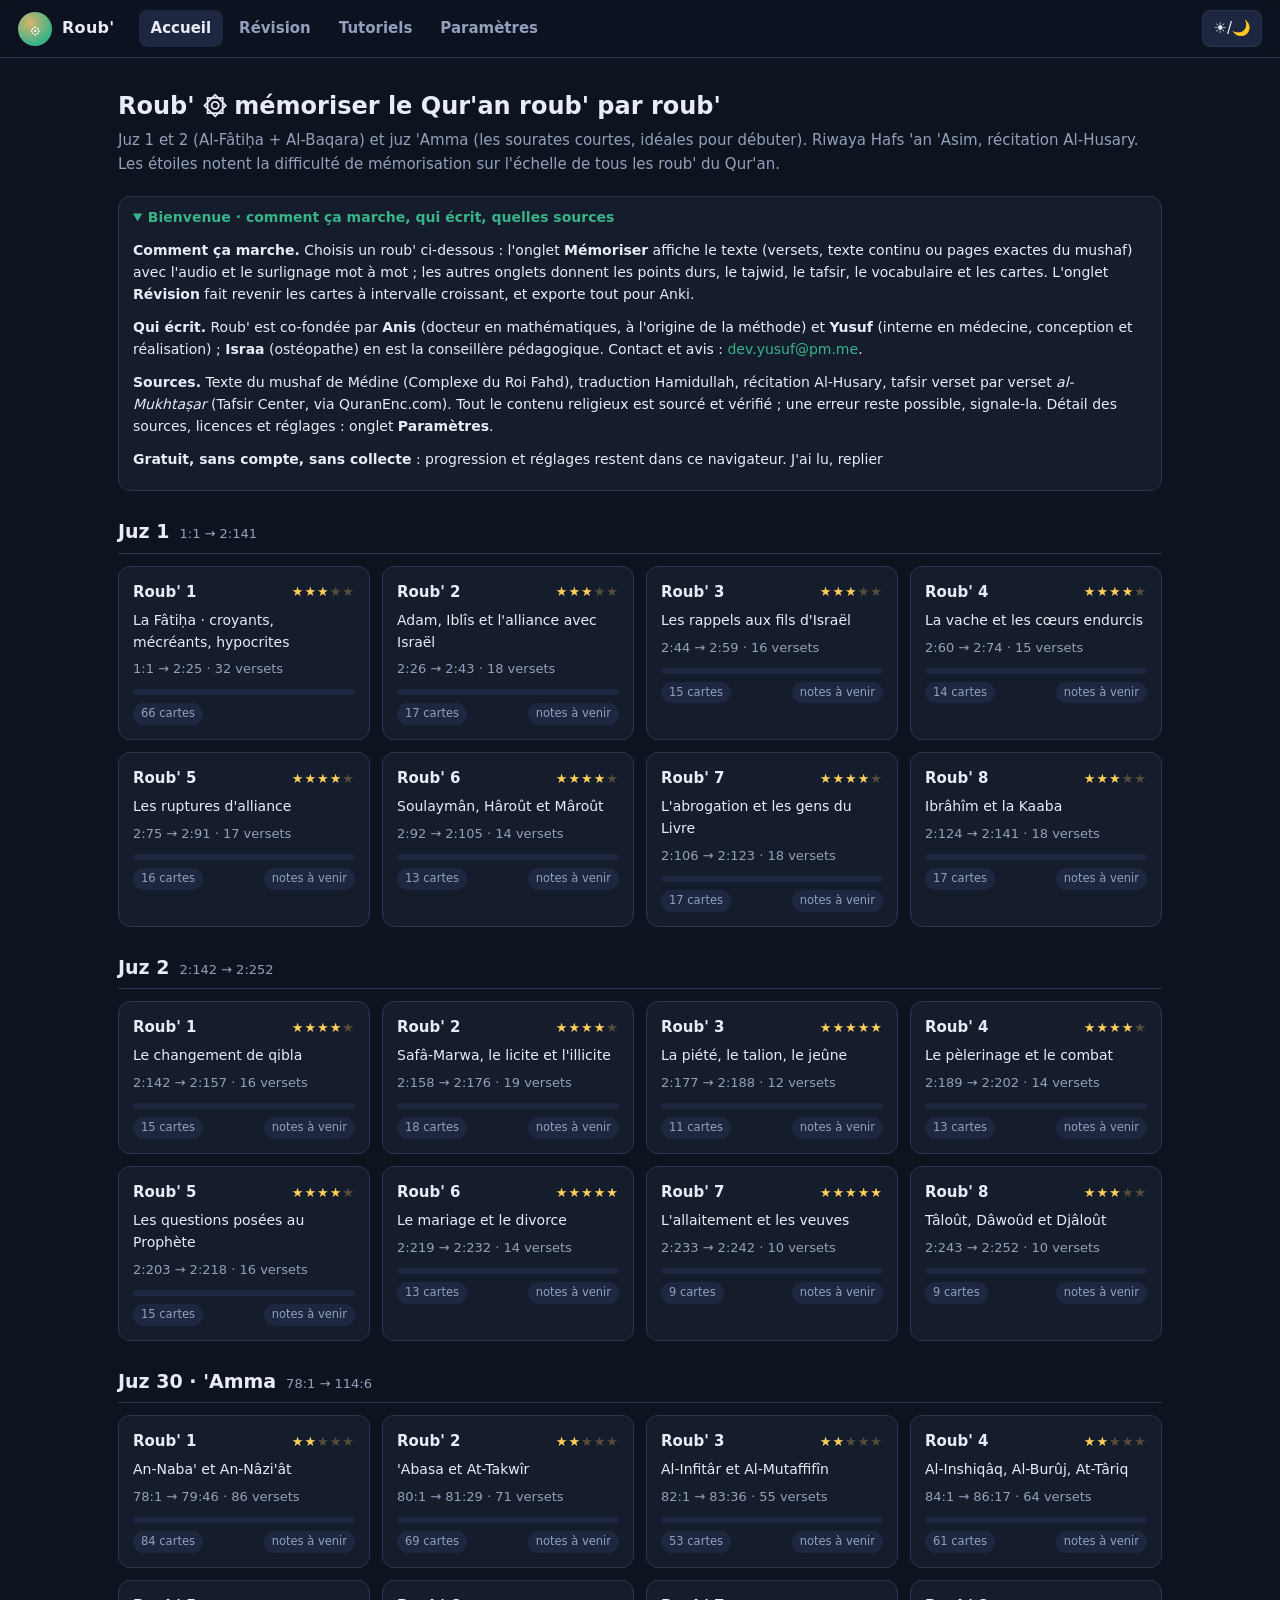
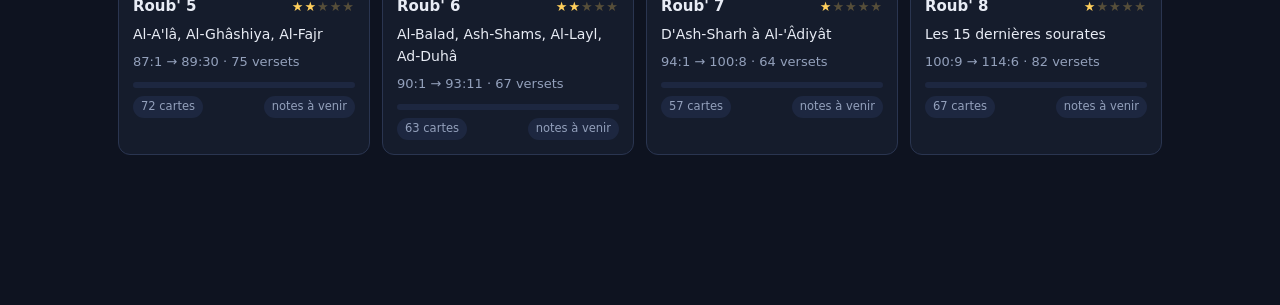
==== app/index.html @ acefaea7 "Tutoriel des styles de récitation, glossaire cliquable, aide contextuelle et bloc d'accueil (v1.11.0" ====
<!DOCTYPE html>
<html lang="fr">
<head>
<meta charset="utf-8">
<meta name="viewport" content="width=device-width, initial-scale=1">
<title>Roub' · mémorisation du Qur'an</title>
<meta name="theme-color" content="#0e1320">
<link rel="stylesheet" href="styles.css">
<link rel="manifest" href="manifest.webmanifest">
<link rel="apple-touch-icon" href="icons/apple-touch-icon.png">
<meta name="apple-mobile-web-app-capable" content="yes">
<meta name="apple-mobile-web-app-status-bar-style" content="black-translucent">
<link rel="icon" href="icons/icon-192.png">
</head>
<body>
<div class="topbar">
  <div class="logo"><span class="mark">۞</span><b>Roub'</b></div>
  <div class="nav">
    <button data-page="home">Accueil</button>
    <button data-page="revision">Révision</button>
    <button data-page="tutoriels">Tutoriels</button>
    <button data-page="params">Paramètres</button>
  </div>
  <div class="spacer"></div>
  <button class="iconbtn" id="theme-toggle" title="basculer clair/sombre">☀/🌙</button>
</div>
<div class="wrap" id="main"></div>

<script src="data/meta.js"></script>
<script src="data/regles.js"></script>
<script src="data/tajcur.js"></script>
<script src="data/glossaire.js"></script>
<script src="data/segments/husary64.js"></script>
<script src="data/segments/husary128.js"></script>
<script src="data/segments/muallim.js"></script>
<script src="data/segments/mujawwad.js"></script>
<script src="data/sync-config.js"></script>
<script src="data/pages.js"></script>
<script src="data/pages2.js"></script>
<script src="data/quran/j1r1.js"></script>
<script src="data/quran/j1r2.js"></script>
<script src="data/quran/j1r3.js"></script>
<script src="data/quran/j1r4.js"></script>
<script src="data/quran/j1r5.js"></script>
<script src="data/quran/j1r6.js"></script>
<script src="data/quran/j1r7.js"></script>
<script src="data/quran/j1r8.js"></script>
<script src="data/quran/j2r1.js"></script>
<script src="data/quran/j2r2.js"></script>
<script src="data/quran/j2r3.js"></script>
<script src="data/quran/j2r4.js"></script>
<script src="data/quran/j2r5.js"></script>
<script src="data/quran/j2r6.js"></script>
<script src="data/quran/j2r7.js"></script>
<script src="data/quran/j2r8.js"></script>
<script src="data/quran/j30r1.js"></script>
<script src="data/quran/j30r2.js"></script>
<script src="data/quran/j30r3.js"></script>
<script src="data/quran/j30r4.js"></script>
<script src="data/quran/j30r5.js"></script>
<script src="data/quran/j30r6.js"></script>
<script src="data/quran/j30r7.js"></script>
<script src="data/quran/j30r8.js"></script>
<script src="data/notes/j1r1.js"></script>
<script src="data/notes/j1r2.js"></script>
<script src="data/notes/j1r3.js"></script>
<script src="data/notes/j1r4.js"></script>
<script src="data/notes/j1r5.js"></script>
<script src="data/notes/j1r6.js"></script>
<script src="data/notes/j1r7.js"></script>
<script src="data/notes/j1r8.js"></script>
<script src="data/notes/j2r1.js"></script>
<script src="data/notes/j2r2.js"></script>
<script src="data/notes/j2r3.js"></script>
<script src="data/notes/j2r4.js"></script>
<script src="data/notes/j2r5.js"></script>
<script src="data/notes/j2r6.js"></script>
<script src="data/notes/j2r7.js"></script>
<script src="data/notes/j2r8.js"></script>
<script src="data/notes/j30r1.js"></script>
<script src="data/notes/j30r2.js"></script>
<script src="data/notes/j30r3.js"></script>
<script src="data/notes/j30r4.js"></script>
<script src="data/notes/j30r5.js"></script>
<script src="data/notes/j30r6.js"></script>
<script src="data/notes/j30r7.js"></script>
<script src="data/notes/j30r8.js"></script>
<script src="data/cartes/j1r1.js"></script>
<script src="data/cartes/j1r2.js"></script>
<script src="data/cartes/j1r3.js"></script>
<script src="data/cartes/j1r4.js"></script>
<script src="data/cartes/j1r5.js"></script>
<script src="data/cartes/j1r6.js"></script>
<script src="data/cartes/j1r7.js"></script>
<script src="data/cartes/j1r8.js"></script>
<script src="data/cartes/j2r1.js"></script>
<script src="data/cartes/j2r2.js"></script>
<script src="data/cartes/j2r3.js"></script>
<script src="data/cartes/j2r4.js"></script>
<script src="data/cartes/j2r5.js"></script>
<script src="data/cartes/j2r6.js"></script>
<script src="data/cartes/j2r7.js"></script>
<script src="data/cartes/j2r8.js"></script>
<script src="data/cartes/j30r1.js"></script>
<script src="data/cartes/j30r2.js"></script>
<script src="data/cartes/j30r3.js"></script>
<script src="data/cartes/j30r4.js"></script>
<script src="data/cartes/j30r5.js"></script>
<script src="data/cartes/j30r6.js"></script>
<script src="data/cartes/j30r7.js"></script>
<script src="data/cartes/j30r8.js"></script>
<script src="data/tafsirfr/j1r1.js"></script>
<script src="data/tafsirfr/j1r2.js"></script>
<script src="data/tafsirfr/j1r3.js"></script>
<script src="data/tafsirfr/j1r4.js"></script>
<script src="data/tafsirfr/j1r5.js"></script>
<script src="data/tafsirfr/j1r6.js"></script>
<script src="data/tafsirfr/j1r7.js"></script>
<script src="data/tafsirfr/j1r8.js"></script>
<script src="data/tafsirfr/j2r1.js"></script>
<script src="data/tafsirfr/j2r2.js"></script>
<script src="data/tafsirfr/j2r3.js"></script>
<script src="data/tafsirfr/j2r4.js"></script>
<script src="data/tafsirfr/j2r5.js"></script>
<script src="data/tafsirfr/j2r6.js"></script>
<script src="data/tafsirfr/j2r7.js"></script>
<script src="data/tafsirfr/j2r8.js"></script>
<script src="data/tafsirfr/j30r1.js"></script>
<script src="data/tafsirfr/j30r2.js"></script>
<script src="data/tafsirfr/j30r3.js"></script>
<script src="data/tafsirfr/j30r4.js"></script>
<script src="data/tafsirfr/j30r5.js"></script>
<script src="data/tafsirfr/j30r6.js"></script>
<script src="data/tafsirfr/j30r7.js"></script>
<script src="data/tafsirfr/j30r8.js"></script>
<script src="app.js"></script>
</body>
</html>
---- app/styles.css ----
/* quran-hifz : thème sombre par défaut + clair */
:root {
  --bg: #0e1320;
  --bg2: #161d2e;
  --bg3: #1d2740;
  --panel: #151c2c;
  --border: #2a3550;
  --text: #e8ecf5;
  --muted: #93a0bb;
  --accent: #38b489;
  --accent2: #d9b36c;
  --danger: #e06c6c;
  --ok: #46c28e;
  --star: #ffcf5c;
  --shadow: 0 6px 24px rgba(0, 0, 0, .35);
  /* tajwid */
  --tj-gray: #8b95a8;
  --tj-ghunna: #52c979;
  --tj-ikhfa: #8fd6a8;
  --tj-idgham: #2e9e63;
  --tj-idgham-wo: #7fa6c9;
  --tj-iqlab: #e8a04c;
  --tj-qalqala: #5fa8f5;
  --tj-madd2: #f0a3a3;
  --tj-madd4: #ef7d7d;
  --tj-madd45: #f25454;
  --tj-madd6: #c9302f;
  --tj-special: #b98cf0;
}
:root[data-theme="light"] {
  --bg: #f6f4ee;
  --bg2: #efece2;
  --bg3: #e7e2d3;
  --panel: #fffdf7;
  --border: #ddd6c4;
  --text: #26303f;
  --muted: #6b7687;
  --accent: #157a5b;
  --accent2: #9c7c3c;
  --danger: #b8433f;
  --ok: #1e8a5f;
  --star: #d99a1b;
  --shadow: 0 4px 16px rgba(60, 50, 20, .12);
  --tj-gray: #9aa1ad;
  --tj-ghunna: #1c8f47;
  --tj-ikhfa: #4faf74;
  --tj-idgham: #0d6e3f;
  --tj-idgham-wo: #4a7fae;
  --tj-iqlab: #c67615;
  --tj-qalqala: #1f6fd0;
  --tj-madd2: #d98181;
  --tj-madd4: #cc4f4f;
  --tj-madd45: #c22525;
  --tj-madd6: #8d1a19;
  --tj-special: #8a53ce;
}

@font-face {
  font-family: "UthmanicHafs";
  src: url("fonts/UthmanicHafs.woff2") format("woff2"),
       url("fonts/UthmanicHafs.otf") format("opentype");
  font-display: swap;
}

* { box-sizing: border-box; }
html, body { margin: 0; padding: 0; }
body {
  background: var(--bg);
  color: var(--text);
  font: 15px/1.55 "Segoe UI", system-ui, sans-serif;
  min-height: 100vh;
}
a { color: var(--accent); text-decoration: none; }
button { font: inherit; cursor: pointer; }

/* ---------- barre haute ---------- */
.topbar {
  position: sticky; top: 0; z-index: 40;
  display: flex; align-items: center; gap: 14px;
  padding: 10px 18px;
  background: color-mix(in srgb, var(--bg) 88%, transparent);
  backdrop-filter: blur(8px);
  border-bottom: 1px solid var(--border);
}
.logo { display: flex; align-items: center; gap: 10px; cursor: pointer; }
.logo .mark {
  width: 34px; height: 34px; border-radius: 50%;
  background: radial-gradient(circle at 35% 30%, var(--accent2), var(--accent) 70%);
  display: grid; place-items: center;
  color: #fff; font-family: "UthmanicHafs", serif; font-size: 19px;
}
.logo b { font-size: 16px; letter-spacing: .3px; }
.nav { display: flex; gap: 4px; margin-left: 10px; flex-wrap: wrap; }
.nav button {
  background: none; border: none; color: var(--muted);
  padding: 7px 12px; border-radius: 8px; font-weight: 600;
}
.nav button.on { background: var(--bg3); color: var(--text); }
.nav button:hover { color: var(--text); }
.topbar .spacer { flex: 1; }
.iconbtn {
  background: var(--bg3); color: var(--text);
  border: 1px solid var(--border); border-radius: 8px; padding: 6px 10px;
}

.wrap { max-width: 1080px; margin: 0 auto; padding: 22px 18px 80px; }

/* ---------- accueil ---------- */
.hero { margin: 8px 0 20px; }
.hero h1 { margin: 0 0 4px; font-size: 24px; }
.hero p { margin: 0; color: var(--muted); }
.juz-title {
  display: flex; align-items: baseline; gap: 10px;
  margin: 26px 0 12px; padding-bottom: 6px;
  border-bottom: 1px solid var(--border);
}
.juz-title h2 { margin: 0; font-size: 19px; }
.juz-title span { color: var(--muted); font-size: 13px; }
.rub-grid {
  display: grid; grid-template-columns: repeat(auto-fill, minmax(240px, 1fr));
  gap: 12px;
}
.rub-card {
  background: var(--panel); border: 1px solid var(--border);
  border-radius: 12px; padding: 14px; cursor: pointer;
  transition: transform .12s, border-color .12s;
  display: flex; flex-direction: column; gap: 6px;
}
.rub-card:hover { transform: translateY(-2px); border-color: var(--accent); }
.rub-card.off { opacity: .55; cursor: default; }
.rub-card.off:hover { transform: none; border-color: var(--border); }
.rub-card .head { display: flex; justify-content: space-between; align-items: center; }
.rub-card .num { font-weight: 700; }
.rub-card .range { color: var(--muted); font-size: 13px; }
.rub-card .titre { font-size: 14px; min-height: 20px; }
.rub-card .foot { display: flex; justify-content: space-between; align-items: center; font-size: 12px; color: var(--muted); }
.stars { color: var(--star); letter-spacing: 1px; font-size: 13px; }
.stars .off { opacity: .28; }
.badge {
  display: inline-block; padding: 2px 8px; border-radius: 20px;
  background: var(--bg3); font-size: 11.5px; color: var(--muted);
}
.badge.due { background: color-mix(in srgb, var(--accent) 22%, transparent); color: var(--accent); font-weight: 600; }

/* ---------- page rub ---------- */
.rub-head { margin-bottom: 14px; }
.rub-head .back { color: var(--muted); font-size: 13px; cursor: pointer; }
.rub-head h1 { margin: 4px 0 2px; font-size: 22px; }
.rub-head .sub { color: var(--muted); font-size: 14px; }
.tabs {
  display: flex; gap: 4px; margin: 14px 0; flex-wrap: wrap;
  border-bottom: 1px solid var(--border); padding-bottom: 8px;
}
.tabs button {
  background: none; border: 1px solid transparent; color: var(--muted);
  padding: 6px 12px; border-radius: 8px; font-weight: 600; font-size: 13.5px;
}
.tabs button.on { background: var(--bg3); color: var(--text); border-color: var(--border); }

/* barre d'options mémorisation */
.memo-opts {
  display: flex; gap: 8px; flex-wrap: wrap; align-items: center;
  margin-bottom: 14px;
}
.chip {
  border: 1px solid var(--border); background: var(--panel); color: var(--muted);
  padding: 5px 11px; border-radius: 20px; font-size: 12.5px; font-weight: 600;
}
.chip.on { color: var(--accent); border-color: var(--accent); background: color-mix(in srgb, var(--accent) 10%, transparent); }

/* versets */
.surah-head {
  text-align: center; margin: 20px 0 10px;
  padding: 12px; background: var(--bg2); border-radius: 12px;
  border: 1px solid var(--border);
}
.surah-head .nom { font-weight: 700; font-size: 16px; }
.surah-head .basmala { font-family: "UthmanicHafs", serif; font-size: 26px; margin-top: 6px; }
.verse {
  padding: 14px 14px 12px; border-radius: 12px; margin-bottom: 10px;
  background: var(--panel); border: 1px solid var(--border);
}
.verse.playing { border-color: var(--accent); box-shadow: 0 0 0 1px var(--accent); }
.verse .vhead {
  display: flex; align-items: center; gap: 8px; margin-bottom: 6px;
  color: var(--muted); font-size: 12px;
}
.verse .vnum {
  background: var(--bg3); border-radius: 6px; padding: 1px 8px;
  font-weight: 700; color: var(--text);
}
.verse .vhead button {
  background: none; border: none; color: var(--muted); font-size: 14px; padding: 2px 6px;
}
.verse .vhead button:hover { color: var(--accent); }
.ar {
  direction: rtl; text-align: right;
  font-family: "UthmanicHafs", serif;
  font-size: 30px; line-height: 2.05;
  color: var(--text);
}
.ar.masked, .tl.masked, .tr.masked { filter: blur(7px); cursor: pointer; transition: filter .15s; }
.ar.masked:hover, .tl.masked:hover, .tr.masked:hover { filter: blur(5px); }
.ar.masked.revealed, .tl.masked.revealed, .tr.masked.revealed { filter: none; }
.tl { margin-top: 6px; font-size: 15.5px; line-height: 1.7; }
.tr { margin-top: 6px; color: var(--muted); font-size: 13.5px; font-style: italic; }
.notaj .ar span { color: var(--text) !important; }

/* mode mushaf : texte continu justifié, rosaces de fin de verset */
.mushaf {
  direction: rtl; text-align: justify;
  font-family: "UthmanicHafs", serif;
  font-size: 30px; line-height: 2.35;
  color: var(--text);
  background: var(--panel); border: 1px solid var(--border);
  border-radius: 12px; padding: 20px 24px; margin-bottom: 14px;
}
.mushaf .mver { cursor: pointer; border-radius: 6px; transition: background .12s; }
.mushaf .mver:hover { background: color-mix(in srgb, var(--accent) 9%, transparent); }
.mushaf .mver.playing { background: color-mix(in srgb, var(--accent) 20%, transparent); }
.vend {
  display: inline-block; min-width: 27px; height: 27px; line-height: 25px;
  border: 1.5px solid var(--accent2); border-radius: 50%;
  color: var(--accent2); font-size: 14.5px; text-align: center;
  margin: 0 7px; vertical-align: middle;
}
@media (max-width: 640px) {
  .mushaf { font-size: 25px; padding: 14px 14px; }
  .vend { min-width: 23px; height: 23px; line-height: 21px; font-size: 12.5px; }
}

/* pages exactes du mushaf de Médine (polices QCF par page) */
.qpage {
  background: var(--panel); border: 1px solid var(--border);
  border-radius: 14px; padding: 20px 22px 10px;
  margin: 0 auto 18px; max-width: 640px;
}
.qline {
  display: flex; flex-direction: row-reverse; justify-content: center;
  white-space: nowrap; line-height: 1.85;
  font-size: clamp(19px, 4.4vw, 31px);
}
.qw { cursor: pointer; border-radius: 5px; transition: background .12s; }
.qw:hover { background: color-mix(in srgb, var(--accent) 10%, transparent); }
.qw.playing { background: color-mix(in srgb, var(--accent) 22%, transparent); }
.qw.dim { opacity: .34; }
.qpage-num {
  text-align: center; color: var(--muted); font-size: 12.5px;
  margin-top: 8px; letter-spacing: 2px;
}
/* pages colorées (COLRv1) : glyphes de base noirs -> fond papier fixe,
   lisible dans les deux thèmes, comme un mushaf imprimé */
.qpage.colored { background: #faf6ec; border-color: #d8d0bc; }
.qpage.colored .qpage-num { color: #8a8570; }
.qpage.colored .qw.playing { background: rgba(56, 180, 137, .3); }

/* progression (Lot E) */
.pbar {
  position: relative; height: 6px; border-radius: 4px;
  background: var(--bg3); overflow: hidden; margin: 4px 0 2px;
}
.pbar > div { position: absolute; top: 0; bottom: 0; left: 0; border-radius: 4px; }
.pb-seen { background: color-mix(in srgb, var(--accent) 35%, transparent); }
.pb-mature { background: var(--accent); }

/* auto-évaluation (Lot G) */
.evalbtn {
  background: none; border: 1.5px solid var(--border); border-radius: 50%;
  width: 22px; height: 22px; line-height: 1; padding: 0;
  font-size: 12px; color: transparent; flex: none;
}
.evalbtn.e0:hover { border-color: var(--muted); }
.evalbtn.e1 { color: var(--danger); border-color: var(--danger); }
.evalbtn.e2 { color: var(--accent2); border-color: var(--accent2); }
.evalbtn.e3 { color: var(--ok); border-color: var(--ok); }
.evalnote {
  background: none; border: none; color: var(--muted);
  font-size: 13px; padding: 0 4px; flex: none;
}
.evalnote:hover { color: var(--accent); }
.vend.e1 { border-color: var(--danger); color: var(--danger); }
.vend.e2 { border-color: var(--accent2); color: var(--accent2); }
.vend.e3 { border-color: var(--ok); color: var(--ok); }
.vref.weak1 { color: var(--danger); }
.vref.weak2 { color: var(--accent2); }

/* bannière de mise à jour (PWA) */
#maj-banner {
  position: fixed; top: 0; left: 0; right: 0; z-index: 100;
  display: flex; align-items: center; justify-content: center; gap: 12px;
  padding: 9px 14px; font-size: 14px;
  background: var(--accent); color: #fff;
  box-shadow: 0 2px 12px rgba(0, 0, 0, .3);
}
#maj-banner button {
  background: #fff; color: var(--accent); border: none;
  border-radius: 8px; padding: 5px 14px; font-weight: 700;
}

/* couleurs tajwid */
.tj-ham_wasl, .tj-slnt, .tj-laam_shamsiyah { color: var(--tj-gray); }
.tj-ghunnah { color: var(--tj-ghunna); }
.tj-ikhafa, .tj-ikhafa_shafawi { color: var(--tj-ikhfa); }
.tj-idgham_ghunnah, .tj-idgham_shafawi { color: var(--tj-idgham); }
.tj-idgham_wo_ghunnah { color: var(--tj-idgham-wo); }
.tj-iqlab { color: var(--tj-iqlab); }
.tj-qalaqah { color: var(--tj-qalqala); }
.tj-madda_normal { color: var(--tj-madd2); }
.tj-madda_permissible { color: var(--tj-madd4); }
.tj-madda_obligatory { color: var(--tj-madd45); }
.tj-madda_necessary { color: var(--tj-madd6); }
.tj-idgham_mutajanisayn, .tj-idgham_mutaqaribayn { color: var(--tj-special); }

/* lecteur audio collant */
.audiobar {
  position: fixed; bottom: 0; left: 0; right: 0; z-index: 50;
  background: color-mix(in srgb, var(--bg2) 94%, transparent);
  backdrop-filter: blur(10px);
  border-top: 1px solid var(--border);
  padding: 9px 16px;
  display: flex; align-items: center; gap: 10px; flex-wrap: wrap;
}
.audiobar .now { font-size: 13px; color: var(--muted); min-width: 70px; }
.audiobar button {
  background: var(--bg3); color: var(--text);
  border: 1px solid var(--border); border-radius: 8px; padding: 6px 11px;
  font-size: 13px;
}
.audiobar button.primary { background: var(--accent); border-color: var(--accent); color: #fff; font-weight: 700; }
.audiobar button.on { border-color: var(--accent); color: var(--accent); }
.audiobar select {
  background: var(--bg3); color: var(--text); border: 1px solid var(--border);
  border-radius: 8px; padding: 5px 8px; font-size: 13px;
}

/* ---------- sections notes ---------- */
.note-sec { margin-bottom: 18px; }
.note-sec h3 { margin: 0 0 8px; font-size: 16px; }
.note-card {
  background: var(--panel); border: 1px solid var(--border);
  border-radius: 12px; padding: 13px 15px; margin-bottom: 10px;
}
.note-card .nc-head { font-weight: 700; margin-bottom: 4px; }
.note-card .vref {
  display: inline-block; background: var(--bg3); border-radius: 6px;
  padding: 0 7px; font-size: 12px; color: var(--accent); font-weight: 700;
  cursor: pointer; margin-left: 4px;
}
.note-card .ar-inline {
  font-family: "UthmanicHafs", serif; font-size: 21px; direction: rtl;
  unicode-bidi: isolate;
}
.note-card .src { color: var(--muted); font-size: 12px; margin-top: 6px; }
.pill-row { display: flex; flex-wrap: wrap; gap: 6px; margin-top: 8px; }
.pill {
  font-size: 12px; padding: 3px 10px; border-radius: 14px;
  background: var(--bg3); color: var(--muted); border: 1px solid var(--border);
  cursor: pointer;
}
.pill:hover { color: var(--accent); border-color: var(--accent); }

/* encart « tajwid de cette sourate » (parcours progressif) */
.tajcur {
  margin: 2px 0 14px; padding: 7px 12px;
  border: 1px solid var(--border); border-radius: 10px; background: var(--bg2);
}
.tajcur summary { cursor: pointer; font-size: 13px; color: var(--muted); }
.tajcur summary b { color: var(--accent); font-weight: 700; }
.tajcur .fb-note { margin: 8px 0 2px; }
.pill.new { border-color: var(--accent); color: var(--text); }
.tag-new {
  font-size: 10px; color: var(--accent); margin-left: 5px;
  text-transform: uppercase; letter-spacing: .4px;
}

/* surlignage mot à mot pendant la récitation : ce sont les LETTRES qui
   s'allument (pas de cadre), la couleur tajwid cède la place le temps du mot */
/* le mot en cours est SOULIGNÉ en surbrillance : la couleur tajwid des lettres
   est préservée (c'est elle qui porte l'information pédagogique) */
/* pas de transition sur le soulignement : il doit tomber pile sur la syllabe */
.wd { transition: opacity .18s linear; padding-bottom: 2px; }
.wd.on { box-shadow: inset 0 -3px 0 var(--accent); }
.wd.done { opacity: .5; }
.wpause { opacity: .7; }

/* tafsir verset par verset (al-Mukhtaṣar, texte tiers verbatim) */
/* bloc d'accueil (remplace le LISEZMOI pour qui n'ouvre jamais le dépôt) */
.accueil {
  border: 1px solid var(--border); border-radius: 12px; background: var(--panel);
  padding: 10px 14px; margin-bottom: 18px;
}
.accueil summary { cursor: pointer; color: var(--accent); font-weight: 600; font-size: 14px; }
.accueil-corps { font-size: 14px; line-height: 1.6; color: var(--text); }
.accueil-corps p { margin: 10px 0; }

/* aide contextuelle « Lequel choisir ? » : elle vit dans un .lab de Paramètres,
   dont la règle « .lab b { display:block } » casserait les phrases */
.aide-styles { font-size: 13.5px; line-height: 1.6; color: var(--text); }
.aide-styles b { display: inline !important; color: var(--text); }
.aide-styles p { margin: 8px 0; }
.aide-styles .src { color: var(--muted); font-size: 12.5px; }

/* termes techniques cliquables (tutoriels) */
.gloss {
  border-bottom: 1px dotted var(--accent); color: var(--accent);
  cursor: help; white-space: nowrap;
}
.gloss.on { background: color-mix(in srgb, var(--accent) 14%, transparent); }
.gloss-bulle {
  display: block; margin: 8px 0; padding: 10px 12px;
  border: 1px solid var(--accent); border-radius: 10px; background: var(--bg2);
  font-size: 14px; line-height: 1.5;
}
.gloss-bulle b { color: var(--accent); display: block; margin-bottom: 4px; }
.gloss-bulle p { margin: 0; }
.gloss-bulle .src { color: var(--muted); font-size: 12px; margin-top: 6px; }

.preload-list { margin-top: 8px; display: flex; flex-direction: column; gap: 5px; }
.preload-item {
  display: flex; align-items: center; justify-content: space-between; gap: 10px;
  font-size: 13px; color: var(--muted);
}
.preload-item b { color: var(--text); font-weight: 600; }

.tfr-attr { color: var(--muted); font-size: 12px; margin: 2px 0 10px; }
.tfr-surah {
  color: var(--accent2); font-weight: 700; font-size: 13px;
  margin: 14px 0 6px; text-transform: uppercase; letter-spacing: .4px;
}
.tfr {
  border: 1px solid var(--border); border-radius: 10px;
  background: var(--bg2); padding: 7px 12px; margin-bottom: 8px;
}
.tfr summary { cursor: pointer; font-size: 13.5px; color: var(--muted); }
.tfr summary b { color: var(--accent); font-weight: 700; margin-right: 6px; }
.tfr .tfr-body { margin-top: 8px; font-size: 14.5px; line-height: 1.55; white-space: pre-line; }
.tfr .tfr-foot { margin-top: 8px; display: flex; align-items: center; gap: 8px; }

/* vocabulaire */
.vocab-table { width: 100%; border-collapse: collapse; }
.vocab-table th, .vocab-table td {
  padding: 8px 10px; border-bottom: 1px solid var(--border);
  text-align: left; vertical-align: top;
}
.vocab-table th { color: var(--muted); font-size: 12px; text-transform: uppercase; letter-spacing: .4px; }
.vocab-table .var { font-family: "UthmanicHafs", serif; font-size: 22px; direction: rtl; text-align: right; white-space: nowrap; }
.vocab-table .vtl { color: var(--accent); font-size: 13.5px; }

/* ---------- flashcards ---------- */
.deck-opts { display: flex; gap: 8px; flex-wrap: wrap; margin-bottom: 14px; align-items: center; }
.fc-stage { max-width: 660px; margin: 0 auto; }
.fc-card {
  background: var(--panel); border: 1px solid var(--border);
  border-radius: 16px; padding: 26px 22px; min-height: 210px;
  display: flex; flex-direction: column; justify-content: center; gap: 12px;
  text-align: center; box-shadow: var(--shadow);
}
.fc-card .fc-type { color: var(--muted); font-size: 12px; text-transform: uppercase; letter-spacing: .6px; }
.fc-card .ar { text-align: center; font-size: 32px; }
.fc-card .fc-tl { font-size: 16px; }
.fc-card .fc-txt { font-size: 15.5px; }
.fc-card .fc-sub { color: var(--muted); font-size: 13.5px; }
.fc-card hr { border: none; border-top: 1px dashed var(--border); margin: 6px 0; width: 100%; }
.fc-actions { display: flex; gap: 8px; justify-content: center; margin-top: 16px; flex-wrap: wrap; }
.fc-actions button {
  border: 1px solid var(--border); background: var(--panel); color: var(--text);
  border-radius: 10px; padding: 9px 16px; font-weight: 700; min-width: 92px;
}
.fc-actions .again { color: var(--danger); border-color: var(--danger); }
.fc-actions .hard { color: var(--accent2); border-color: var(--accent2); }
.fc-actions .good { color: var(--ok); border-color: var(--ok); }
.fc-actions .easy { color: var(--accent); border-color: var(--accent); }
.fc-actions .reveal { background: var(--accent); border-color: var(--accent); color: #fff; min-width: 200px; }
.fc-meta { text-align: center; color: var(--muted); font-size: 13px; margin-top: 12px; }
.fc-audio-btn {
  background: var(--bg3); border: 1px solid var(--border); color: var(--text);
  border-radius: 24px; padding: 8px 18px; font-size: 15px; align-self: center;
}

/* ---------- tutoriels ---------- */
.tuto-table { width: 100%; border-collapse: collapse; margin: 10px 0 18px; }
.tuto-table th, .tuto-table td { padding: 6px 10px; border-bottom: 1px solid var(--border); text-align: left; }
.tuto-table th { color: var(--muted); font-size: 12px; }
.tuto-table .var { font-family: "UthmanicHafs", serif; font-size: 22px; }
.legend-item { display: flex; align-items: center; gap: 10px; margin: 5px 0; }
.legend-item .sw {
  width: 30px; height: 16px; border-radius: 4px; flex: none;
}
h2.sec { font-size: 18px; margin: 22px 0 8px; }
.prose p { margin: 8px 0; }
.prose ul { margin: 6px 0; padding-left: 22px; }
.prose li { margin: 4px 0; }

/* ---------- paramètres ---------- */
.param-row {
  display: flex; justify-content: space-between; align-items: center; gap: 14px;
  background: var(--panel); border: 1px solid var(--border);
  border-radius: 12px; padding: 13px 16px; margin-bottom: 10px;
}
.param-row .lab b { display: block; }
.param-row .lab span { color: var(--muted); font-size: 13px; }
.param-row select, .param-row input[type="range"] {
  background: var(--bg3); color: var(--text); border: 1px solid var(--border);
  border-radius: 8px; padding: 6px 10px;
}
.switch { position: relative; width: 44px; height: 24px; flex: none; }
.switch input { opacity: 0; width: 0; height: 0; }
.switch .sl {
  position: absolute; inset: 0; border-radius: 24px; background: var(--bg3);
  border: 1px solid var(--border); transition: .15s; cursor: pointer;
}
.switch .sl::before {
  content: ""; position: absolute; width: 16px; height: 16px; border-radius: 50%;
  background: var(--muted); top: 3px; left: 4px; transition: .15s;
}
.switch input:checked + .sl { background: color-mix(in srgb, var(--accent) 35%, var(--bg3)); border-color: var(--accent); }
.switch input:checked + .sl::before { transform: translateX(19px); background: var(--accent); }

/* ---------- feedback ---------- */
.fb-box {
  margin-top: 26px; background: var(--bg2); border: 1px dashed var(--border);
  border-radius: 12px; padding: 14px 16px;
}
.fb-box .fb-stars { font-size: 22px; cursor: pointer; letter-spacing: 3px; color: var(--muted); }
.fb-box .fb-stars .lit { color: var(--star); }
.fb-box textarea {
  width: 100%; margin-top: 8px; background: var(--panel); color: var(--text);
  border: 1px solid var(--border); border-radius: 8px; padding: 8px; min-height: 54px;
  font: inherit; resize: vertical;
}
.fb-box .fb-send {
  margin-top: 8px; background: var(--accent); color: #fff; border: none;
  border-radius: 8px; padding: 7px 16px; font-weight: 700;
}
.fb-box .fb-note { color: var(--muted); font-size: 12px; margin-left: 10px; }

.empty { color: var(--muted); text-align: center; padding: 40px 0; }
.footer-pad { height: 70px; }

@media (max-width: 640px) {
  .ar { font-size: 25px; }
  .wrap { padding: 14px 12px 90px; }
  /* bandeau en 2 rangées : logo + thème, puis navigation défilante */
  .topbar { flex-wrap: wrap; padding: 8px 10px; gap: 6px; row-gap: 4px; }
  .logo .mark { width: 30px; height: 30px; font-size: 15px; }
  .logo b { font-size: 15px; }
  .iconbtn { padding: 5px 8px; font-size: 13px; }
  .nav {
    order: 3; width: 100%; margin-left: 0;
    flex-wrap: nowrap; overflow-x: auto;
    scrollbar-width: none; -webkit-overflow-scrolling: touch;
  }
  .nav::-webkit-scrollbar { display: none; }
  .nav button { padding: 6px 10px; font-size: 13.5px; white-space: nowrap; flex: none; }
  .hero h1 { font-size: 20px; }
  .fc-actions button { min-width: 72px; padding: 8px 10px; }
}
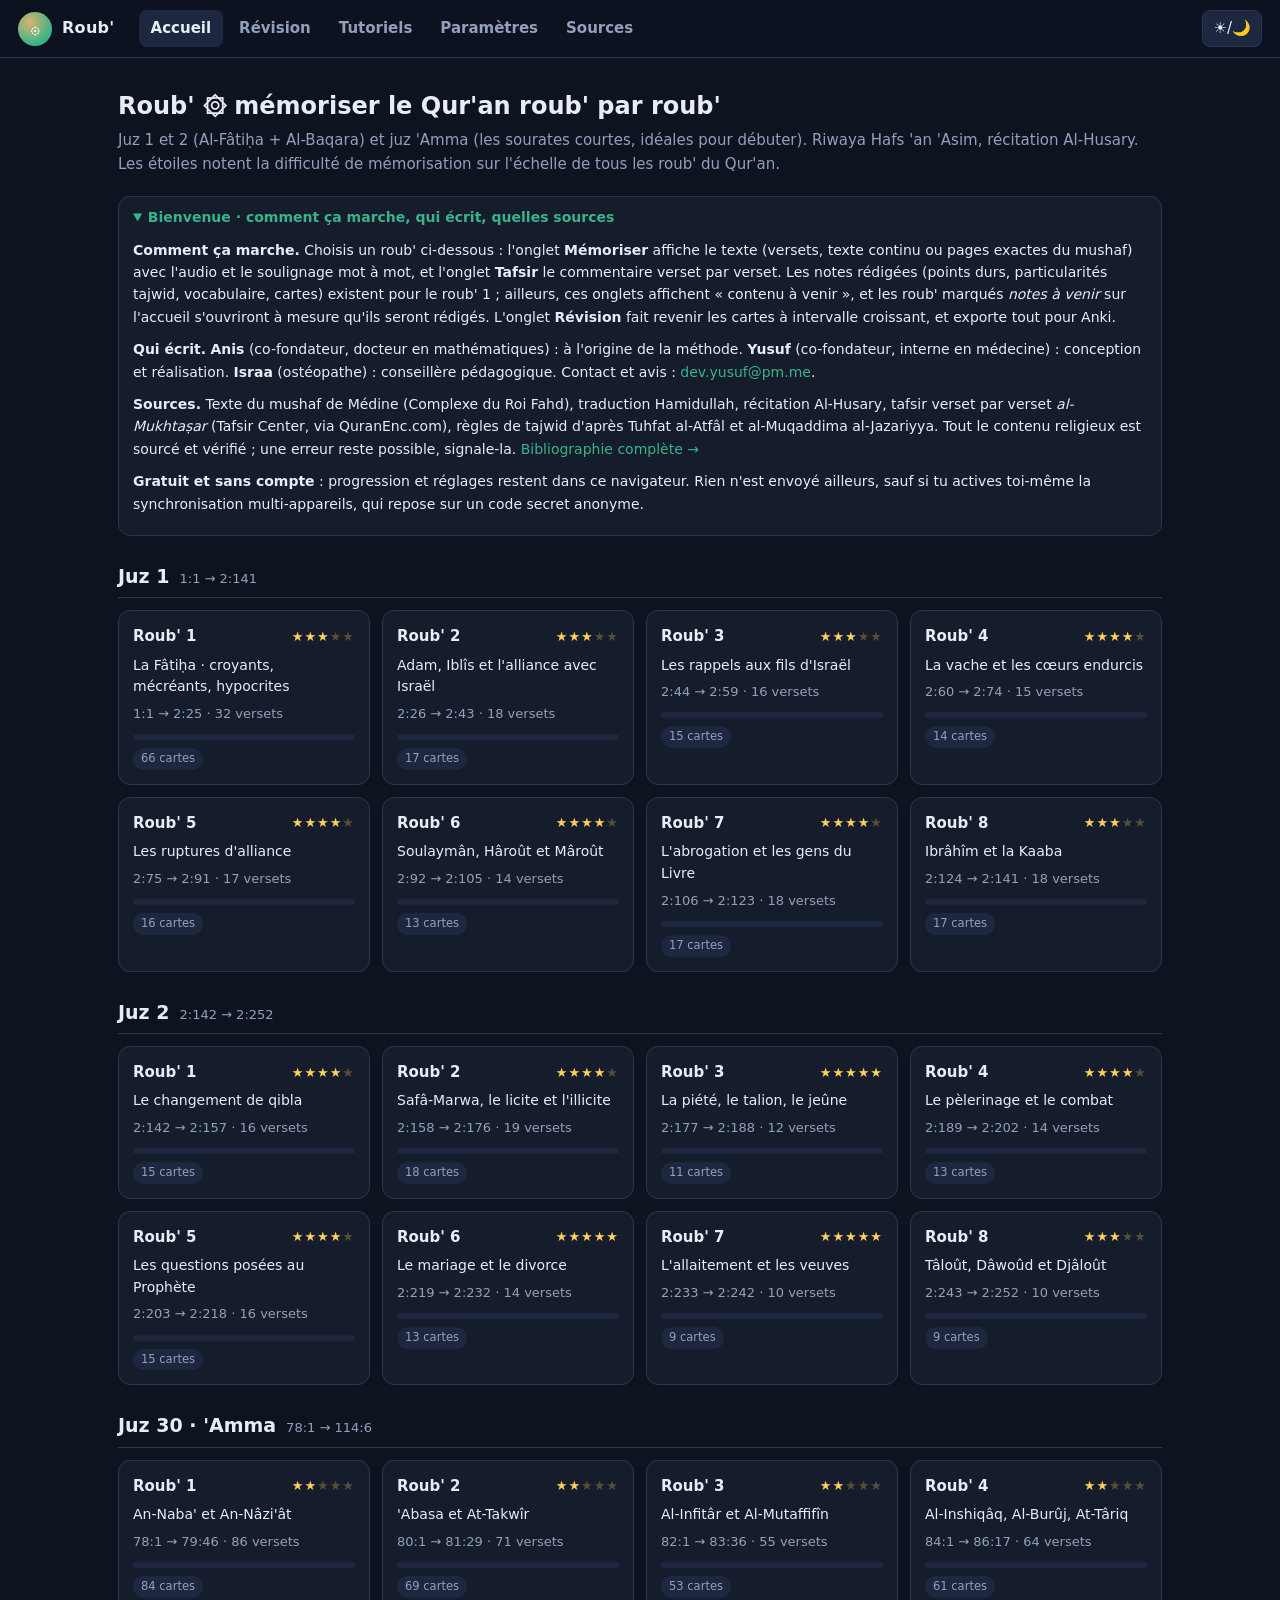
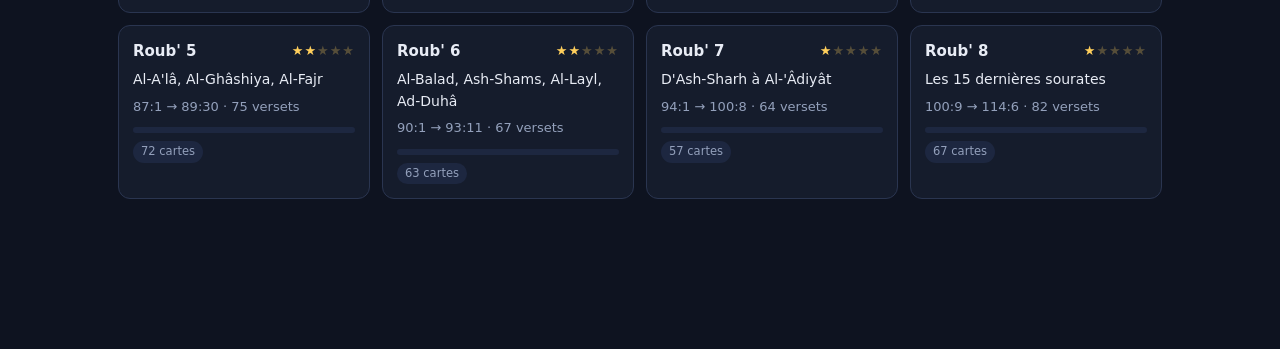
==== commit 2d8103a9: "1.15.0 : Sources devient un onglet, et les liens passent par Shamela Deux demandes. Yusuf : la page " ====
--- a/app/index.html
+++ b/app/index.html
@@ -20,6 +20,7 @@
     <button data-page="revision">Révision</button>
     <button data-page="tutoriels">Tutoriels</button>
     <button data-page="params">Paramètres</button>
+    <button data-page="sources">Sources</button>
   </div>
   <div class="spacer"></div>
   <button class="iconbtn" id="theme-toggle" title="basculer clair/sombre">☀/🌙</button>
--- a/app/styles.css
+++ b/app/styles.css
@@ -281,6 +281,10 @@
 .vend.e1 { border-color: var(--danger); color: var(--danger); }
 .vend.e2 { border-color: var(--accent2); color: var(--accent2); }
 .vend.e3 { border-color: var(--ok); color: var(--ok); }
+/* renvoi cliquable : apparence de lien PARTOUT, y compris hors des fiches où il
+   n'avait ni couleur ni curseur et ne se voyait pas ; la mise en pastille des
+   fiches (.note-card .vref) et les couleurs de faiblesse restent prioritaires */
+.vref { color: var(--accent); cursor: pointer; }
 .vref.weak1 { color: var(--danger); }
 .vref.weak2 { color: var(--accent2); }
 
@@ -373,10 +377,9 @@
   text-transform: uppercase; letter-spacing: .4px;
 }
 
-/* surlignage mot à mot pendant la récitation : ce sont les LETTRES qui
-   s'allument (pas de cadre), la couleur tajwid cède la place le temps du mot */
-/* le mot en cours est SOULIGNÉ en surbrillance : la couleur tajwid des lettres
-   est préservée (c'est elle qui porte l'information pédagogique) */
+/* soulignage mot à mot pendant la récitation : le mot en cours est SOULIGNÉ
+   (pas de cadre, pas de halo), la couleur tajwid des lettres est préservée
+   (c'est elle qui porte l'information pédagogique) */
 /* pas de transition sur le soulignement : il doit tomber pile sur la syllabe */
 .wd { transition: opacity .18s linear; padding-bottom: 2px; }
 .wd.on { box-shadow: inset 0 -3px 0 var(--accent); }
@@ -384,6 +387,14 @@
 .wpause { opacity: .7; }
 
 /* tafsir verset par verset (al-Mukhtaṣar, texte tiers verbatim) */
+/* message d'indisponibilité dans la barre audio */
+.audio-ko { color: var(--danger); font-weight: 600; }
+.audio-repli { color: var(--accent2); }
+.pages-ko {
+  margin: 10px 0; padding: 9px 12px; border-radius: 10px;
+  border: 1px solid var(--danger); color: var(--danger); font-size: 13.5px;
+}
+
 /* bloc d'accueil (remplace le LISEZMOI pour qui n'ouvre jamais le dépôt) */
 .accueil {
   border: 1px solid var(--border); border-radius: 12px; background: var(--panel);
@@ -395,7 +406,11 @@
 
 /* aide contextuelle « Lequel choisir ? » : elle vit dans un .lab de Paramètres,
    dont la règle « .lab b { display:block } » casserait les phrases */
-.aide-styles { font-size: 13.5px; line-height: 1.6; color: var(--text); }
+.param-row .lab .aide-repli { margin-top: 8px; }
+.param-row .lab .aide-repli > summary {
+  cursor: pointer; color: var(--accent); font-size: 13px; font-weight: 600;
+}
+.aide-styles { font-size: 13.5px; line-height: 1.6; color: var(--text); margin-top: 6px; }
 .aide-styles b { display: inline !important; color: var(--text); }
 .aide-styles p { margin: 8px 0; }
 .aide-styles .src { color: var(--muted); font-size: 12.5px; }
@@ -411,7 +426,12 @@
   border: 1px solid var(--accent); border-radius: 10px; background: var(--bg2);
   font-size: 14px; line-height: 1.5;
 }
-.gloss-bulle b { color: var(--accent); display: block; margin-bottom: 4px; }
+/* seul le TITRE de la bulle est en bloc : les gras du texte restent en ligne
+   (sinon chaque terme en gras casse la phrase en morceaux) */
+.gloss-bulle > b:first-child {
+  color: var(--accent); display: block; margin-bottom: 4px;
+}
+.gloss-bulle b { display: inline; }
 .gloss-bulle p { margin: 0; }
 .gloss-bulle .src { color: var(--muted); font-size: 12px; margin-top: 6px; }
 
@@ -487,9 +507,22 @@
   width: 30px; height: 16px; border-radius: 4px; flex: none;
 }
 h2.sec { font-size: 18px; margin: 22px 0 8px; }
-.prose p { margin: 8px 0; }
-.prose ul { margin: 6px 0; padding-left: 22px; }
-.prose li { margin: 4px 0; }
+/* pages de tutoriels : lecture longue, donc justifié et bien aéré */
+.prose { line-height: 1.75; }
+.prose p { margin: 12px 0; text-align: justify; hyphens: auto; }
+.prose ul { margin: 10px 0; padding-left: 22px; }
+.prose li { margin: 7px 0; text-align: justify; hyphens: auto; }
+.prose h2 { margin: 22px 0 10px; }
+.prose h3 { margin: 20px 0 8px; }
+/* pas de justification sur les tableaux, légendes et exemples courts */
+.prose table, .prose .legend-item, .prose .src { text-align: initial; }
+/* notices bibliographiques ISO 690 : retrait négatif de première ligne, comme
+   dans une bibliographie imprimée, pour que l'auteur ressorte à l'œil */
+.prose .biblio {
+  text-align: initial; font-size: 13.5px; line-height: 1.6;
+  margin: 6px 0; padding-left: 22px; text-indent: -22px; color: var(--muted);
+}
+.prose .biblio i { color: var(--fg); }
 
 /* ---------- paramètres ---------- */
 .param-row {
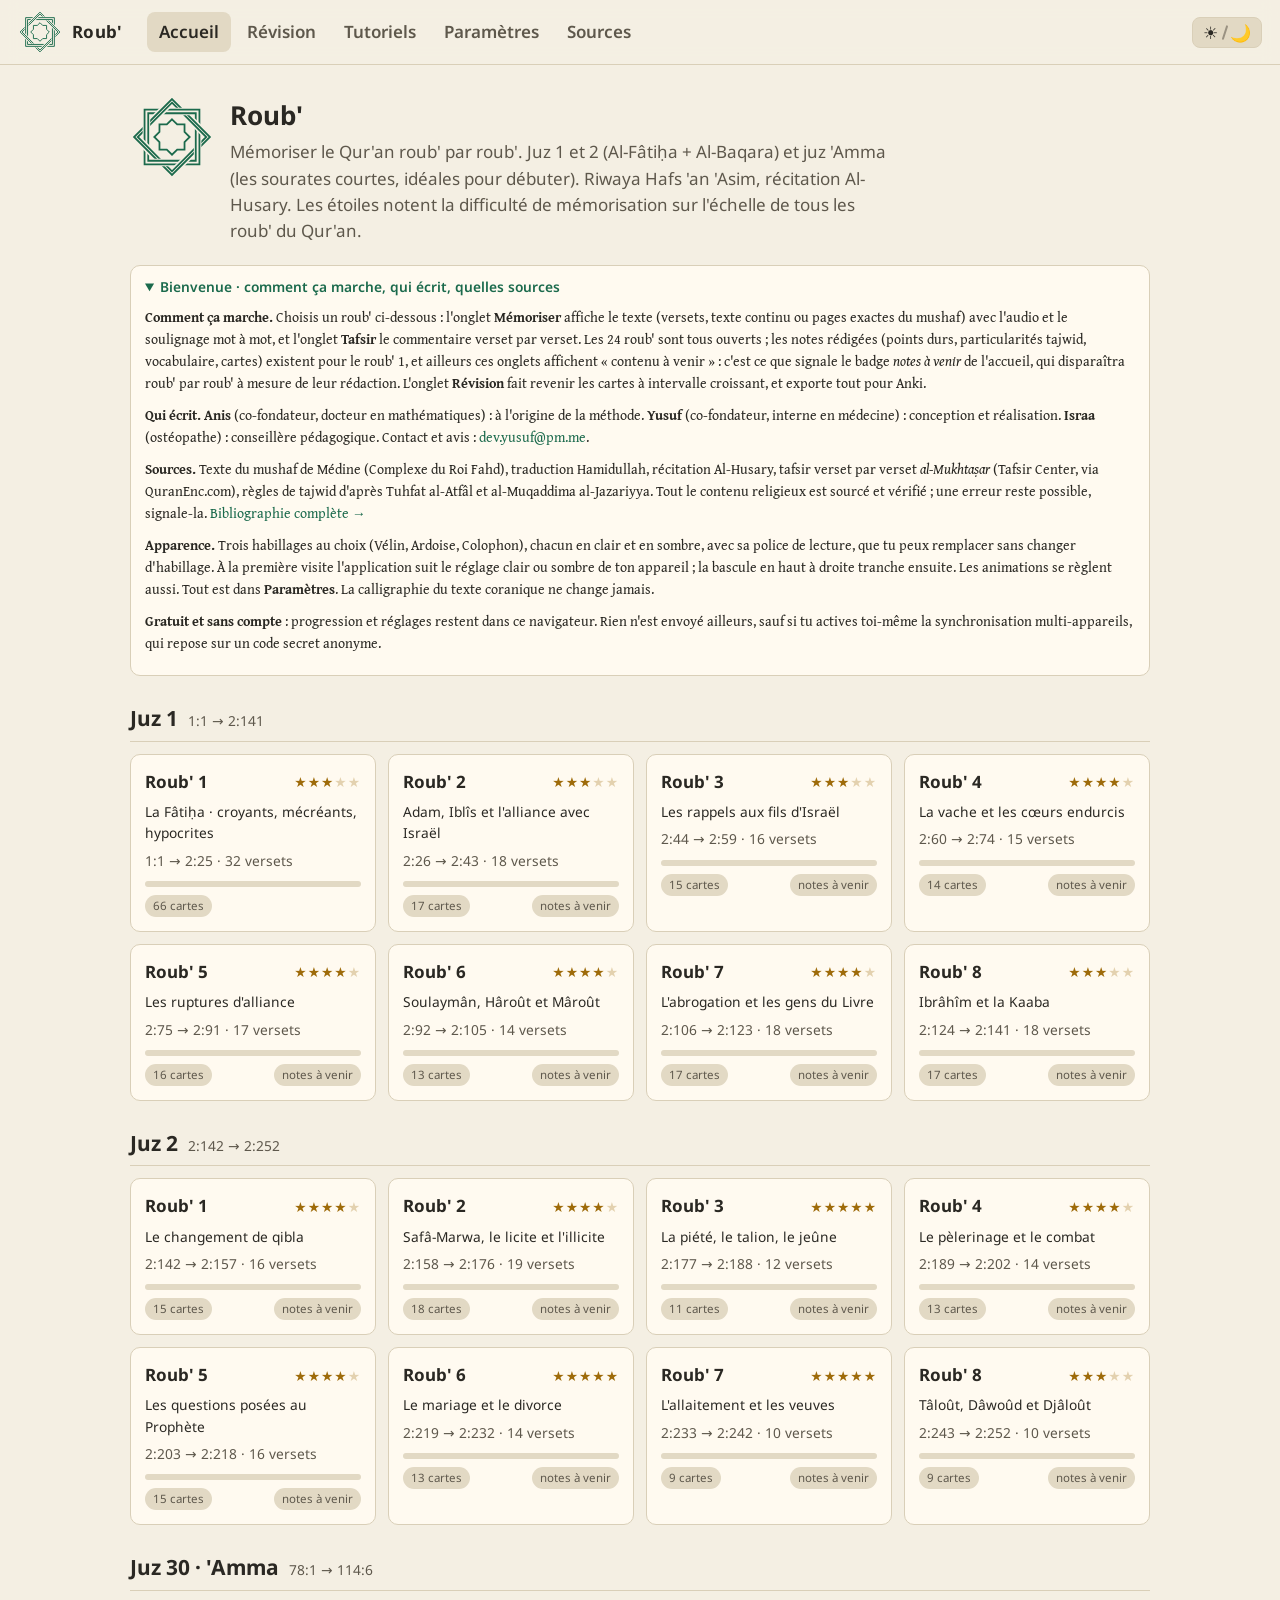
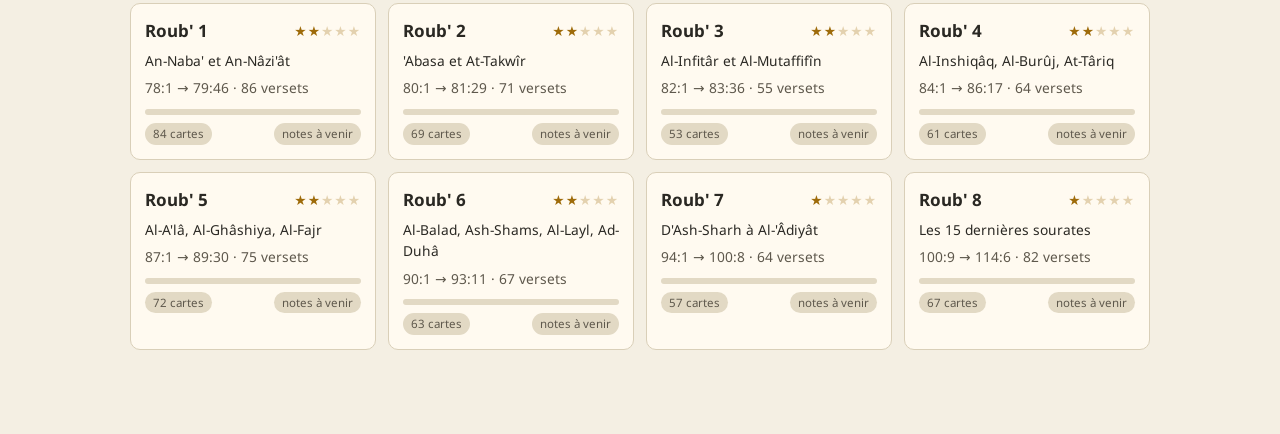
==== commit e5238416: "1.17.0 : refonte graphique (trois habillages, deux modes, nouveau logo) Trois habillages au choix (V" ====
--- a/app/index.html
+++ b/app/index.html
@@ -4,17 +4,73 @@
 <meta charset="utf-8">
 <meta name="viewport" content="width=device-width, initial-scale=1">
 <title>Roub' · mémorisation du Qur'an</title>
-<meta name="theme-color" content="#0e1320">
+<!-- Le clair est devenu le défaut : la barre du navigateur suit --bg de Vélin
+     dans chaque mode. Deux déclarations, celle qui porte media ne s'applique
+     que si le système est en sombre. -->
+<meta name="theme-color" media="(prefers-color-scheme: light)" content="#f4efe3">
+<meta name="theme-color" media="(prefers-color-scheme: dark)" content="#14130f">
+<link rel="stylesheet" href="roub-themes.css">
 <link rel="stylesheet" href="styles.css">
 <link rel="manifest" href="manifest.webmanifest">
-<link rel="apple-touch-icon" href="icons/apple-touch-icon.png">
+<!-- ⚠ NOMS DE FICHIERS NEUFS : les navigateurs cachent les icônes de PWA par
+     URL, écraser les anciennes en gardant leur nom laisserait les appareils
+     déjà installés sur l'ancienne image, parfois très longtemps. -->
+<link rel="apple-touch-icon" href="icons/roub-touch-180.png">
 <meta name="apple-mobile-web-app-capable" content="yes">
-<meta name="apple-mobile-web-app-status-bar-style" content="black-translucent">
-<link rel="icon" href="icons/icon-192.png">
+<meta name="apple-mobile-web-app-status-bar-style" content="default">
+<link rel="icon" type="image/svg+xml" href="icons/roub-marque.svg">
+<link rel="icon" type="image/png" sizes="192x192" href="icons/roub-192.png">
 </head>
 <body>
+<!-- L'ENTRELACS déclaré UNE fois, référencé partout : barre du haut (44 px) et
+     en-tête de l'accueil (84 px). Copie conforme de tools/logo/roub-logo.svg.
+     Écrit dans la page plutôt que chargé en <img> : currentColor n'agit que
+     sur un SVG inline ou un masque CSS, et il ne peut pas manquer hors
+     connexion. Les masques portent des identifiants préfixés, ils vivent dans
+     le document entier où l'application injecte beaucoup de balisage.
+     ⚠⚠ NE JAMAIS METTRE `display:none` SUR CE PORTEUR. Payé le 27/07 : dans cet
+     état le navigateur N'APPLIQUE PAS les masques référencés, et ce sont eux qui
+     découpent les rubans à chaque croisement. Le logo se dessine alors sans son
+     entrelacement, les traits se traversant à plat : la géométrie est juste, le
+     dessin est faux. D'où ce masquage par 0 × 0 hors flux, qui cache le porteur
+     sans désactiver ses masques. Vérification : rendre tools/logo/roub-logo.svg
+     seul et comparer les pixels, l'écart doit être NUL.
+     ⚠ 44 px est un SEUIL MESURÉ, pas un goût : en dessous, le trait (1,35 unité
+     sur une grille de 64) et l'écart entre les deux lignes du ruban passent
+     sous le pixel, et l'anticrénelage écrase le double filet en un trait gris.
+     C'est ce qui fixe --topbar-h à 64 px. Sous ce seuil, servir la réduction en
+     filet simple, roub-logo-compact.svg. -->
+<svg xmlns="http://www.w3.org/2000/svg" style="position:absolute;width:0;height:0;overflow:hidden" aria-hidden="true"><defs><mask
+    id="logo-carre" maskUnits="userSpaceOnUse" x="0" y="0" width="64" height="64"><rect
+    width="64" height="64" fill="#fff"/><polygon points="24.791,15.775 16.659,15.775 23.209,9.225 31.341,9.225" fill="#000"/><polygon
+    points="54.775,31.341 54.775,23.209 48.225,16.659 48.225,24.791" fill="#000"/><polygon
+    points="40.791,54.775 32.659,54.775 39.209,48.225 47.341,48.225" fill="#000"/><polygon
+    points="15.775,47.341 15.775,39.209 9.225,32.659 9.225,40.791" fill="#000"/></mask><mask
+    id="logo-losange" maskUnits="userSpaceOnUse" x="0" y="0" width="64" height="64"><rect
+    width="64" height="64" fill="#fff"/><polygon points="47.507,15.375 41.757,9.625 32.493,9.625 38.243,15.375" fill="#000"/><polygon
+    points="48.625,47.507 54.375,41.757 54.375,32.493 48.625,38.243" fill="#000"/><polygon
+    points="31.507,54.375 25.757,48.625 16.493,48.625 22.243,54.375" fill="#000"/><polygon
+    points="9.625,31.507 15.375,25.757 15.375,16.493 9.625,22.243" fill="#000"/></mask></defs><symbol
+    id="logo-roub" viewBox="0 0 64 64"><g fill="none" stroke="currentColor"
+    stroke-width="1.35" stroke-linejoin="miter"><g mask="url(#logo-carre)"><path
+    d="M11.1 11.1H52.9V52.9H11.1Z"/><path d="M13.9 13.9H50.1V50.1H13.9Z"/></g><g
+    mask="url(#logo-losange)"><path d="M32 3.1L60.9 32L32 60.9L3.1 32Z"/><path
+    d="M32 5.9L58.1 32L32 58.1L5.9 32Z"/></g><path
+    d="M32 18.5L35.954 22.454L41.546 22.454L41.546 28.046L45.5 32L41.546 35.954L41.546 41.546L35.954 41.546L32 45.5L28.046 41.546L22.454 41.546L22.454 35.954L18.5 32L22.454 28.046L22.454 22.454L28.046 22.454Z"/></g></symbol></svg>
 <div class="topbar">
-  <div class="logo"><span class="mark">۞</span><b>Roub'</b></div>
+  <!-- L'ENTRELACS à double filet, copie conforme de tools/logo/roub-logo.svg.
+       Écrit dans la page et non chargé en <img> : il hérite ainsi de
+       currentColor et ne peut pas manquer hors connexion. Décoratif, le nom
+       étant juste à côté en toutes lettres.
+       ⚠ 44 px est un SEUIL MESURÉ, pas un goût : en dessous, le trait (1,35
+       unité sur une grille de 64) et l'écart entre les deux lignes du ruban
+       passent sous le pixel, et l'anticrénelage écrase le double filet en un
+       trait gris. C'est pourquoi --topbar-h vaut 64 px. Sous ce seuil, servir
+       roub-logo-compact.svg, qui est la réduction en filet simple.
+       Les identifiants des masques sont préfixés : ils vivent dans le document
+       entier, où l'application injecte beaucoup de balisage. -->
+  <div class="logo"><span class="mark" aria-hidden="true"><svg viewBox="0 0 64 64"><use
+      href="#logo-roub"/></svg></span><b>Roub'</b></div>
   <div class="nav">
     <button data-page="home">Accueil</button>
     <button data-page="revision">Révision</button>
@@ -23,7 +79,17 @@
     <button data-page="sources">Sources</button>
   </div>
   <div class="spacer"></div>
-  <button class="iconbtn" id="theme-toggle" title="basculer clair/sombre">☀/🌙</button>
+  <!-- Émoji et les DEUX côte à côte, choix de Yusuf (27/07) : le bouton dit
+       ainsi qu'il bascule entre deux choses, sans avoir à deviner si le symbole
+       montre l'état courant ou sa cible. Le sélecteur U+FE0F force la
+       présentation EN COULEUR ; sans lui, ☀ sort en glyphe noir sur plusieurs
+       plateformes, c'est-à-dire le rendu terne qu'on ne veut pas. -->
+  <button class="iconbtn" id="theme-toggle" title="basculer clair/sombre"
+    aria-label="basculer entre le mode clair et le mode sombre">
+    <span class="i-soleil" aria-hidden="true">☀️</span>
+    <span class="sep" aria-hidden="true"></span>
+    <span class="i-lune" aria-hidden="true">🌙</span>
+  </button>
 </div>
 <div class="wrap" id="main"></div>
 
--- a/app/roub-themes.css
+++ b/app/roub-themes.css
@@ -0,0 +1,520 @@
+/* =============================================================================
+   ROUB' — feuille de thèmes
+   Trois thèmes au choix de l'utilisateur, chacun avec son mode clair et son
+   mode sombre. Un seul fichier, uniquement des variables.
+
+   Marquage attendu sur <html> :
+     data-theme="velin" | "ardoise" | "colophon"     (défaut : velin)
+     data-mode="light" | "dark"                      (absent = préférence système)
+
+   Ce qui change d'un thème à l'autre : polices, échelles, rayons, densité,
+   mouvement, et les deux palettes. Ce qui ne change jamais : les douze
+   couleurs de tajwid et le papier du mushaf (voir la section 5).
+
+   CE FICHIER NE CONTIENT PAS LES POLICES. À récupérer et sous-ensembler vous-même,
+   les binaires ne peuvent pas être produits ici :
+     Gentium Book (v7)  software.sil.org/gentium  — nommée « Gentium Book Plus »
+                        jusqu'en v6, et encore sous ce nom sur Google Fonts
+     Charis (v7)        software.sil.org/charis   — « Charis SIL » jusqu'en v6
+                        Le nom déclaré ici doit être celui des fichiers embarqués.
+     Noto Sans          notofonts.github.io       (ou Google Fonts)
+   L'OFL.txt de chaque famille est dans son archive : recopiez-le tel quel à côté
+   des woff2, un par famille. Ne le réécrivez pas.
+
+   Poids réels après sous-ensemblage, mesurés sur les fichiers embarqués :
+     Noto Sans      158 Ko en 4 fichiers (regular, italique, demi-gras, gras)
+     Gentium Book   200 Ko en 3 fichiers
+     Charis         190 Ko en 3 fichiers
+     total          548 Ko
+   L'italique de Noto Sans n'est pas optionnel : la traduction française est en
+   italique, et Ardoise n'a que cette famille — sans le fichier, le navigateur
+   fabrique une oblique par inclinaison géométrique, qui se voit sur un texte
+   long et casse le rythme des diacritiques.
+
+   Préchargement : ne préchargez pas des FAMILLES, préchargez les FONTES vues en
+   premier — Noto Sans regular et le regular de la prose du thème par défaut,
+   soit deux fichiers. Les autres graisses arrivent par font-display:swap sans
+   retarder le premier rendu. Précharger Noto Sans et Gentium Book entiers, ce
+   serait 358 Ko dans le chemin critique pour un utilisateur en Vélin.
+
+   Sous-ensemblage (fonttools), à répéter pour chacun des neuf fichiers :
+     pyftsubset SOURCE.ttf --output-file=fonts/NOM.woff2 --flavor=woff2 \
+       --layout-features='kern,liga,ccmp,mark,mkmk' \
+       --unicodes='U+0020-007E,U+00A0-00FF,U+0100-017F,U+0180-024F,U+02B0-02FF,\
+                   U+0300-036F,U+1E00-1EFF,U+2000-206F,U+20AC,U+2122,U+25CC,U+FB01-FB02'
+   Les deux plages qui décident de tout : U+1E00-1EFF (ḥ ṣ ṭ ẓ) et U+02B0-02FF (ʾ ʿ).
+   Vérifiez le résultat sur une chaîne réelle — « al-ḥurūf al-mufakhkhama, ʿaẓīm, ʾimāla »
+   — et pas sur un aperçu de caractères : un repli se voit au milieu d'un mot.
+   ============================================================================= */
+
+
+/* -----------------------------------------------------------------------------
+   1. POLICES — toutes en SIL Open Font License 1.1, embarquées dans le dépôt.
+      Le navigateur ne télécharge une famille que si un thème actif l'emploie :
+      Charis n'est tiré que par Colophon, Gentium que par Vélin. Si vous
+      préchargez pour l'usage hors connexion, préchargez Noto Sans et la famille
+      du thème par défaut, et laissez les deux autres se mettre en cache à la
+      première sélection.
+
+      Sous-ensemblage : conservez impérativement U+1E00-1EFF (latin étendu
+      additionnel : ḥ ṣ ṭ ẓ) et U+02B0-02FF (lettres modificatives : ʾ ʿ).
+      Le sous-ensemble « latin » standard ne les contient pas.
+   -------------------------------------------------------------------------- */
+
+@font-face{font-family:"Noto Sans";font-style:normal;font-weight:400;font-display:swap;
+  src:url("fonts/NotoSans-Regular.woff2") format("woff2")}
+@font-face{font-family:"Noto Sans";font-style:italic;font-weight:400;font-display:swap;
+  src:url("fonts/NotoSans-Italic.woff2") format("woff2")}
+@font-face{font-family:"Noto Sans";font-style:normal;font-weight:600;font-display:swap;
+  src:url("fonts/NotoSans-SemiBold.woff2") format("woff2")}
+@font-face{font-family:"Noto Sans";font-style:normal;font-weight:700;font-display:swap;
+  src:url("fonts/NotoSans-Bold.woff2") format("woff2")}
+
+@font-face{font-family:"Gentium Book";font-style:normal;font-weight:400;font-display:swap;
+  src:url("fonts/GentiumBook-Regular.woff2") format("woff2")}
+@font-face{font-family:"Gentium Book";font-style:italic;font-weight:400;font-display:swap;
+  src:url("fonts/GentiumBook-Italic.woff2") format("woff2")}
+@font-face{font-family:"Gentium Book";font-style:normal;font-weight:700;font-display:swap;
+  src:url("fonts/GentiumBook-Bold.woff2") format("woff2")}
+
+@font-face{font-family:"Charis";font-style:normal;font-weight:400;font-display:swap;
+  src:url("fonts/Charis-Regular.woff2") format("woff2")}
+@font-face{font-family:"Charis";font-style:italic;font-weight:400;font-display:swap;
+  src:url("fonts/Charis-Italic.woff2") format("woff2")}
+@font-face{font-family:"Charis";font-style:normal;font-weight:700;font-display:swap;
+  src:url("fonts/Charis-Bold.woff2") format("woff2")}
+
+
+/* -----------------------------------------------------------------------------
+   2. THÈME VÉLIN — le livre posé. Sérif humaniste, papier vélin, angles doux.
+   -------------------------------------------------------------------------- */
+
+:root,
+:root[data-theme="velin"]{
+  --font-prose:"Gentium Book",Georgia,"Times New Roman",serif;
+  --font-ui:"Noto Sans",system-ui,-apple-system,sans-serif;
+
+  --fs-100:.72rem; --fs-200:.79rem; --fs-300:.86rem; --fs-400:1.0625rem;
+  --fs-500:1.31rem; --fs-600:1.63rem; --fs-700:2.13rem;
+  --lh-prose:1.68; --lh-ui:1.45; --lh-tight:1.18; --measure:66ch;
+
+  --sp-1:4px; --sp-2:8px; --sp-3:12px; --sp-4:16px; --sp-5:22px;
+  --sp-6:30px; --sp-7:40px; --sp-8:56px; --sp-9:76px;
+
+  --r-sm:8px; --r:10px; --r-lg:14px; --r-pill:999px; --bw:1px;
+
+  --dur-micro:90ms;   --ease-micro:cubic-bezier(.32,.72,.32,1);
+  --dur-panel:160ms;  --ease-panel:cubic-bezier(.2,.8,.3,1);
+  --dur-screen:220ms; --ease-screen:cubic-bezier(.22,.68,.24,1);
+  --dur-screen-exit:130ms;   /* la sortie finit avant l'entrée : voir section 6 */
+  --move-screen:10px;
+
+  /* palette claire (défaut) */
+  --bg:#f4efe3;      --bg2:#ece5d5;     --bg3:#e2d9c4;
+  --panel:#fffaf0;   --border:#d9cfb8;
+  --text:#2a2823;    --muted:#5e584c;
+  --accent:#1b6a4c;  --accent2:#9a7a34;
+  --danger:#b03f34;  --ok:#27744c;      --star:#9e6b0a;
+  --mid:#87610f;
+  --shadow:0 4px 16px rgba(74,58,28,.13);
+  --paper-mat:#ece5d5; --paper-mat-pad:0px;
+}
+:root[data-theme="velin"][data-mode="dark"]{
+  --bg:#14130f;      --bg2:#1c1a15;     --bg3:#262319;
+  --panel:#191712;   --border:#35312a;
+  --text:#efe9dc;    --muted:#a89f8e;
+  --accent:#5cbb8e;  --accent2:#d8b46a;
+  --danger:#e07a6a;  --ok:#58c08e;      --star:#f0c452;
+  --mid:#d8b46a;
+  --shadow:0 6px 24px rgba(0,0,0,.5);
+  --paper-mat:#443f34; --paper-mat-pad:10px;
+}
+@media (prefers-color-scheme:dark){
+  :root:not([data-mode="light"]),
+  :root[data-theme="velin"]:not([data-mode="light"]){
+    --bg:#14130f;      --bg2:#1c1a15;     --bg3:#262319;
+    --panel:#191712;   --border:#35312a;
+    --text:#efe9dc;    --muted:#a89f8e;
+    --accent:#5cbb8e;  --accent2:#d8b46a;
+    --danger:#e07a6a;  --ok:#58c08e;      --star:#f0c452;
+  --mid:#d8b46a;
+    --shadow:0 6px 24px rgba(0,0,0,.5);
+    --paper-mat:#443f34; --paper-mat-pad:10px;
+  }
+}
+
+
+/* -----------------------------------------------------------------------------
+   3. THÈME ARDOISE — l'outil de tous les jours. Une seule famille sans
+      empattement, des filets à la place des ombres, une densité plus courte.
+   -------------------------------------------------------------------------- */
+
+:root[data-theme="ardoise"]{
+  --font-prose:"Noto Sans",system-ui,-apple-system,sans-serif;
+  --font-ui:"Noto Sans",system-ui,-apple-system,sans-serif;
+
+  --fs-100:.69rem; --fs-200:.78rem; --fs-300:.84rem; --fs-400:.97rem;
+  --fs-500:1.13rem; --fs-600:1.38rem; --fs-700:1.75rem;
+  --lh-prose:1.62; --lh-ui:1.4; --lh-tight:1.15; --measure:72ch;
+
+  --sp-1:4px; --sp-2:8px; --sp-3:12px; --sp-4:14px; --sp-5:20px;
+  --sp-6:26px; --sp-7:34px; --sp-8:48px; --sp-9:64px;
+
+  --r-sm:5px; --r:5px; --r-lg:10px; --r-pill:999px; --bw:1px;
+
+  --dur-micro:70ms;   --ease-micro:cubic-bezier(.4,0,.2,1);
+  --dur-panel:120ms;  --ease-panel:cubic-bezier(.4,0,.2,1);
+  --dur-screen:170ms; --ease-screen:cubic-bezier(.35,0,.15,1);
+  --dur-screen-exit:100ms;
+  --move-screen:6px;
+
+  --bg:#f2efe8;      --bg2:#eae6dc;     --bg3:#e0dbcf;
+  --panel:#fbf9f4;   --border:#d5cfc2;
+  --text:#23262a;    --muted:#575b61;
+  --accent:#0f6a63;  --accent2:#997a35;
+  --danger:#b2423c;  --ok:#1c7053;      --star:#9c6c08;
+  --mid:#87610f;
+  --shadow:0 1px 2px rgba(35,38,42,.07);
+  --paper-mat:#eae6dc; --paper-mat-pad:0px;
+}
+:root[data-theme="ardoise"][data-mode="dark"]{
+  --bg:#101315;      --bg2:#171b1e;     --bg3:#212629;
+  --panel:#14181b;   --border:#2b3236;
+  --text:#e6eaec;    --muted:#98a2a7;
+  --accent:#45bda8;  --accent2:#d5b06a;
+  --danger:#e2716b;  --ok:#45c092;      --star:#ffcb57;
+  --mid:#d5b06a;
+  --shadow:0 1px 2px rgba(0,0,0,.5);
+  --paper-mat:#363c40; --paper-mat-pad:10px;
+}
+@media (prefers-color-scheme:dark){
+  :root[data-theme="ardoise"]:not([data-mode="light"]){
+    --bg:#101315;      --bg2:#171b1e;     --bg3:#212629;
+    --panel:#14181b;   --border:#2b3236;
+    --text:#e6eaec;    --muted:#98a2a7;
+    --accent:#45bda8;  --accent2:#d5b06a;
+    --danger:#e2716b;  --ok:#45c092;      --star:#ffcb57;
+  --mid:#d5b06a;
+    --shadow:0 1px 2px rgba(0,0,0,.5);
+    --paper-mat:#363c40; --paper-mat-pad:10px;
+  }
+}
+
+
+/* -----------------------------------------------------------------------------
+   4. THÈME COLOPHON — l'édition savante. Marge de repères, titres en capitales
+      espacées, angles droits, encre bleu-noir et indigo.
+   -------------------------------------------------------------------------- */
+
+:root[data-theme="colophon"]{
+  --font-prose:"Charis",Georgia,"Times New Roman",serif;
+  --font-ui:"Noto Sans",system-ui,-apple-system,sans-serif;
+
+  --fs-100:.69rem; --fs-200:.78rem; --fs-300:.84rem; --fs-400:1.03rem;
+  --fs-500:.94rem; /* titre de sous-section EN CAPITALES */
+  --fs-600:1.31rem; --fs-700:1.94rem;
+  --lh-prose:1.72; --lh-ui:1.45; --lh-tight:1.2; --measure:62ch;
+  --ls-caps:.1em; --rail:118px;
+
+  --sp-1:4px; --sp-2:8px; --sp-3:12px; --sp-4:16px; --sp-5:22px;
+  --sp-6:30px; --sp-7:42px; --sp-8:58px; --sp-9:80px;
+
+  --r-sm:3px; --r:3px; --r-lg:8px; --r-pill:999px; --bw:1px;
+
+  --dur-micro:100ms;  --ease-micro:cubic-bezier(.3,.7,.3,1);
+  --dur-panel:180ms;  --ease-panel:cubic-bezier(.2,.6,.2,1);
+  --dur-screen:240ms; --ease-screen:cubic-bezier(.2,.6,.2,1);
+  --dur-screen-exit:140ms;
+  --move-screen:14px;
+
+  --bg:#f5f0e4;      --bg2:#ece6d6;     --bg3:#e3dbc7;
+  --panel:#fdfaf1;   --border:#dbd2bd;
+  --text:#25262e;    --muted:#5b5b67;
+  --accent:#2f3f7d;  --accent2:#96762f;
+  --danger:#a93f3a;  --ok:#24795a;      --star:#99670c;
+  --mid:#825d0e;
+  --shadow:0 2px 10px rgba(40,38,60,.10);
+  --paper-mat:#ece6d6; --paper-mat-pad:0px;
+}
+:root[data-theme="colophon"][data-mode="dark"]{
+  --bg:#0f1118;      --bg2:#171a24;     --bg3:#202433;
+  --panel:#13161f;   --border:#2b3042;
+  --text:#e7e8f0;    --muted:#98a0b4;
+  --accent:#8ba3ee;  --accent2:#d6b475;
+  --danger:#e37a74;  --ok:#4dc094;      --star:#f5cb5c;
+  --mid:#d6b475;
+  --shadow:0 6px 24px rgba(0,0,0,.5);
+  --paper-mat:#333852; --paper-mat-pad:10px;
+}
+@media (prefers-color-scheme:dark){
+  :root[data-theme="colophon"]:not([data-mode="light"]){
+    --bg:#0f1118;      --bg2:#171a24;     --bg3:#202433;
+    --panel:#13161f;   --border:#2b3042;
+    --text:#e7e8f0;    --muted:#98a0b4;
+    --accent:#8ba3ee;  --accent2:#d6b475;
+    --danger:#e37a74;  --ok:#4dc094;      --star:#f5cb5c;
+  --mid:#d6b475;
+    --shadow:0 6px 24px rgba(0,0,0,.5);
+    --paper-mat:#333852; --paper-mat-pad:10px;
+  }
+}
+
+
+/* -----------------------------------------------------------------------------
+   5. ZONE MUSHAF — commune aux six combinaisons, jamais thémée.
+      Le papier est clair et fixe : tout ce qui se pose dessus doit donc rester
+      accordé au papier et non au thème. Ces jetons ne bougent pas.
+   -------------------------------------------------------------------------- */
+
+:root{
+  --paper:#faf6ea;         /* fond des pages reproduisant le mushaf imprimé */
+  --paper-border:#e6dfcc;  /* filet du bloc en mode clair */
+  --rosace:#997a35;        /* rosace ۞ de fin de verset, à l'intérieur du papier */
+
+  /* Passe-partout — cadre intercalaire entre le fond de page et le papier.
+     Sans lui, le papier ressort à 17:1 sur les fonds sombres : un rectangle
+     blanc en pleine nuit. Avec lui, l'œil monte par deux paliers, ~1,9 du fond
+     au cadre puis ~9 du cadre au papier. Sa couleur est thémée (--paper-mat,
+     sections 2 à 4) parce qu'elle doit rester dans la famille du fond ; sa
+     géométrie ne l'est pas et tient dans ces trois valeurs. En mode clair,
+     --paper-mat-pad vaut 0 : le cadre existe mais ne s'affiche pas, le papier
+     n'étant qu'à 1,06 du fond. */
+  /* --mid — état intermédiaire de l'auto-évaluation.
+     La graduation « mal su / moyen / bien su » est portée par --danger, --mid et
+     --ok. Elle est SÉMANTIQUE : ses trois crans doivent se lire comme du texte,
+     y compris à 12 px sur le bouton d'évaluation et à 14,5 px dans la rosace de
+     fin de verset. --accent2 ne pouvait pas tenir ce rôle : à 3,5-3,8 sur --bg,
+     le cran du milieu paraissait désactivé alors qu'il ne l'est pas. Plutôt que
+     d'assombrir l'or partout et de le perdre pour le décor, la couleur porteuse
+     de sens et la couleur décorative sont séparées — même geste que --star.
+     Mesures en clair, sur --bg puis --panel :
+       --danger 4,89-5,34 / 5,34-5,82
+       --mid    4,88-5,24 / 5,33-5,71
+       --ok     4,96-5,26 / 5,41-5,80   (--ok assombri en Vélin et Ardoise,
+                                         il passait sous 4,5 sur --bg)
+     Les trois crans sont donc au même poids visuel, ce qui est le point : une
+     graduation dont un cran s'efface n'est plus une graduation.
+     Sur --bg3 le trio retombe à 4,0-4,3 : pas de petit caractère d'état sur
+     cette surface, elle est faite pour les pastilles et les onglets actifs.
+     En sombre, --accent2 tient déjà 8,7 à 9,6 : --mid y reprend sa valeur, non
+     par paresse mais parce que rien ne justifie deux ors distincts là où la
+     contrainte est satisfaite. */
+
+  /* Rappels AA vérifiés sur les six combinaisons :
+     - --star et --muted des trois palettes claires ont été assombris pour tenir
+       3:1 et 4,5:1 jusque sur --bg3, la surface la plus foncée qui les porte ;
+     - --accent2 clair plafonne à 3,5-3,8 sur --bg : décoratif seulement —
+       surfaces, filets, gros caractère. Pour tout ce qui porte du sens, c'est
+       --mid ci-dessus ;
+     - --border n'est jamais porteur de sens (les étoiles vides s'appuient sur la
+       forme, pas sur le contraste). */
+  --paper-mat-r:calc(var(--r) + 6px);  /* rayon extérieur du cadre */
+  --paper-mat-bw:0;                    /* le cadre est une masse, pas un filet */
+
+  /* Chrome et gouttières — communs aux six combinaisons, repris en section 7 */
+  --gutter:30px;      /* marge latérale du contenu */
+  --topbar-h:64px;    /* barre du haut : loge le logo entrelacs de 44 px */
+  --navbar-h:0px;     /* barre de navigation basse : inexistante en large */
+  --audiobar-h:0px;   /* lecteur audio : en flux dans la page en large */
+  --bottom-h:0px;     /* hauteur totale du chrome bas, à réserver au contenu */
+
+  /* Repli de la barre du haut — voir §7 pour les valeurs mobiles et la règle.
+     Le repli est un déplacement de chrome, pas un changement d'écran : il
+     emprunte --dur-panel, plus court au retour qu'à la disparition. */
+  --topbar-hide-dur:var(--dur-panel);
+  --topbar-show-dur:var(--dur-screen-exit);
+  --topbar-ease:var(--ease-panel);
+  --topbar-hide-after:0px;   /* 0 = pas de repli : en large, la barre est fixe */
+  --topbar-show-after:0px;
+  --topbar-pin-until:0px;
+  --tap-min:44px;     /* cible tactile minimale, jamais réduite */
+  /* --paper-mat-pad : 10px en sombre, 0 en clair — voir les blocs de thème */
+
+  /* les douze couleurs de tajwid, jeu clair : à employer PARTOUT où le fond est
+     le papier, y compris en mode sombre */
+  --tjp-neutre:#9aa1ad;  --tjp-ghunna:#1c8f47;  --tjp-ikhfa:#4faf74;
+  --tjp-idgham:#0d6e3f;  --tjp-idgham-sg:#4a7fae; --tjp-iqlab:#c67615;
+  --tjp-qalqala:#1f6fd0; --tjp-madd2:#d98181;   --tjp-madd4:#cc4f4f;
+  --tjp-madd45:#c22525;  --tjp-madd6:#8d1a19;   --tjp-special:#8a53ce;
+}
+:root[data-mode="dark"]{ --paper-border:#cdc4ac; }
+@media (prefers-color-scheme:dark){
+  :root:not([data-mode="light"]){ --paper-border:#cdc4ac; }
+}
+
+
+/* -----------------------------------------------------------------------------
+   6. MOUVEMENT — caractère, composition, et ce qui ne s'anime jamais.
+
+   LE CARACTÈRE, ET POURQUOI
+   Une application de mémorisation se rouvre dix fois par jour et se parcourt
+   pendant des heures. Le mouvement n'y a qu'un seul travail : confirmer qu'on a
+   changé d'endroit. Il ne raconte rien, il ne récompense rien, il ne célèbre
+   rien — une animation qui félicite à la dixième révision agace à la centième.
+   D'où trois durées courtes, et une règle simple : la transition doit être finie
+   avant que l'œil ne la cherche. Le glissement, lui, n'est pas décoratif : il
+   porte le sens d'où l'on vient, et c'est ce qui aide à se faire une carte
+   mentale d'une application où l'on revient toujours aux mêmes endroits. C'est
+   la raison pour laquelle il est court mais pas nul.
+     Vélin     souple et bref   90 / 160 / 220 ms — la page qu'on tourne
+     Ardoise   net et rapide    70 / 120 / 170 ms — l'instrument qui répond
+     Colophon  posé et régulier 100 / 180 / 240 ms — une seule vitesse pour tout
+
+   LA COMPOSITION ÉCRAN À ÉCRAN
+   Fondu croisé, les deux mouvements partant ensemble :
+     sortie   opacité 1 → 0 sur --dur-screen-exit, aucun déplacement
+     entrée   opacité 0 → 1 et translation de --move-screen → 0 sur --dur-screen
+   La sortie est plus courte que l'entrée (environ 60 %) : l'ancien écran
+   s'efface avant que le nouveau ne soit posé, ce qui évite la bouillie de deux
+   textes superposés à mi-course. Le signe de --move-screen porte le sens de la
+   navigation : positif quand on entre dans un roub', négatif quand on remonte
+   vers la liste. La translation se fait sur un seul axe, jamais d'échelle,
+   jamais de rotation, jamais de flou.
+
+   LES MICRO-RÉACTIONS
+   --dur-micro ne sert qu'aux retours d'un geste en cours : appui, survol, prise
+   de focus, bascule d'un interrupteur. Uniquement opacité, fond, filet, et un
+   déplacement de 2 px au plus.
+
+   CE QUI NE S'ANIME JAMAIS
+     - une valeur qui change sans geste de l'utilisateur : progression mise à
+       jour, synchronisation en arrière-plan, compteur de cartes, état de
+       téléchargement. La valeur remplace l'ancienne, point ;
+     - un rafraîchissement de contenu au même endroit : cocher une option ne
+       fait pas rejouer la transition d'écran ;
+     - la hauteur d'un bloc de prose, ni le retour à la ligne du texte ;
+     - la zone mushaf, jamais : le texte coranique n'entre pas en scène ;
+     - le suivi de récitation. L'application fait défiler la page elle-même pour
+       tenir au centre le verset récité, et le mot récité dans un verset long.
+       Ce défilement n'est PAS un geste de l'utilisateur : il ne replie pas la
+       barre du haut (§7), il ne déclenche aucune transition, et il ne se
+       compose avec rien. La règle générale dont il découle : le repli du chrome
+       répond au pouce, jamais au lecteur. Concrètement, le compteur de
+       défilement cumulé n'est alimenté que par un défilement d'origine
+       utilisateur, et le suivi de récitation le laisse intact — il ne le remet
+       pas non plus à zéro, sinon un verset long annulerait un repli déjà acquis.
+       Le déplacement du suivi lui-même est un mouvement de lecture, pas une
+       animation d'interface : il suit la voix, donc ni --dur-screen ni
+       --dur-panel ne s'y appliquent.
+
+   MOUVEMENT RÉDUIT
+   Il ne reste qu'un fondu d'opacité de 80 ms, sans déplacement ; les
+   micro-réactions passent à 0 ms. Rien ne disparaît de l'interface, tout se
+   pose net. C'est le réglage « Réduites » de l'écran Paramètres, et c'est aussi
+   ce que fait la préférence système.
+   -------------------------------------------------------------------------- */
+
+@media (prefers-reduced-motion:reduce){
+  /* :not([data-anim="complete"]) ajouté à la greffe (27/07) : sans lui, le
+     réglage « Animations : complètes » de l'écran Paramètres ne pourrait pas
+     réautoriser le mouvement quand le système demande sa réduction, alors que
+     c'est le sens d'un choix explicite. Restaurer les valeurs par thème depuis
+     styles.css était impossible, d'où cette retouche à la source. */
+  :root:not([data-anim="complete"]){
+         --dur-micro:0ms; --dur-panel:0ms; --dur-screen:80ms;
+         --ease-screen:linear; --move-screen:0px; }
+}
+
+/* -----------------------------------------------------------------------------
+   7. MOBILE — point de rupture unique à 640 px.
+
+   Principe : on ne rétrécit pas la lecture, on rétrécit ce qui l'entoure.
+   --fs-400 (la prose) ne baisse dans aucun thème ; il monte même d'un demi-point
+   chez Ardoise, dont le sans-empattement se lit plus petit qu'un sérif. Ce qui
+   cède, ce sont les titres d'affichage, les paliers hauts d'espacement et les
+   marges. La colonne de lecture perd sa limite en ch et prend la largeur
+   disponible moins les gouttières : à 640 px, 62ch dépasserait l'écran.
+
+   Trois règles de structure, à tenir dans votre balisage :
+     - la barre du haut à cinq entrées ne tient pas : les entrées descendent en
+       barre basse (--navbar-h), le haut ne garde que le logo et la bascule ;
+     - aucune cible tactile sous --tap-min, y compris les pastilles d'options et
+       les commandes de la barre audio ;
+     - la marge de repères de Colophon (--rail) disparaît, ses ancres passent en
+       ligne au-dessus de la section ;
+     - le logo de la barre du haut descend de 44 à 40 px. C'est sous le seuil de
+       lisibilité de l'entrelacs à 1×, mais un mobile est à 2× ou plus : le
+       trait y fait 1,68 px réel. Si vous visez un appareil à 1×, servez-y la
+       réduction en filet simple.
+
+   LE CHROME BAS NE BOUGE JAMAIS
+   Deux barres empilées, lecteur audio au-dessus de la navigation, toutes deux
+   fixes. Ni l'une ni l'autre ne se replie, ne glisse ni ne se masque au
+   défilement : ce sont les deux seules choses dont la position doit être
+   apprise une fois pour toutes. Le contenu réserve --bottom-h en bas, jamais
+   moins, y compris quand aucun verset ne joue — une barre audio qui apparaît en
+   poussant le texte vers le haut ferait sauter la ligne en cours de lecture.
+   Quand elle est inactive, la place est tenue, pas remplie.
+
+   LE REPLI DE LA BARRE DU HAUT
+   Elle se replie ENTIÈREMENT, logo compris. Un bandeau résiduel coûterait sa
+   hauteur en permanence et donnerait une troisième bande de chrome sur un écran
+   de 390 px, alors que ce qu'il porte n'est pas du travail : l'identité n'a pas
+   besoin d'être à l'écran, et la bascule clair-sombre est à un geste dans
+   Paramètres, dont l'entrée, elle, ne bouge jamais. Ce qui doit rester atteignable
+   au pouce est en bas ; ce qui se replie est ce qu'on ne touche pas en lisant.
+
+     état posé      translateY(0)
+     état replié    translateY(-100%)
+     disparition    --topbar-hide-dur / --topbar-ease  (160 / 120 / 180 ms)
+     retour         --topbar-show-dur / --topbar-ease  (130 / 100 / 140 ms)
+
+   Le contenu ne se réajuste pas : la barre glisse AU-DESSUS de lui, la réserve
+   haute reste à --topbar-h. Sans quoi chaque repli déplacerait la ligne en cours
+   de lecture, ce que la section 6 interdit.
+
+   Déclenchement, dans l'ordre où les conditions se lisent :
+     1. défilement absolu <= --topbar-pin-until : posée, sans condition ;
+     2. --topbar-hide-after de défilement cumulé vers le bas : elle se replie ;
+     3. --topbar-show-after cumulé vers le haut : elle revient ;
+     4. tout changement de sens remet le cumul à zéro.
+   En bout de page, elle revient : le rebond élastique de fin de liste ne compte
+   pas comme un défilement vers le haut.
+
+   Le repli n'a pas lieu si l'utilisateur a demandé un mouvement réduit. Une
+   barre qui apparaît et disparaît sans transition est pire qu'une barre fixe :
+   dans ce cas elle reste posée, et les 52 px sont le prix — c'est le sens de la
+   préférence.
+   -------------------------------------------------------------------------- */
+
+@media (max-width:640px){
+  :root{
+    --gutter:16px;
+    --topbar-h:56px;  /* mobile : logo entrelacs reduit a 40 px */
+    --navbar-h:56px;
+    --audiobar-h:64px;
+    --bottom-h:calc(var(--audiobar-h) + var(--navbar-h) + env(safe-area-inset-bottom,0px));
+    --measure:100%;
+
+    /* Repli de la barre du haut. Seuils en pixels de défilement cumulé, dans un
+       sens puis dans l'autre : l'écart entre les deux est l'hystérésis, sans
+       quoi la barre bat à chaque tremblement du pouce. Le retour coûte moins
+       cher que la disparition — on récupère la barre plus vite qu'on ne la perd. */
+    --topbar-hide-after:64px;  /* défilement vers le bas avant de replier   */
+    --topbar-show-after:24px;  /* défilement vers le haut avant de rendre   */
+    --topbar-pin-until:8px;    /* sous ce défilement absolu, toujours posée */
+  }
+
+  :root,
+  :root[data-theme="velin"]{
+    --fs-700:1.63rem; --fs-600:1.31rem; --fs-500:1.19rem;  /* 26 / 21 / 19 px */
+    --lh-prose:1.62;
+    --sp-6:24px; --sp-7:30px; --sp-8:40px; --sp-9:52px;
+  }
+
+  :root[data-theme="ardoise"]{
+    --fs-700:1.44rem; --fs-600:1.19rem; --fs-500:1.06rem;  /* 23 / 19 / 17 px */
+    --fs-400:1rem;    /* 16 px : la prose MONTE, elle ne baisse pas */
+    --lh-prose:1.6;
+    --sp-6:22px; --sp-7:28px; --sp-8:36px; --sp-9:48px;
+  }
+
+  :root[data-theme="colophon"]{
+    --fs-700:1.56rem; --fs-600:1.19rem;                    /* 25 / 19 px */
+    --fs-500:.94rem;  /* inchangé : c'est un titre en capitales, pas une taille */
+    --lh-prose:1.68;
+    --sp-6:24px; --sp-7:32px; --sp-8:42px; --sp-9:56px;
+    --rail:0px;
+  }
+}
+
--- a/app/styles.css
+++ b/app/styles.css
@@ -1,19 +1,44 @@
-/* quran-hifz : thème sombre par défaut + clair */
+/* quran-hifz — feuille des composants.
+
+   ⚠ STRUCTURE INVERSÉE LE 27/07. Deux choses ont changé :
+
+   1. Les treize variables d'interface, les échelles typographique et
+      d'espacement, les rayons et le mouvement ont quitté ce fichier : ils
+      vivent dans roub-themes.css, en trois thèmes (Vélin, Ardoise, Colophon)
+      fois deux modes. Ce fichier ne garde que ce qui n'est PAS thémé.
+
+   2. `data-theme` ne vaut PLUS light/dark : il porte le nom du THÈME
+      (velin | ardoise | colophon). Le mode est porté par `data-mode`
+      (light | dark ; ABSENT = on suit la préférence du système).
+      Et le CLAIR est devenu la base, le sombre l'exception : sans quoi le tout
+      premier rendu, avant que app.js ne pose l'attribut, clignoterait en
+      sombre chez la majorité des visiteurs.
+
+   Les douze couleurs de tajwid restent ici, et restent gelées : leur rôle est
+   pédagogique. Elles ne s'affichent JAMAIS sur le papier du mushaf, dont les
+   couleurs viennent des polices QCF v4 (COLRv1) et non du CSS. */
+
 :root {
-  --bg: #0e1320;
-  --bg2: #161d2e;
-  --bg3: #1d2740;
-  --panel: #151c2c;
-  --border: #2a3550;
-  --text: #e8ecf5;
-  --muted: #93a0bb;
-  --accent: #38b489;
-  --accent2: #d9b36c;
-  --danger: #e06c6c;
-  --ok: #46c28e;
-  --star: #ffcf5c;
-  --shadow: 0 6px 24px rgba(0, 0, 0, .35);
-  /* tajwid */
+  /* tajwid — jeu CLAIR, la base */
+  --tj-gray: #9aa1ad;
+  --tj-ghunna: #1c8f47;
+  --tj-ikhfa: #4faf74;
+  --tj-idgham: #0d6e3f;
+  --tj-idgham-wo: #4a7fae;
+  --tj-iqlab: #c67615;
+  --tj-qalqala: #1f6fd0;
+  --tj-madd2: #d98181;
+  --tj-madd4: #cc4f4f;
+  --tj-madd45: #c22525;
+  --tj-madd6: #8d1a19;
+  --tj-special: #8a53ce;
+}
+
+/* tajwid — jeu SOMBRE. Deux déclarations pour la même chose : l'attribut pour
+   un choix explicite, la requête média pour « suivre le système ». À
+   spécificité égale, la seconde passe après, donc elle gagne — sans conséquence
+   ici puisque les deux posent les mêmes valeurs. */
+:root[data-mode="dark"] {
   --tj-gray: #8b95a8;
   --tj-ghunna: #52c979;
   --tj-ikhfa: #8fd6a8;
@@ -27,32 +52,21 @@
   --tj-madd6: #c9302f;
   --tj-special: #b98cf0;
 }
-:root[data-theme="light"] {
-  --bg: #f6f4ee;
-  --bg2: #efece2;
-  --bg3: #e7e2d3;
-  --panel: #fffdf7;
-  --border: #ddd6c4;
-  --text: #26303f;
-  --muted: #6b7687;
-  --accent: #157a5b;
-  --accent2: #9c7c3c;
-  --danger: #b8433f;
-  --ok: #1e8a5f;
-  --star: #d99a1b;
-  --shadow: 0 4px 16px rgba(60, 50, 20, .12);
-  --tj-gray: #9aa1ad;
-  --tj-ghunna: #1c8f47;
-  --tj-ikhfa: #4faf74;
-  --tj-idgham: #0d6e3f;
-  --tj-idgham-wo: #4a7fae;
-  --tj-iqlab: #c67615;
-  --tj-qalqala: #1f6fd0;
-  --tj-madd2: #d98181;
-  --tj-madd4: #cc4f4f;
-  --tj-madd45: #c22525;
-  --tj-madd6: #8d1a19;
-  --tj-special: #8a53ce;
+@media (prefers-color-scheme: dark) {
+  :root:not([data-mode="light"]) {
+    --tj-gray: #8b95a8;
+    --tj-ghunna: #52c979;
+    --tj-ikhfa: #8fd6a8;
+    --tj-idgham: #2e9e63;
+    --tj-idgham-wo: #7fa6c9;
+    --tj-iqlab: #e8a04c;
+    --tj-qalqala: #5fa8f5;
+    --tj-madd2: #f0a3a3;
+    --tj-madd4: #ef7d7d;
+    --tj-madd45: #f25454;
+    --tj-madd6: #c9302f;
+    --tj-special: #b98cf0;
+  }
 }
 
 @font-face {
@@ -67,11 +81,99 @@
 body {
   background: var(--bg);
   color: var(--text);
-  font: 15px/1.55 "Segoe UI", system-ui, sans-serif;
+  /* --font-ui est Noto Sans dans les trois directions ; la pile de repli reste
+     derrière, elle sert tant que le woff2 n'est pas arrivé et sous file://
+     si un fichier manque. */
+  font: var(--fs-400, 15px)/1.55 var(--font-ui, "Segoe UI", system-ui, sans-serif);
   min-height: 100vh;
 }
+/* Les surfaces de LECTURE prennent la police de prose du thème, celle que la
+   rangée « Police de lecture » commande. La ligne de partage est l'usage, pas
+   le composant : ce qu'on LIT prend la prose, ce qu'on MANŒUVRE garde la police
+   d'interface. Le texte coranique garde UthmanicHafs, hors périmètre.
+   ⚠ Corrigé le 27/07 : cette liste ne comptait au départ que .prose, .tl et .tr,
+   si bien que les onglets Tajwid, Difficultés et Vocabulaire, qui sont pourtant
+   du texte suivi, restaient en police d'interface. Sur Colophon, Charis
+   n'apparaissait donc nulle part sur ces écrans. Repéré par Yusuf à l'œil, et
+   confirmé à la mesure. Leçon : après avoir câblé un jeton, VÉRIFIER OÙ IL
+   S'APPLIQUE RÉELLEMENT, écran par écran, plutôt que de supposer la liste
+   complète. */
+.prose, .tl, .tr,
+.note-card, .tfr .tfr-body, .accueil-corps, .fc-card .fc-txt, .fc-card .fc-sub,
+.vocab-table td, .aide-styles {
+  font-family: var(--font-prose, inherit);
+}
+/* ... et ce qu'on manœuvre revient à la police d'interface, même à l'intérieur
+   d'une carte de lecture : pastilles de règle, renvois de verset, source. */
+.note-card .vref, .note-card .src, .pill, .badge { font-family: var(--font-ui, inherit); }
 a { color: var(--accent); text-decoration: none; }
 button { font: inherit; cursor: pointer; }
+
+/* ---------- transitions d'écran ----------
+   Fondu croisé, les deux mouvements partant ensemble : la sortie s'efface sur
+   --dur-screen-exit sans bouger, l'entrée monte de --move-screen sur
+   --dur-screen. La sortie est la plus courte (~60 %) pour que l'ancien écran
+   ait disparu avant que le nouveau ne soit posé : sans cela, deux textes se
+   superposent à mi-course et c'est illisible.
+   Le mix-blend-mode est remis à normal : le navigateur pose plus-lighter pour
+   son fondu croisé par défaut, ce qui délave nos deux animations. */
+::view-transition-old(root), ::view-transition-new(root) { mix-blend-mode: normal; }
+::view-transition-old(root) { animation: ecran-sortie var(--dur-screen-exit) var(--ease-screen) both; }
+::view-transition-new(root) { animation: ecran-entree var(--dur-screen) var(--ease-screen) both; }
+@keyframes ecran-sortie { to { opacity: 0; } }
+@keyframes ecran-entree { from { opacity: 0; transform: translateY(var(--move-screen)); } }
+/* repli sans l'API : seule l'entrée est animable */
+#main.ecran-entre { animation: ecran-entree var(--dur-screen) var(--ease-screen) both; }
+
+/* Le chrome ne participe PAS au fondu : lui donner un nom l'extrait de la photo
+   de la page, sinon il se fond en lui-même alors qu'il ne bouge pas, ce qui se
+   voit et fait bon marché. Les deux vivent hors de #main, donc ils traversent
+   la navigation sans être reconstruits.
+   ⚠ Le nom NE SUFFIT PAS (mesuré le 27/07) : le navigateur applique alors au
+   couple ancien/nouveau son fondu croisé par défaut, 250 ms en plus-lighter,
+   et l'élément clignote en s'additionnant à lui-même. Il faut éteindre
+   l'animation des deux photos : identiques, elles se superposent sans bouger. */
+.topbar { view-transition-name: chrome-haut; }
+.nav { view-transition-name: chrome-bas; }
+::view-transition-old(chrome-haut), ::view-transition-new(chrome-haut),
+::view-transition-old(chrome-bas), ::view-transition-new(chrome-bas) {
+  animation: none;
+  mix-blend-mode: normal;
+}
+
+/* le réglage explicite l'emporte sur le système : un sélecteur d'attribut sur
+   :root bat une règle nue placée en requête média, celles-ci n'ajoutant aucune
+   spécificité. Le pendant "complete" est traité dans roub-themes.css, à la
+   source, faute de pouvoir restaurer ici des valeurs propres à chaque thème. */
+:root[data-anim="reduite"] {
+  --dur-micro: 0ms; --dur-panel: 0ms;
+  --dur-screen: 80ms; --dur-screen-exit: 80ms;
+  --ease-screen: linear; --move-screen: 0px;
+}
+
+/* Police de lecture. Choisir un thème sélectionne d'office la sienne ; ces
+   surcharges ne servent qu'à celui qui veut en changer, et "auto" n'en pose
+   aucune. Elles gagnent contre les blocs de thème par l'ordre des fichiers,
+   à spécificité égale : styles.css est chargée après roub-themes.css.
+   Seule la PROSE change : --font-ui est Noto Sans dans les trois directions,
+   et le texte coranique garde UthmanicHafs, qui n'est pas dans le périmètre. */
+:root[data-police="gentium"]  { --font-prose: "Gentium Book", Georgia, "Times New Roman", serif; }
+:root[data-police="notosans"] { --font-prose: "Noto Sans", system-ui, -apple-system, sans-serif; }
+:root[data-police="charis"]   { --font-prose: "Charis", Georgia, "Times New Roman", serif; }
+
+/* ⚠ PIÈGE DE L'ÉCHELLE : --fs-500 n'est PAS un cran entre 400 et 600.
+   Chez Colophon il vaut 0,94 rem, donc MOINS que son --fs-400 à 1,03 rem, et
+   c'est voulu : chez lui un titre de sous-section se compose en capitales
+   espacées, pas en gros corps. Une règle écrite en supposant 500 > 400 ne
+   casserait que Colophon. On ne s'en sert donc QUE pour des sous-titres, et on
+   leur donne chez lui le traitement pour lequel ce cran a été dessiné. C'est
+   aussi le seul consommateur de --ls-caps. */
+:root[data-theme="colophon"] .juz-title h2,
+:root[data-theme="colophon"] .rub-head h1,
+:root[data-theme="colophon"] h2.sec {
+  text-transform: uppercase;
+  letter-spacing: var(--ls-caps);
+}
 
 /* ---------- barre haute ---------- */
 .topbar {
@@ -81,48 +183,109 @@
   background: color-mix(in srgb, var(--bg) 88%, transparent);
   backdrop-filter: blur(8px);
   border-bottom: 1px solid var(--border);
+  /* Repli au défilement (mobile seulement : les seuils valent 0 en large, cf.
+     §7 de roub-themes.css). La barre est COLLANTE, donc sa réserve de hauteur
+     est prise une fois pour toutes en haut du document : la translater ne
+     déplace jamais le contenu, et la ligne en cours de lecture ne saute pas.
+     Retour plus rapide que la disparition : on récupère la barre plus vite
+     qu'on ne la perd, c'est l'asymétrie voulue par la direction artistique. */
+  transition: transform var(--topbar-show-dur) var(--topbar-ease);
+}
+:root.topbar-repliee .topbar {
+  transform: translateY(-100%);
+  transition-duration: var(--topbar-hide-dur);
 }
 .logo { display: flex; align-items: center; gap: 10px; cursor: pointer; }
-.logo .mark {
-  width: 34px; height: 34px; border-radius: 50%;
-  background: radial-gradient(circle at 35% 30%, var(--accent2), var(--accent) 70%);
-  display: grid; place-items: center;
-  color: #fff; font-family: "UthmanicHafs", serif; font-size: 19px;
-}
-.logo b { font-size: 16px; letter-spacing: .3px; }
+/* L'entrelacs nu, à la taille prescrite par la direction artistique (27/07) :
+   44 px en large, 40 px en mobile, et c'est --topbar-h qui s'adapte à lui, pas
+   l'inverse. Il est monochrome et hérite de la couleur du contexte, donc il
+   suit les deux modes sans seconde variante. */
+.logo .mark { display: block; color: var(--accent); }
+.logo .mark svg { width: 44px; height: 44px; display: block; }
+.logo b { font-size: var(--fs-400); letter-spacing: .3px; }
 .nav { display: flex; gap: 4px; margin-left: 10px; flex-wrap: wrap; }
 .nav button {
   background: none; border: none; color: var(--muted);
-  padding: 7px 12px; border-radius: 8px; font-weight: 600;
+  padding: 7px 12px; border-radius: var(--r-sm); font-weight: 600;
 }
 .nav button.on { background: var(--bg3); color: var(--text); }
 .nav button:hover { color: var(--text); }
 .topbar .spacer { flex: 1; }
 .iconbtn {
   background: var(--bg3); color: var(--text);
-  border: 1px solid var(--border); border-radius: 8px; padding: 6px 10px;
-}
-
-.wrap { max-width: 1080px; margin: 0 auto; padding: 22px 18px 80px; }
+  border: 1px solid var(--border); border-radius: var(--r-sm); padding: 6px 10px;
+  display: grid; place-items: center;
+}
+.ab-reglages svg { width: 18px; height: 18px; display: block; }
+/* La bascule porte des ÉMOJI, et les DEUX à la fois (choix de Yusuf, 27/07) :
+   le bouton dit ainsi qu'il bascule entre deux choses. Les émoji sont dessinés
+   par la police du système, donc ni currentColor ni stroke ne s'y appliquent,
+   c'est normal. Interligne à 1 pour qu'ils ne fassent pas grandir le bouton. */
+#theme-toggle { display: flex; align-items: center; gap: 5px; }
+.iconbtn .i-soleil, .iconbtn .i-lune { font-size: 17px; line-height: 1; }
+/* Séparateur : un filet oblique DESSINÉ, pas un caractère « / ». Il suit la
+   couleur du thème, garde la même finesse à toute taille et ne dépend d'aucune
+   police, là où la barre oblique d'une fonte varie d'épaisseur et d'inclinaison
+   d'un appareil à l'autre. Assez présent pour séparer, assez discret pour ne
+   pas concurrencer les deux émoji. */
+#theme-toggle .sep {
+  width: 1.5px; height: 15px; border-radius: 1px;
+  background: color-mix(in srgb, var(--muted) 55%, transparent);
+  transform: rotate(18deg);
+}
+
+/* Le chrome bas est fixe (barre audio partout, plus la navigation en mobile) :
+   le contenu lui réserve --bottom-h, toujours, y compris quand aucun verset ne
+   joue. Une barre qui apparaîtrait en poussant le texte ferait sauter la ligne
+   en cours de lecture.
+   Deux jetons sont rétablis ici parce que roub-themes.css les a écrits en
+   supposant un lecteur audio DANS LE FLUX en large : il est fixe depuis
+   toujours, et --bottom-h y valait donc 0. Les 62 px ne sont pas la hauteur
+   mesurée de la barre (53 px) mais cette hauteur PLUS son air : avec les 18 px
+   ajoutés plus bas, la réserve fait 80 px, exactement ce que le fichier posait
+   en dur avant la refonte. On exprime ensuite la réserve une bonne fois, en
+   fonction des deux barres :
+   elle se recalcule seule au point de rupture, sans dupliquer la formule.
+   ⚠ Cascade : styles.css est chargée APRÈS roub-themes.css, donc un `:root` nu
+   l'emporte même sur son bloc @media. La valeur mobile de --audiobar-h est donc
+   reposée dans le bloc mobile en fin de fichier, jamais ici. */
+:root {
+  --audiobar-h: 62px;
+  --bottom-h: calc(var(--audiobar-h) + var(--navbar-h) + env(safe-area-inset-bottom, 0px));
+}
+.wrap {
+  max-width: 1080px; margin: 0 auto;
+  padding: var(--sp-5) var(--gutter) calc(var(--bottom-h) + var(--sp-4));
+}
 
 /* ---------- accueil ---------- */
-.hero { margin: 8px 0 20px; }
-.hero h1 { margin: 0 0 4px; font-size: 24px; }
+/* 84 px, POSÉ À CÔTÉ du titre : le logo et le texte forment un seul bloc
+   d'en-tête. L'entrelacs est monochrome, il prend la couleur qu'on lui donne. */
+.hero {
+  margin: 8px 0 20px;
+  display: flex; align-items: flex-start; gap: var(--sp-4);
+}
+.hero-logo { flex: none; width: 84px; height: 84px; color: var(--accent); }
+/* le paragraphe d'en-tête est du texte suivi : il se borne à la colonne de
+   lecture comme le reste, sinon il court sur toute la largeur de l'écran */
+.hero-txt { min-width: 0; }
+.hero-txt p { max-width: var(--measure, none); }
+.hero h1 { margin: 0 0 4px; font-size: var(--fs-600); }
 .hero p { margin: 0; color: var(--muted); }
 .juz-title {
   display: flex; align-items: baseline; gap: 10px;
   margin: 26px 0 12px; padding-bottom: 6px;
   border-bottom: 1px solid var(--border);
 }
-.juz-title h2 { margin: 0; font-size: 19px; }
-.juz-title span { color: var(--muted); font-size: 13px; }
+.juz-title h2 { margin: 0; font-size: var(--fs-500); }
+.juz-title span { color: var(--muted); font-size: var(--fs-300); }
 .rub-grid {
   display: grid; grid-template-columns: repeat(auto-fill, minmax(240px, 1fr));
   gap: 12px;
 }
 .rub-card {
   background: var(--panel); border: 1px solid var(--border);
-  border-radius: 12px; padding: 14px; cursor: pointer;
+  border-radius: var(--r); padding: 14px; cursor: pointer;
   transition: transform .12s, border-color .12s;
   display: flex; flex-direction: column; gap: 6px;
 }
@@ -131,29 +294,29 @@
 .rub-card.off:hover { transform: none; border-color: var(--border); }
 .rub-card .head { display: flex; justify-content: space-between; align-items: center; }
 .rub-card .num { font-weight: 700; }
-.rub-card .range { color: var(--muted); font-size: 13px; }
-.rub-card .titre { font-size: 14px; min-height: 20px; }
-.rub-card .foot { display: flex; justify-content: space-between; align-items: center; font-size: 12px; color: var(--muted); }
-.stars { color: var(--star); letter-spacing: 1px; font-size: 13px; }
+.rub-card .range { color: var(--muted); font-size: var(--fs-300); }
+.rub-card .titre { font-size: var(--fs-300); min-height: 20px; }
+.rub-card .foot { display: flex; justify-content: space-between; align-items: center; font-size: var(--fs-200); color: var(--muted); }
+.stars { color: var(--star); letter-spacing: 1px; font-size: var(--fs-300); }
 .stars .off { opacity: .28; }
 .badge {
-  display: inline-block; padding: 2px 8px; border-radius: 20px;
-  background: var(--bg3); font-size: 11.5px; color: var(--muted);
+  display: inline-block; padding: 2px 8px; border-radius: var(--r-pill);
+  background: var(--bg3); font-size: var(--fs-100); color: var(--muted);
 }
 .badge.due { background: color-mix(in srgb, var(--accent) 22%, transparent); color: var(--accent); font-weight: 600; }
 
 /* ---------- page rub ---------- */
 .rub-head { margin-bottom: 14px; }
-.rub-head .back { color: var(--muted); font-size: 13px; cursor: pointer; }
-.rub-head h1 { margin: 4px 0 2px; font-size: 22px; }
-.rub-head .sub { color: var(--muted); font-size: 14px; }
+.rub-head .back { color: var(--muted); font-size: var(--fs-300); cursor: pointer; }
+.rub-head h1 { margin: 4px 0 2px; font-size: var(--fs-500); }
+.rub-head .sub { color: var(--muted); font-size: var(--fs-300); }
 .tabs {
   display: flex; gap: 4px; margin: 14px 0; flex-wrap: wrap;
   border-bottom: 1px solid var(--border); padding-bottom: 8px;
 }
 .tabs button {
   background: none; border: 1px solid transparent; color: var(--muted);
-  padding: 6px 12px; border-radius: 8px; font-weight: 600; font-size: 13.5px;
+  padding: 6px 12px; border-radius: var(--r-sm); font-weight: 600; font-size: var(--fs-300);
 }
 .tabs button.on { background: var(--bg3); color: var(--text); border-color: var(--border); }
 
@@ -164,33 +327,33 @@
 }
 .chip {
   border: 1px solid var(--border); background: var(--panel); color: var(--muted);
-  padding: 5px 11px; border-radius: 20px; font-size: 12.5px; font-weight: 600;
+  padding: 5px 11px; border-radius: var(--r-pill); font-size: var(--fs-200); font-weight: 600;
 }
 .chip.on { color: var(--accent); border-color: var(--accent); background: color-mix(in srgb, var(--accent) 10%, transparent); }
 
 /* versets */
 .surah-head {
   text-align: center; margin: 20px 0 10px;
-  padding: 12px; background: var(--bg2); border-radius: 12px;
+  padding: 12px; background: var(--bg2); border-radius: var(--r);
   border: 1px solid var(--border);
 }
-.surah-head .nom { font-weight: 700; font-size: 16px; }
+.surah-head .nom { font-weight: 700; font-size: var(--fs-400); }
 .surah-head .basmala { font-family: "UthmanicHafs", serif; font-size: 26px; margin-top: 6px; }
 .verse {
-  padding: 14px 14px 12px; border-radius: 12px; margin-bottom: 10px;
+  padding: 14px 14px 12px; border-radius: var(--r); margin-bottom: 10px;
   background: var(--panel); border: 1px solid var(--border);
 }
 .verse.playing { border-color: var(--accent); box-shadow: 0 0 0 1px var(--accent); }
 .verse .vhead {
   display: flex; align-items: center; gap: 8px; margin-bottom: 6px;
-  color: var(--muted); font-size: 12px;
+  color: var(--muted); font-size: var(--fs-200);
 }
 .verse .vnum {
-  background: var(--bg3); border-radius: 6px; padding: 1px 8px;
+  background: var(--bg3); border-radius: var(--r-sm); padding: 1px 8px;
   font-weight: 700; color: var(--text);
 }
 .verse .vhead button {
-  background: none; border: none; color: var(--muted); font-size: 14px; padding: 2px 6px;
+  background: none; border: none; color: var(--muted); font-size: var(--fs-300); padding: 2px 6px;
 }
 .verse .vhead button:hover { color: var(--accent); }
 .ar {
@@ -202,9 +365,8 @@
 .ar.masked, .tl.masked, .tr.masked { filter: blur(7px); cursor: pointer; transition: filter .15s; }
 .ar.masked:hover, .tl.masked:hover, .tr.masked:hover { filter: blur(5px); }
 .ar.masked.revealed, .tl.masked.revealed, .tr.masked.revealed { filter: none; }
-.tl { margin-top: 6px; font-size: 15.5px; line-height: 1.7; }
-.tr { margin-top: 6px; color: var(--muted); font-size: 13.5px; font-style: italic; }
-.notaj .ar span { color: var(--text) !important; }
+.tl { margin-top: 6px; font-size: var(--fs-400); line-height: 1.7; }
+.tr { margin-top: 6px; color: var(--muted); font-size: var(--fs-300); font-style: italic; }
 
 /* mode mushaf : texte continu justifié, rosaces de fin de verset */
 .mushaf {
@@ -213,15 +375,15 @@
   font-size: 30px; line-height: 2.35;
   color: var(--text);
   background: var(--panel); border: 1px solid var(--border);
-  border-radius: 12px; padding: 20px 24px; margin-bottom: 14px;
-}
-.mushaf .mver { cursor: pointer; border-radius: 6px; transition: background .12s; }
+  border-radius: var(--r); padding: 20px 24px; margin-bottom: 14px;
+}
+.mushaf .mver { cursor: pointer; border-radius: var(--r-sm); transition: background .12s; }
 .mushaf .mver:hover { background: color-mix(in srgb, var(--accent) 9%, transparent); }
 .mushaf .mver.playing { background: color-mix(in srgb, var(--accent) 20%, transparent); }
 .vend {
   display: inline-block; min-width: 27px; height: 27px; line-height: 25px;
   border: 1.5px solid var(--accent2); border-radius: 50%;
-  color: var(--accent2); font-size: 14.5px; text-align: center;
+  color: var(--accent2); font-size: var(--fs-300); text-align: center;
   margin: 0 7px; vertical-align: middle;
 }
 @media (max-width: 640px) {
@@ -232,7 +394,7 @@
 /* pages exactes du mushaf de Médine (polices QCF par page) */
 .qpage {
   background: var(--panel); border: 1px solid var(--border);
-  border-radius: 14px; padding: 20px 22px 10px;
+  border-radius: var(--r-lg); padding: 20px 22px 10px;
   margin: 0 auto 18px; max-width: 640px;
 }
 .qline {
@@ -240,26 +402,55 @@
   white-space: nowrap; line-height: 1.85;
   font-size: clamp(19px, 4.4vw, 31px);
 }
-.qw { cursor: pointer; border-radius: 5px; transition: background .12s; }
+.qw { cursor: pointer; border-radius: var(--r-sm); transition: background .12s; }
 .qw:hover { background: color-mix(in srgb, var(--accent) 10%, transparent); }
 .qw.playing { background: color-mix(in srgb, var(--accent) 22%, transparent); }
 .qw.dim { opacity: .34; }
 .qpage-num {
-  text-align: center; color: var(--muted); font-size: 12.5px;
+  text-align: center; color: var(--muted); font-size: var(--fs-200);
   margin-top: 8px; letter-spacing: 2px;
 }
-/* pages colorées (COLRv1) : glyphes de base noirs -> fond papier fixe,
-   lisible dans les deux thèmes, comme un mushaf imprimé */
+/* Pages colorées (COLRv1). Le papier clair fixe n'est PLUS une fatalité : les
+   polices officielles du KFGQPC embarquent six palettes, dont une conçue pour
+   fond sombre (base blanche). On sert donc la variante claire n° 2 en mode
+   clair, et la sombre n° 1 en mode sombre, sur --bg3. Voir injectQcfFonts()
+   dans app.js pour les déclarations @font-palette-values.
+   Rappel : les couleurs CSS --tj-* ne s'appliquent JAMAIS ici, elles sont dans
+   la police. */
 .qpage.colored { background: #faf6ec; border-color: #d8d0bc; }
 .qpage.colored .qpage-num { color: #8a8570; }
 .qpage.colored .qw.playing { background: rgba(56, 180, 137, .3); }
+.qpage.colored .qline { font-palette: --mushafClair; }
+
+/* mode sombre : le bloc rejoint le thème au lieu de trouer l'écran. Le blanc pur
+   de la palette officielle donnait 18,6:1, qui fatigue à la lecture longue ;
+   l'encre adoucie sur --bg3 ramène à 13,0 en Vélin, 12,6 en Ardoise et
+   Colophon. Le fond est thémé : le brun de Vélin jurerait sous Ardoise. */
+:root[data-mode="dark"] .qpage.colored {
+  background: var(--bg3); border-color: var(--border);
+}
+:root[data-mode="dark"] .qpage.colored .qline { font-palette: --mushafSombre; }
+:root[data-mode="dark"] .qpage.colored .qpage-num { color: var(--muted); }
+:root[data-mode="dark"] .qpage.colored .qw.playing {
+  background: color-mix(in srgb, var(--accent) 30%, transparent);
+}
+@media (prefers-color-scheme: dark) {
+  :root:not([data-mode="light"]) .qpage.colored {
+    background: var(--bg3); border-color: var(--border);
+  }
+  :root:not([data-mode="light"]) .qpage.colored .qline { font-palette: --mushafSombre; }
+  :root:not([data-mode="light"]) .qpage.colored .qpage-num { color: var(--muted); }
+  :root:not([data-mode="light"]) .qpage.colored .qw.playing {
+    background: color-mix(in srgb, var(--accent) 30%, transparent);
+  }
+}
 
 /* progression (Lot E) */
 .pbar {
-  position: relative; height: 6px; border-radius: 4px;
+  position: relative; height: 6px; border-radius: var(--r-sm);
   background: var(--bg3); overflow: hidden; margin: 4px 0 2px;
 }
-.pbar > div { position: absolute; top: 0; bottom: 0; left: 0; border-radius: 4px; }
+.pbar > div { position: absolute; top: 0; bottom: 0; left: 0; border-radius: var(--r-sm); }
 .pb-seen { background: color-mix(in srgb, var(--accent) 35%, transparent); }
 .pb-mature { background: var(--accent); }
 
@@ -267,7 +458,7 @@
 .evalbtn {
   background: none; border: 1.5px solid var(--border); border-radius: 50%;
   width: 22px; height: 22px; line-height: 1; padding: 0;
-  font-size: 12px; color: transparent; flex: none;
+  font-size: var(--fs-200); color: transparent; flex: none;
 }
 .evalbtn.e0:hover { border-color: var(--muted); }
 .evalbtn.e1 { color: var(--danger); border-color: var(--danger); }
@@ -275,7 +466,7 @@
 .evalbtn.e3 { color: var(--ok); border-color: var(--ok); }
 .evalnote {
   background: none; border: none; color: var(--muted);
-  font-size: 13px; padding: 0 4px; flex: none;
+  font-size: var(--fs-300); padding: 0 4px; flex: none;
 }
 .evalnote:hover { color: var(--accent); }
 .vend.e1 { border-color: var(--danger); color: var(--danger); }
@@ -292,13 +483,13 @@
 #maj-banner {
   position: fixed; top: 0; left: 0; right: 0; z-index: 100;
   display: flex; align-items: center; justify-content: center; gap: 12px;
-  padding: 9px 14px; font-size: 14px;
+  padding: 9px 14px; font-size: var(--fs-300);
   background: var(--accent); color: #fff;
   box-shadow: 0 2px 12px rgba(0, 0, 0, .3);
 }
 #maj-banner button {
   background: #fff; color: var(--accent); border: none;
-  border-radius: 8px; padding: 5px 14px; font-weight: 700;
+  border-radius: var(--r-sm); padding: 5px 14px; font-weight: 700;
 }
 
 /* couleurs tajwid */
@@ -324,40 +515,45 @@
   padding: 9px 16px;
   display: flex; align-items: center; gap: 10px; flex-wrap: wrap;
 }
-.audiobar .now { font-size: 13px; color: var(--muted); min-width: 70px; }
+.audiobar .now { font-size: var(--fs-300); color: var(--muted); min-width: 70px; }
 .audiobar button {
   background: var(--bg3); color: var(--text);
-  border: 1px solid var(--border); border-radius: 8px; padding: 6px 11px;
-  font-size: 13px;
+  border: 1px solid var(--border); border-radius: var(--r-sm); padding: 6px 11px;
+  font-size: var(--fs-300);
 }
 .audiobar button.primary { background: var(--accent); border-color: var(--accent); color: #fff; font-weight: 700; }
 .audiobar button.on { border-color: var(--accent); color: var(--accent); }
 .audiobar select {
   background: var(--bg3); color: var(--text); border: 1px solid var(--border);
-  border-radius: 8px; padding: 5px 8px; font-size: 13px;
-}
+  border-radius: var(--r-sm); padding: 5px 8px; font-size: var(--fs-300);
+}
+/* Commandes secondaires : réglées une fois, pas touchées en lisant. En large
+   elles restent dépliées dans la barre et le bouton n'existe pas. */
+.ab-second { display: flex; align-items: center; gap: 10px; }
+.ab-second label { font-size: var(--fs-200); color: var(--muted); }
+.ab-reglages { display: none; }
 
 /* ---------- sections notes ---------- */
 .note-sec { margin-bottom: 18px; }
-.note-sec h3 { margin: 0 0 8px; font-size: 16px; }
+.note-sec h3 { margin: 0 0 8px; font-size: var(--fs-400); }
 .note-card {
   background: var(--panel); border: 1px solid var(--border);
-  border-radius: 12px; padding: 13px 15px; margin-bottom: 10px;
+  border-radius: var(--r); padding: 13px 15px; margin-bottom: 10px;
 }
 .note-card .nc-head { font-weight: 700; margin-bottom: 4px; }
 .note-card .vref {
-  display: inline-block; background: var(--bg3); border-radius: 6px;
-  padding: 0 7px; font-size: 12px; color: var(--accent); font-weight: 700;
+  display: inline-block; background: var(--bg3); border-radius: var(--r-sm);
+  padding: 0 7px; font-size: var(--fs-200); color: var(--accent); font-weight: 700;
   cursor: pointer; margin-left: 4px;
 }
 .note-card .ar-inline {
   font-family: "UthmanicHafs", serif; font-size: 21px; direction: rtl;
   unicode-bidi: isolate;
 }
-.note-card .src { color: var(--muted); font-size: 12px; margin-top: 6px; }
+.note-card .src { color: var(--muted); font-size: var(--fs-200); margin-top: 6px; }
 .pill-row { display: flex; flex-wrap: wrap; gap: 6px; margin-top: 8px; }
 .pill {
-  font-size: 12px; padding: 3px 10px; border-radius: 14px;
+  font-size: var(--fs-200); padding: 3px 10px; border-radius: var(--r-lg);
   background: var(--bg3); color: var(--muted); border: 1px solid var(--border);
   cursor: pointer;
 }
@@ -366,14 +562,14 @@
 /* encart « tajwid de cette sourate » (parcours progressif) */
 .tajcur {
   margin: 2px 0 14px; padding: 7px 12px;
-  border: 1px solid var(--border); border-radius: 10px; background: var(--bg2);
-}
-.tajcur summary { cursor: pointer; font-size: 13px; color: var(--muted); }
+  border: 1px solid var(--border); border-radius: var(--r); background: var(--bg2);
+}
+.tajcur summary { cursor: pointer; font-size: var(--fs-300); color: var(--muted); }
 .tajcur summary b { color: var(--accent); font-weight: 700; }
 .tajcur .fb-note { margin: 8px 0 2px; }
 .pill.new { border-color: var(--accent); color: var(--text); }
 .tag-new {
-  font-size: 10px; color: var(--accent); margin-left: 5px;
+  font-size: var(--fs-100); color: var(--accent); margin-left: 5px;
   text-transform: uppercase; letter-spacing: .4px;
 }
 
@@ -391,29 +587,29 @@
 .audio-ko { color: var(--danger); font-weight: 600; }
 .audio-repli { color: var(--accent2); }
 .pages-ko {
-  margin: 10px 0; padding: 9px 12px; border-radius: 10px;
-  border: 1px solid var(--danger); color: var(--danger); font-size: 13.5px;
+  margin: 10px 0; padding: 9px 12px; border-radius: var(--r);
+  border: 1px solid var(--danger); color: var(--danger); font-size: var(--fs-300);
 }
 
 /* bloc d'accueil (remplace le LISEZMOI pour qui n'ouvre jamais le dépôt) */
 .accueil {
-  border: 1px solid var(--border); border-radius: 12px; background: var(--panel);
+  border: 1px solid var(--border); border-radius: var(--r); background: var(--panel);
   padding: 10px 14px; margin-bottom: 18px;
 }
-.accueil summary { cursor: pointer; color: var(--accent); font-weight: 600; font-size: 14px; }
-.accueil-corps { font-size: 14px; line-height: 1.6; color: var(--text); }
+.accueil summary { cursor: pointer; color: var(--accent); font-weight: 600; font-size: var(--fs-300); }
+.accueil-corps { font-size: var(--fs-300); line-height: 1.6; color: var(--text); }
 .accueil-corps p { margin: 10px 0; }
 
 /* aide contextuelle « Lequel choisir ? » : elle vit dans un .lab de Paramètres,
    dont la règle « .lab b { display:block } » casserait les phrases */
 .param-row .lab .aide-repli { margin-top: 8px; }
 .param-row .lab .aide-repli > summary {
-  cursor: pointer; color: var(--accent); font-size: 13px; font-weight: 600;
-}
-.aide-styles { font-size: 13.5px; line-height: 1.6; color: var(--text); margin-top: 6px; }
+  cursor: pointer; color: var(--accent); font-size: var(--fs-300); font-weight: 600;
+}
+.aide-styles { font-size: var(--fs-300); line-height: 1.6; color: var(--text); margin-top: 6px; }
 .aide-styles b { display: inline !important; color: var(--text); }
 .aide-styles p { margin: 8px 0; }
-.aide-styles .src { color: var(--muted); font-size: 12.5px; }
+.aide-styles .src { color: var(--muted); font-size: var(--fs-200); }
 
 /* termes techniques cliquables (tutoriels) */
 .gloss {
@@ -423,8 +619,8 @@
 .gloss.on { background: color-mix(in srgb, var(--accent) 14%, transparent); }
 .gloss-bulle {
   display: block; margin: 8px 0; padding: 10px 12px;
-  border: 1px solid var(--accent); border-radius: 10px; background: var(--bg2);
-  font-size: 14px; line-height: 1.5;
+  border: 1px solid var(--accent); border-radius: var(--r); background: var(--bg2);
+  font-size: var(--fs-300); line-height: 1.5;
 }
 /* seul le TITRE de la bulle est en bloc : les gras du texte restent en ligne
    (sinon chaque terme en gras casse la phrase en morceaux) */
@@ -433,27 +629,27 @@
 }
 .gloss-bulle b { display: inline; }
 .gloss-bulle p { margin: 0; }
-.gloss-bulle .src { color: var(--muted); font-size: 12px; margin-top: 6px; }
+.gloss-bulle .src { color: var(--muted); font-size: var(--fs-200); margin-top: 6px; }
 
 .preload-list { margin-top: 8px; display: flex; flex-direction: column; gap: 5px; }
 .preload-item {
   display: flex; align-items: center; justify-content: space-between; gap: 10px;
-  font-size: 13px; color: var(--muted);
+  font-size: var(--fs-300); color: var(--muted);
 }
 .preload-item b { color: var(--text); font-weight: 600; }
 
-.tfr-attr { color: var(--muted); font-size: 12px; margin: 2px 0 10px; }
+.tfr-attr { color: var(--muted); font-size: var(--fs-200); margin: 2px 0 10px; }
 .tfr-surah {
-  color: var(--accent2); font-weight: 700; font-size: 13px;
+  color: var(--accent2); font-weight: 700; font-size: var(--fs-300);
   margin: 14px 0 6px; text-transform: uppercase; letter-spacing: .4px;
 }
 .tfr {
-  border: 1px solid var(--border); border-radius: 10px;
+  border: 1px solid var(--border); border-radius: var(--r);
   background: var(--bg2); padding: 7px 12px; margin-bottom: 8px;
 }
-.tfr summary { cursor: pointer; font-size: 13.5px; color: var(--muted); }
+.tfr summary { cursor: pointer; font-size: var(--fs-300); color: var(--muted); }
 .tfr summary b { color: var(--accent); font-weight: 700; margin-right: 6px; }
-.tfr .tfr-body { margin-top: 8px; font-size: 14.5px; line-height: 1.55; white-space: pre-line; }
+.tfr .tfr-body { margin-top: 8px; font-size: var(--fs-300); line-height: 1.55; white-space: pre-line; }
 .tfr .tfr-foot { margin-top: 8px; display: flex; align-items: center; gap: 8px; }
 
 /* vocabulaire */
@@ -462,53 +658,60 @@
   padding: 8px 10px; border-bottom: 1px solid var(--border);
   text-align: left; vertical-align: top;
 }
-.vocab-table th { color: var(--muted); font-size: 12px; text-transform: uppercase; letter-spacing: .4px; }
+.vocab-table th { color: var(--muted); font-size: var(--fs-200); text-transform: uppercase; letter-spacing: .4px; }
 .vocab-table .var { font-family: "UthmanicHafs", serif; font-size: 22px; direction: rtl; text-align: right; white-space: nowrap; }
-.vocab-table .vtl { color: var(--accent); font-size: 13.5px; }
+.vocab-table .vtl { color: var(--accent); font-size: var(--fs-300); }
 
 /* ---------- flashcards ---------- */
 .deck-opts { display: flex; gap: 8px; flex-wrap: wrap; margin-bottom: 14px; align-items: center; }
 .fc-stage { max-width: 660px; margin: 0 auto; }
 .fc-card {
   background: var(--panel); border: 1px solid var(--border);
-  border-radius: 16px; padding: 26px 22px; min-height: 210px;
+  border-radius: var(--r-lg); padding: 26px 22px; min-height: 210px;
   display: flex; flex-direction: column; justify-content: center; gap: 12px;
   text-align: center; box-shadow: var(--shadow);
 }
-.fc-card .fc-type { color: var(--muted); font-size: 12px; text-transform: uppercase; letter-spacing: .6px; }
+.fc-card .fc-type { color: var(--muted); font-size: var(--fs-200); text-transform: uppercase; letter-spacing: .6px; }
 .fc-card .ar { text-align: center; font-size: 32px; }
-.fc-card .fc-tl { font-size: 16px; }
-.fc-card .fc-txt { font-size: 15.5px; }
-.fc-card .fc-sub { color: var(--muted); font-size: 13.5px; }
+.fc-card .fc-tl { font-size: var(--fs-400); }
+.fc-card .fc-txt { font-size: var(--fs-400); }
+.fc-card .fc-sub { color: var(--muted); font-size: var(--fs-300); }
 .fc-card hr { border: none; border-top: 1px dashed var(--border); margin: 6px 0; width: 100%; }
 .fc-actions { display: flex; gap: 8px; justify-content: center; margin-top: 16px; flex-wrap: wrap; }
 .fc-actions button {
   border: 1px solid var(--border); background: var(--panel); color: var(--text);
-  border-radius: 10px; padding: 9px 16px; font-weight: 700; min-width: 92px;
+  border-radius: var(--r); padding: 9px 16px; font-weight: 700; min-width: 92px;
 }
 .fc-actions .again { color: var(--danger); border-color: var(--danger); }
 .fc-actions .hard { color: var(--accent2); border-color: var(--accent2); }
 .fc-actions .good { color: var(--ok); border-color: var(--ok); }
 .fc-actions .easy { color: var(--accent); border-color: var(--accent); }
 .fc-actions .reveal { background: var(--accent); border-color: var(--accent); color: #fff; min-width: 200px; }
-.fc-meta { text-align: center; color: var(--muted); font-size: 13px; margin-top: 12px; }
+.fc-meta { text-align: center; color: var(--muted); font-size: var(--fs-300); margin-top: 12px; }
 .fc-audio-btn {
   background: var(--bg3); border: 1px solid var(--border); color: var(--text);
-  border-radius: 24px; padding: 8px 18px; font-size: 15px; align-self: center;
+  border-radius: var(--r-pill); padding: 8px 18px; font-size: var(--fs-400); align-self: center;
 }
 
 /* ---------- tutoriels ---------- */
 .tuto-table { width: 100%; border-collapse: collapse; margin: 10px 0 18px; }
 .tuto-table th, .tuto-table td { padding: 6px 10px; border-bottom: 1px solid var(--border); text-align: left; }
-.tuto-table th { color: var(--muted); font-size: 12px; }
+.tuto-table th { color: var(--muted); font-size: var(--fs-200); }
 .tuto-table .var { font-family: "UthmanicHafs", serif; font-size: 22px; }
 .legend-item { display: flex; align-items: center; gap: 10px; margin: 5px 0; }
 .legend-item .sw {
-  width: 30px; height: 16px; border-radius: 4px; flex: none;
-}
-h2.sec { font-size: 18px; margin: 22px 0 8px; }
+  width: 30px; height: 16px; border-radius: var(--r-sm); flex: none;
+}
+h2.sec { font-size: var(--fs-500); margin: 22px 0 8px; }
 /* pages de tutoriels : lecture longue, donc justifié et bien aéré */
-.prose { line-height: 1.75; }
+/* --measure borne la colonne de lecture en ch, l'unité qui compte pour du texte
+   suivi : 66 signes chez Vélin, 72 chez Ardoise, 62 chez Colophon. En mobile il
+   vaut 100 %, donc la règle se neutralise seule là où l'écran est déjà étroit.
+   Elle porte sur les PARAGRAPHES et les listes, pas sur le bloc entier : un
+   tableau ou une planche n'a aucune raison de se serrer à la largeur d'une
+   ligne de texte, et l'usage typographique les laisse déborder la mesure. */
+.prose { line-height: var(--lh-prose, 1.75); }
+.prose p, .prose li { max-width: var(--measure, none); }
 .prose p { margin: 12px 0; text-align: justify; hyphens: auto; }
 .prose ul { margin: 10px 0; padding-left: 22px; }
 .prose li { margin: 7px 0; text-align: justify; hyphens: auto; }
@@ -516,10 +719,19 @@
 .prose h3 { margin: 20px 0 8px; }
 /* pas de justification sur les tableaux, légendes et exemples courts */
 .prose table, .prose .legend-item, .prose .src { text-align: initial; }
+/* citation arabe en bloc dans un tutoriel : filet du côté du début de ligne,
+   donc à droite puisque le texte est composé de droite à gauche */
+.prose .ar-cite {
+  font-family: "UthmanicHafs", serif; font-size: 21px; line-height: 2.15;
+  direction: rtl; text-align: right; unicode-bidi: isolate;
+  border-inline-start: 3px solid var(--accent); padding-inline-start: 14px;
+  margin: 12px 0;
+}
+.prose .ar-trad { font-style: italic; color: var(--muted); margin: 0 0 14px; }
 /* notices bibliographiques ISO 690 : retrait négatif de première ligne, comme
    dans une bibliographie imprimée, pour que l'auteur ressorte à l'œil */
 .prose .biblio {
-  text-align: initial; font-size: 13.5px; line-height: 1.6;
+  text-align: initial; font-size: var(--fs-300); line-height: 1.6;
   margin: 6px 0; padding-left: 22px; text-indent: -22px; color: var(--muted);
 }
 .prose .biblio i { color: var(--fg); }
@@ -528,18 +740,18 @@
 .param-row {
   display: flex; justify-content: space-between; align-items: center; gap: 14px;
   background: var(--panel); border: 1px solid var(--border);
-  border-radius: 12px; padding: 13px 16px; margin-bottom: 10px;
+  border-radius: var(--r); padding: 13px 16px; margin-bottom: 10px;
 }
 .param-row .lab b { display: block; }
-.param-row .lab span { color: var(--muted); font-size: 13px; }
+.param-row .lab span { color: var(--muted); font-size: var(--fs-300); }
 .param-row select, .param-row input[type="range"] {
   background: var(--bg3); color: var(--text); border: 1px solid var(--border);
-  border-radius: 8px; padding: 6px 10px;
+  border-radius: var(--r-sm); padding: 6px 10px;
 }
 .switch { position: relative; width: 44px; height: 24px; flex: none; }
 .switch input { opacity: 0; width: 0; height: 0; }
 .switch .sl {
-  position: absolute; inset: 0; border-radius: 24px; background: var(--bg3);
+  position: absolute; inset: 0; border-radius: var(--r-pill); background: var(--bg3);
   border: 1px solid var(--border); transition: .15s; cursor: pointer;
 }
 .switch .sl::before {
@@ -552,39 +764,108 @@
 /* ---------- feedback ---------- */
 .fb-box {
   margin-top: 26px; background: var(--bg2); border: 1px dashed var(--border);
-  border-radius: 12px; padding: 14px 16px;
+  border-radius: var(--r); padding: 14px 16px;
 }
 .fb-box .fb-stars { font-size: 22px; cursor: pointer; letter-spacing: 3px; color: var(--muted); }
 .fb-box .fb-stars .lit { color: var(--star); }
 .fb-box textarea {
   width: 100%; margin-top: 8px; background: var(--panel); color: var(--text);
-  border: 1px solid var(--border); border-radius: 8px; padding: 8px; min-height: 54px;
+  border: 1px solid var(--border); border-radius: var(--r-sm); padding: 8px; min-height: 54px;
   font: inherit; resize: vertical;
 }
 .fb-box .fb-send {
   margin-top: 8px; background: var(--accent); color: #fff; border: none;
-  border-radius: 8px; padding: 7px 16px; font-weight: 700;
-}
-.fb-box .fb-note { color: var(--muted); font-size: 12px; margin-left: 10px; }
+  border-radius: var(--r-sm); padding: 7px 16px; font-weight: 700;
+}
+.fb-box .fb-note { color: var(--muted); font-size: var(--fs-200); margin-left: 10px; }
 
 .empty { color: var(--muted); text-align: center; padding: 40px 0; }
-.footer-pad { height: 70px; }
+/* la réserve du chrome bas est portée par .wrap, qui couvre TOUTES les pages
+   (pageParams n'émet pas de footer-pad) : ce cale-pied ne sert plus qu'à aérer */
+.footer-pad { height: 6px; }
 
 @media (max-width: 640px) {
+  /* ⚠ reposé ici, et pas dans le :root du haut de fichier : styles.css est
+     chargée après roub-themes.css, donc un :root nu écraserait aussi la valeur
+     mobile de sa §7. C'est la valeur du dessinateur, et elle n'est tenable que
+     parce que les trois réglages secondaires passent derrière ce bouton (option A
+     tranchée le 27/07) : la barre revient à UNE rangée. */
+  :root { --audiobar-h: 64px; }
+
   .ar { font-size: 25px; }
-  .wrap { padding: 14px 12px 90px; }
-  /* bandeau en 2 rangées : logo + thème, puis navigation défilante */
-  .topbar { flex-wrap: wrap; padding: 8px 10px; gap: 6px; row-gap: 4px; }
-  .logo .mark { width: 30px; height: 30px; font-size: 15px; }
-  .logo b { font-size: 15px; }
-  .iconbtn { padding: 5px 8px; font-size: 13px; }
+  /* --gutter tombe seul à 16px en mobile (§7), inutile de recopier une valeur */
+  .wrap { padding: var(--sp-4) var(--gutter) calc(var(--bottom-h) + var(--sp-4)); }
+
+  /* Barre du haut : UNE seule rangée, logo et bascule. Les cinq entrées de
+     navigation descendent en barre basse : ce qu'on touche en lisant reste
+     sous le pouce, ce qu'on ne touche pas se replie. */
+  .topbar {
+    flex-wrap: nowrap; padding: 0 12px; gap: 10px;
+    height: var(--topbar-h); box-sizing: border-box;
+  }
+  /* 40 px : sous le seuil de 44, mais un mobile est à 2× ou plus, donc le trait
+     fait 1,68 px réel et le double filet se lit encore (note du dessinateur) */
+  .logo .mark svg { width: 40px; height: 40px; }
+  .logo b { font-size: var(--fs-400); }
+  .iconbtn { padding: 5px 8px; font-size: var(--fs-300); }
+
+  /* Navigation en barre basse. Elle ne se replie jamais, ne glisse jamais :
+     c'est l'une des deux seules choses dont la position doit être apprise une
+     fois pour toutes. */
   .nav {
-    order: 3; width: 100%; margin-left: 0;
-    flex-wrap: nowrap; overflow-x: auto;
-    scrollbar-width: none; -webkit-overflow-scrolling: touch;
+    position: fixed; left: 0; right: 0; bottom: 0; z-index: 55;
+    margin: 0; gap: 0; flex-wrap: nowrap;
+    height: calc(var(--navbar-h) + env(safe-area-inset-bottom, 0px));
+    padding-bottom: env(safe-area-inset-bottom, 0px);
+    background: color-mix(in srgb, var(--bg2) 94%, transparent);
+    backdrop-filter: blur(10px);
+    border-top: 1px solid var(--border);
   }
-  .nav::-webkit-scrollbar { display: none; }
-  .nav button { padding: 6px 10px; font-size: 13.5px; white-space: nowrap; flex: none; }
-  .hero h1 { font-size: 20px; }
+  .nav button {
+    flex: 1 1 0; min-width: 0; min-height: var(--tap-min);
+    padding: 0 3px; border-radius: 0;
+    font-size: var(--fs-100); font-weight: 600; white-space: nowrap;
+    overflow: hidden; text-overflow: ellipsis;
+  }
+  /* l'onglet actif se marque par un filet, pas par une pastille : sur des
+     boutons pleine hauteur, un fond arrondi flotte dans la barre */
+  .nav button.on {
+    background: none; color: var(--accent);
+    box-shadow: inset 0 2px 0 var(--accent);
+  }
+
+  /* la barre audio s'empile AU-DESSUS de la navigation, sur UNE rangée */
+  .audiobar {
+    bottom: calc(var(--navbar-h) + env(safe-area-inset-bottom, 0px));
+    min-height: var(--audiobar-h); box-sizing: border-box;
+    padding: 8px 12px; gap: 8px; flex-wrap: nowrap;
+  }
+  /* aucune cible tactile sous --tap-min, commandes audio comprises */
+  .audiobar button, .audiobar select { min-height: var(--tap-min); }
+  .ab-reglages { display: block; min-width: var(--tap-min); font-size: var(--fs-400); }
+  /* le panneau sort AU-DESSUS de la barre : il est hors flux, donc il ne fait
+     pas grandir le chrome bas et la réserve du contenu ne bouge pas */
+  .ab-second {
+    display: none;
+    position: absolute; right: 10px; bottom: calc(100% + 8px);
+    flex-wrap: wrap; gap: 10px; padding: 10px 12px;
+    background: var(--bg2); border: 1px solid var(--border);
+    border-radius: var(--r); box-shadow: var(--shadow);
+  }
+  .audiobar.reglages-ouverts .ab-second { display: flex; }
+
+  /* Les rangées de réglages sont en flex avec la commande à droite : sur 390 px
+     la colonne d'explication tombe à trois mots par ligne, et la refonte l'a
+     aggravé en portant le corps de 15 à 17 px. On empile : l'explication en
+     pleine largeur, la commande dessous, alignée à droite comme sur grand
+     écran. */
+  .param-row { flex-direction: column; align-items: stretch; gap: 10px; }
+  .param-row select, .param-row input[type="range"] { align-self: flex-end; min-width: 60%; }
+  .param-row .switch { align-self: flex-end; }
+
+  /* en mobile le logo repasse AU-DESSUS du titre : côte à côte, il mangerait
+     un quart de la largeur utile */
+  .hero { flex-direction: column; gap: var(--sp-3); }
+  .hero h1 { font-size: var(--fs-500); }
   .fc-actions button { min-width: 72px; padding: 8px 10px; }
 }
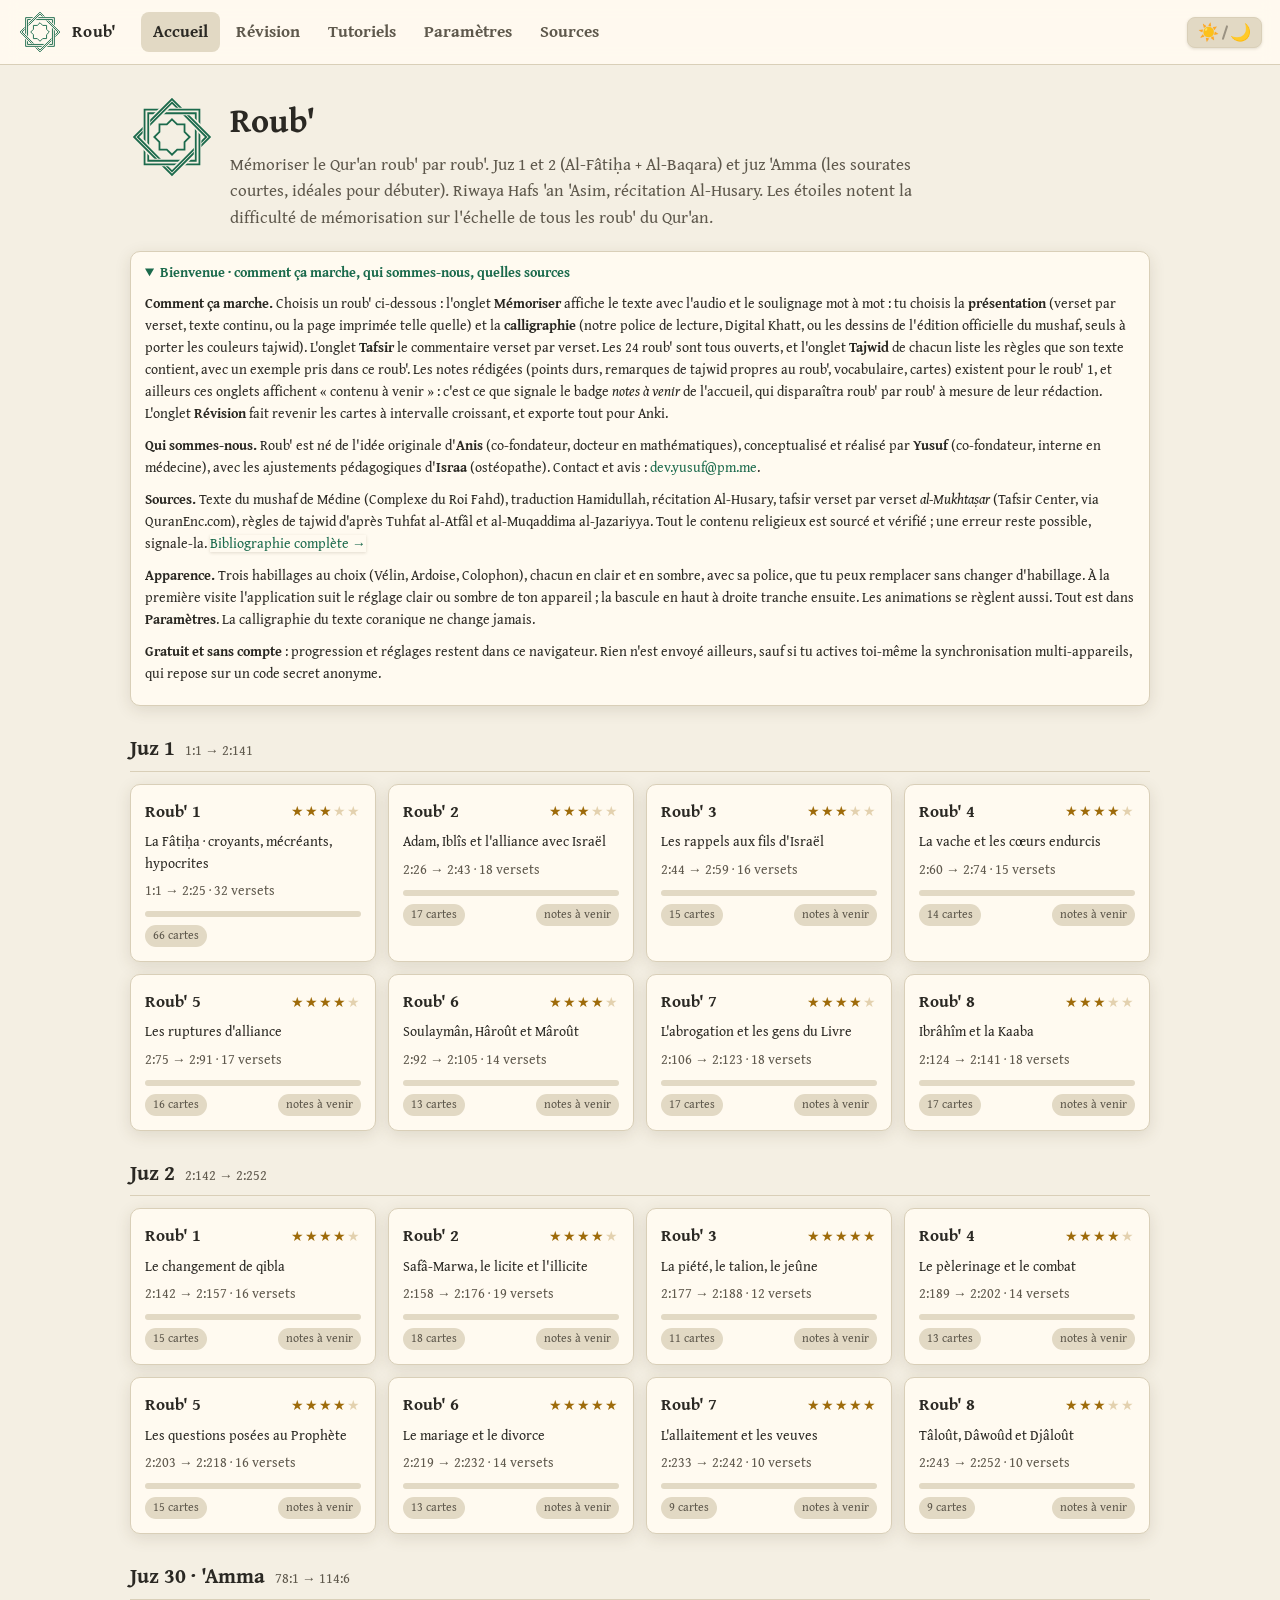
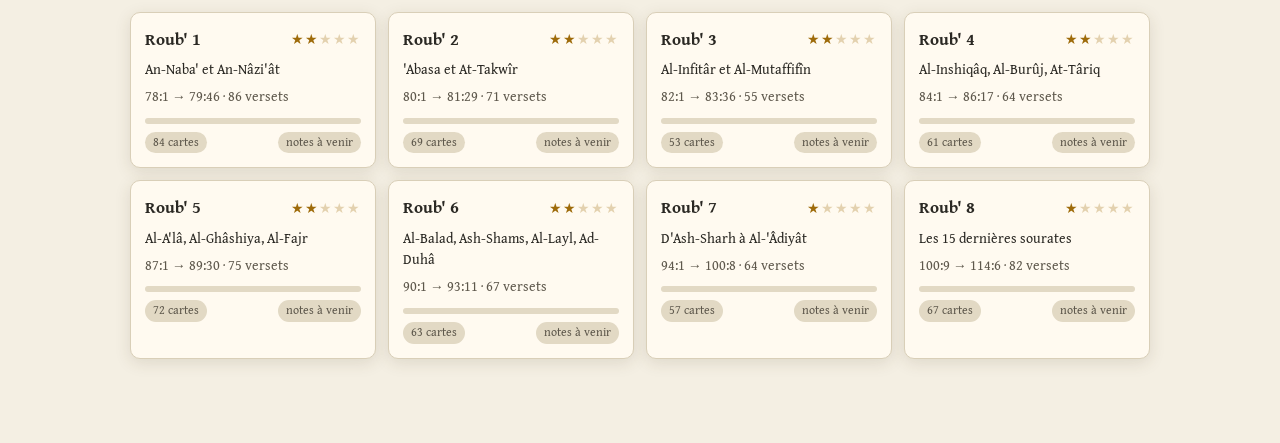
==== commit 219e3490: "La calligraphie et les couleurs du mushaf de Médine (v1.19.0) Le rendu du texte coranique se choisit" ====
--- a/app/index.html
+++ b/app/index.html
@@ -104,6 +104,7 @@
 <script src="data/sync-config.js"></script>
 <script src="data/pages.js"></script>
 <script src="data/pages2.js"></script>
+<script src="data/khatt.js"></script>
 <script src="data/quran/j1r1.js"></script>
 <script src="data/quran/j1r2.js"></script>
 <script src="data/quran/j1r3.js"></script>
--- a/app/roub-themes.css
+++ b/app/roub-themes.css
@@ -96,12 +96,18 @@
 
   --fs-100:.72rem; --fs-200:.79rem; --fs-300:.86rem; --fs-400:1.0625rem;
   --fs-500:1.31rem; --fs-600:1.63rem; --fs-700:2.13rem;
-  --lh-prose:1.68; --lh-ui:1.45; --lh-tight:1.18; --measure:66ch;
+  --lh-prose:1.68; --lh-ui:1.45; --lh-tight:1.18; --measure:78ch;
 
   --sp-1:4px; --sp-2:8px; --sp-3:12px; --sp-4:16px; --sp-5:22px;
   --sp-6:30px; --sp-7:40px; --sp-8:56px; --sp-9:76px;
 
   --r-sm:8px; --r:10px; --r-lg:14px; --r-pill:999px; --bw:1px;
+
+  /* Marge de repères. Elle n'était définie que dans Colophon, où elle relevait
+     de l'ornement ; l'onglet Tajwid d'un roub' en fait un COMPOSANT (le sommaire
+     collant des règles), qui doit donc exister dans les trois habillages.
+     Arbitrage de Yusuf, 28/07. Colophon garde sa valeur, plus large. */
+  --rail:104px;
 
   --dur-micro:90ms;   --ease-micro:cubic-bezier(.32,.72,.32,1);
   --dur-panel:160ms;  --ease-panel:cubic-bezier(.2,.8,.3,1);
@@ -155,7 +161,7 @@
 
   --fs-100:.69rem; --fs-200:.78rem; --fs-300:.84rem; --fs-400:.97rem;
   --fs-500:1.13rem; --fs-600:1.38rem; --fs-700:1.75rem;
-  --lh-prose:1.62; --lh-ui:1.4; --lh-tight:1.15; --measure:72ch;
+  --lh-prose:1.62; --lh-ui:1.4; --lh-tight:1.15; --measure:76ch;
 
   --sp-1:4px; --sp-2:8px; --sp-3:12px; --sp-4:14px; --sp-5:20px;
   --sp-6:26px; --sp-7:34px; --sp-8:48px; --sp-9:64px;
@@ -213,7 +219,7 @@
   --fs-100:.69rem; --fs-200:.78rem; --fs-300:.84rem; --fs-400:1.03rem;
   --fs-500:.94rem; /* titre de sous-section EN CAPITALES */
   --fs-600:1.31rem; --fs-700:1.94rem;
-  --lh-prose:1.72; --lh-ui:1.45; --lh-tight:1.2; --measure:62ch;
+  --lh-prose:1.72; --lh-ui:1.45; --lh-tight:1.2; --measure:71ch;
   --ls-caps:.1em; --rail:118px;
 
   --sp-1:4px; --sp-2:8px; --sp-3:12px; --sp-4:16px; --sp-5:22px;
@@ -493,6 +499,9 @@
     --topbar-hide-after:64px;  /* défilement vers le bas avant de replier   */
     --topbar-show-after:24px;  /* défilement vers le haut avant de rendre   */
     --topbar-pin-until:8px;    /* sous ce défilement absolu, toujours posée */
+
+    /* le sommaire des règles passe au-dessus du contenu, il n'a plus de colonne */
+    --rail:0px;
   }
 
   :root,
--- a/app/styles.css
+++ b/app/styles.css
@@ -19,19 +19,27 @@
    couleurs viennent des polices QCF v4 (COLRv1) et non du CSS. */
 
 :root {
-  /* tajwid — jeu CLAIR, la base */
-  --tj-gray: #9aa1ad;
-  --tj-ghunna: #1c8f47;
-  --tj-ikhfa: #4faf74;
-  --tj-idgham: #0d6e3f;
-  --tj-idgham-wo: #4a7fae;
-  --tj-iqlab: #c67615;
-  --tj-qalqala: #1f6fd0;
-  --tj-madd2: #d98181;
-  --tj-madd4: #cc4f4f;
-  --tj-madd45: #c22525;
-  --tj-madd6: #8d1a19;
-  --tj-special: #8a53ce;
+  /* TAJWID — les couleurs OFFICIELLES du KFGQPC, palette 2, celle que servent
+     déjà les pages du mushaf en thème clair. Relevées dans la table CPAL des
+     polices du dépôt, jamais recopiées d'ailleurs ; la correspondance
+     index → règle est celle que quran.com publie pour ces mêmes polices
+     (arbitrage/rapport-annotations-kfgqpc.md).
+     ⚠ Les douze valeurs employées jusqu'au 28/07 n'avaient AUCUNE source :
+     inchangées depuis le premier commit, et zéro correspondance sur douze avec
+     les entrées CPAL. Décision de Yusuf : l'appli suit Médine.
+     ⚠ CONSÉQUENCE ASSUMÉE : le mushaf REGROUPE là où nous séparions. Six de nos
+     classes tombent sur le même vert, cinq sur le même gris. Les noms de
+     variable restent nos catégories ; les valeurs sont les rôles officiels. */
+  --tj-hamzat: #A6ABAB;      /* index 15 : hamzat wasl */
+  --tj-muette: #ABABAB;      /* index 2  : lettre non prononcée ou assimilée */
+  --tj-ghunna: #09B000;      /* index 6  : ghunna, sous toutes ses formes */
+  --tj-qalqala: #00B4E0;     /* index 8  : qalqala */
+  --tj-madd2: #C09725;       /* index 5  : madd naturel */
+  --tj-madd-arid: #E67B00;   /* index 4  : madd 'âriḍ li-s-soukoûn */
+  --tj-madd-hamza: #FF0000;  /* index 9  : madd par hamza (muttasil et munfasil) */
+  --tj-madd-lazim: #B7001C;  /* index 3  : madd lâzim */
+  --tj-tafkhim: #134FE1;     /* index 7  : tafkhîm (aucun consommateur pour l'instant) */
+
 }
 
 /* tajwid — jeu SOMBRE. Deux déclarations pour la même chose : l'attribut pour
@@ -39,36 +47,40 @@
    spécificité égale, la seconde passe après, donc elle gagne — sans conséquence
    ici puisque les deux posent les mêmes valeurs. */
 :root[data-mode="dark"] {
-  --tj-gray: #8b95a8;
-  --tj-ghunna: #52c979;
-  --tj-ikhfa: #8fd6a8;
-  --tj-idgham: #2e9e63;
-  --tj-idgham-wo: #7fa6c9;
-  --tj-iqlab: #e8a04c;
-  --tj-qalqala: #5fa8f5;
-  --tj-madd2: #f0a3a3;
-  --tj-madd4: #ef7d7d;
-  --tj-madd45: #f25454;
-  --tj-madd6: #c9302f;
-  --tj-special: #b98cf0;
+  --tj-hamzat: #919999;
+  --tj-muette: #999999;
+  --tj-ghunna: #26B55D;
+  --tj-qalqala: #00DEFF;
+  --tj-madd2: #FFC1E0;
+  --tj-madd-arid: #FF8E3B;
+  --tj-madd-hamza: #FF5E8E;
+  --tj-madd-lazim: #E30000;
+  --tj-tafkhim: #3C84D5;
 }
 @media (prefers-color-scheme: dark) {
   :root:not([data-mode="light"]) {
-    --tj-gray: #8b95a8;
-    --tj-ghunna: #52c979;
-    --tj-ikhfa: #8fd6a8;
-    --tj-idgham: #2e9e63;
-    --tj-idgham-wo: #7fa6c9;
-    --tj-iqlab: #e8a04c;
-    --tj-qalqala: #5fa8f5;
-    --tj-madd2: #f0a3a3;
-    --tj-madd4: #ef7d7d;
-    --tj-madd45: #f25454;
-    --tj-madd6: #c9302f;
-    --tj-special: #b98cf0;
+    --tj-hamzat: #919999;
+    --tj-muette: #999999;
+    --tj-ghunna: #26B55D;
+    --tj-qalqala: #00DEFF;
+    --tj-madd2: #FFC1E0;
+    --tj-madd-arid: #FF8E3B;
+    --tj-madd-hamza: #FF5E8E;
+    --tj-madd-lazim: #E30000;
+    --tj-tafkhim: #3C84D5;
   }
 }
 
+/* Digital Khatt : la calligraphie du mushaf composée en VRAI TEXTE, par
+   opposition aux polices QCF qui dessinent un glyphe par mot. Amine Anane,
+   SIL Open Font License 1.1 (app/fonts/OFL-DigitalKhatt.txt).
+   ⚠ Elle attend SA propre orthographe : le texte vient de data/khatt.js, pas
+   du texte uthmani du dépôt, et `arDisplay()` ne lui est pas appliqué. */
+@font-face {
+  font-family: "DigitalKhatt";
+  src: url("fonts/DigitalKhatt.woff2") format("woff2");
+  font-display: swap;
+}
 @font-face {
   font-family: "UthmanicHafs";
   src: url("fonts/UthmanicHafs.woff2") format("woff2"),
@@ -81,31 +93,29 @@
 body {
   background: var(--bg);
   color: var(--text);
-  /* --font-ui est Noto Sans dans les trois directions ; la pile de repli reste
-     derrière, elle sert tant que le woff2 n'est pas arrivé et sous file://
-     si un fichier manque. */
-  font: var(--fs-400, 15px)/1.55 var(--font-ui, "Segoe UI", system-ui, sans-serif);
+  /* La police choisie gouverne TOUT le texte latin, interface comprise
+     (exigence de Yusuf, 27/07) : elle est donc posée sur le corps du document
+     et tout en hérite. La pile de repli reste derrière, elle sert tant que le
+     woff2 n'est pas arrivé et sous file:// si un fichier manque.
+     Conséquence assumée : `--font-ui`, que la direction artistique réservait au
+     chrome, n'a plus de consommateur. La distinction prose/interface qu'elle
+     portait ne survit pas à un réglage unique, et c'est le réglage qui gagne. */
+  font: var(--fs-400, 15px)/1.55 var(--font-prose, "Segoe UI", system-ui, sans-serif);
   min-height: 100vh;
 }
-/* Les surfaces de LECTURE prennent la police de prose du thème, celle que la
-   rangée « Police de lecture » commande. La ligne de partage est l'usage, pas
-   le composant : ce qu'on LIT prend la prose, ce qu'on MANŒUVRE garde la police
-   d'interface. Le texte coranique garde UthmanicHafs, hors périmètre.
-   ⚠ Corrigé le 27/07 : cette liste ne comptait au départ que .prose, .tl et .tr,
-   si bien que les onglets Tajwid, Difficultés et Vocabulaire, qui sont pourtant
-   du texte suivi, restaient en police d'interface. Sur Colophon, Charis
-   n'apparaissait donc nulle part sur ces écrans. Repéré par Yusuf à l'œil, et
-   confirmé à la mesure. Leçon : après avoir câblé un jeton, VÉRIFIER OÙ IL
-   S'APPLIQUE RÉELLEMENT, écran par écran, plutôt que de supposer la liste
-   complète. */
-.prose, .tl, .tr,
-.note-card, .tfr .tfr-body, .accueil-corps, .fc-card .fc-txt, .fc-card .fc-sub,
-.vocab-table td, .aide-styles {
-  font-family: var(--font-prose, inherit);
-}
-/* ... et ce qu'on manœuvre revient à la police d'interface, même à l'intérieur
-   d'une carte de lecture : pastilles de règle, renvois de verset, source. */
-.note-card .vref, .note-card .src, .pill, .badge { font-family: var(--font-ui, inherit); }
+/* Rien à réaffirmer surface par surface : tout hérite du corps du document.
+   L'historique de cette règle vaut d'être connu, il a coûté deux tours. Elle a
+   d'abord listé .prose, .tl et .tr seulement, si bien que les onglets Tajwid,
+   Difficultés et Vocabulaire, pourtant du texte suivi, restaient en police
+   d'interface : sur Colophon, Charis n'apparaissait alors NULLE PART sur ces
+   écrans. La liste a donc été élargie aux cartes de notes, puis Yusuf a tranché
+   plus court le 27/07 : la police choisie s'applique à TOUT. Une liste
+   d'exceptions est une liste qu'on oublie de tenir à jour.
+   Seul le texte coranique reste à part, avec UthmanicHafs, et il est hors
+   périmètre. Les formulaires n'héritent pas de la police du corps : on le leur
+   dit, sinon les listes déroulantes de Paramètres et de la barre audio
+   resteraient dans la police du système. */
+input, select, textarea { font-family: inherit; }
 a { color: var(--accent); text-decoration: none; }
 button { font: inherit; cursor: pointer; }
 
@@ -175,12 +185,47 @@
   letter-spacing: var(--ls-caps);
 }
 
+/* --shadow-sm : notre extension. Le --shadow du dessinateur est calibré pour
+   des surfaces posées sur le fond ; appliqué à une pastille de 24 px de haut,
+   son flou de 16 px déborde l'objet (constaté et montré le 27/07). Les
+   contrôles prennent donc une élévation courte, dérivée de la teinte de chaque
+   thème pour rester cohérente : Vélin douce, Colophon nette, Ardoise presque
+   plate, fidèle à son parti « des filets plutôt que des ombres ». */
+:root, :root[data-theme="velin"] { --shadow-sm: 0 1px 3px rgba(74, 58, 28, .16); }
+:root[data-theme="ardoise"]      { --shadow-sm: 0 1px 1px rgba(35, 38, 42, .10); }
+:root[data-theme="colophon"]     { --shadow-sm: 0 1px 2px rgba(40, 38, 60, .16); }
+:root[data-mode="dark"] { --shadow-sm: 0 1px 3px rgba(0, 0, 0, .55); }
+:root[data-mode="dark"][data-theme="ardoise"] { --shadow-sm: 0 1px 1px rgba(0, 0, 0, .45); }
+@media (prefers-color-scheme: dark) {
+  :root:not([data-mode="light"]) { --shadow-sm: 0 1px 3px rgba(0, 0, 0, .55); }
+  :root:not([data-mode="light"])[data-theme="ardoise"] { --shadow-sm: 0 1px 1px rgba(0, 0, 0, .45); }
+}
+
+/* Ce qui se PRESSE prend l'élévation courte ; ce qui informe reste plat. Le
+   critère est l'interaction, pas l'apparence : la pastille de règle ouvre sa
+   fiche et le renvoi saute au verset, donc ils l'ont ; les badges « 17 cartes »
+   et « notes à venir » n'ont aucun gestionnaire de clic, donc ils ne l'ont pas,
+   sous peine de promettre un geste qui n'existe pas.
+   La navigation du haut est exclue : ses boutons n'ont ni fond ni filet, une
+   ombre y flotterait sans surface à soulever. */
+.iconbtn, .chip, .tabs button, .audiobar button, .audiobar select,
+.param-bloc select, .param-bloc input[type="range"], .fc-actions button,
+.fb-box .fb-send, .fb-box textarea, .pill, .vref {
+  box-shadow: var(--shadow-sm);
+}
+
 /* ---------- barre haute ---------- */
 .topbar {
   position: sticky; top: 0; z-index: 40;
   display: flex; align-items: center; gap: 14px;
   padding: 10px 18px;
-  background: color-mix(in srgb, var(--bg) 88%, transparent);
+  /* --panel et non --bg : la barre est une surface POSÉE sur la page, pas un
+     morceau de page. Sur --bg elle se fondait dans le fond et ne se lisait que
+     par son filet du bas (écart relevé par Yusuf contre la maquette, 28/07).
+     En Vélin clair, #fffaf0 contre #f4efe3 : c'est peu, mais c'est ce peu qui
+     fait qu'une barre se détache. On garde le flou d'arrière-plan, qui sert
+     quand le contenu défile dessous. */
+  background: color-mix(in srgb, var(--panel) 94%, transparent);
   backdrop-filter: blur(8px);
   border-bottom: 1px solid var(--border);
   /* Repli au défilement (mobile seulement : les seuils valent 0 en large, cf.
@@ -191,6 +236,18 @@
      qu'on ne la perd, c'est l'asymétrie voulue par la direction artistique. */
   transition: transform var(--topbar-show-dur) var(--topbar-ease);
 }
+/* En SOMBRE, --panel n'est que 5 unités au-dessus de --bg (#191712 contre
+   #14130f) : la barre se fond quand même. Mesuré le 28/07 après que Yusuf a
+   relevé qu'elle devait se détacher dans les deux modes. --bg2 donne +8, ce qui
+   se voit, sans monter jusqu'à --bg3 (+18) qui écraserait les cartes. En clair
+   la question ne se pose pas, --panel y est déjà 11 unités au-dessus.
+   Trio habituel : l'attribut pour un choix explicite, la requête média pour
+   « suivre le système ». */
+:root[data-mode="dark"] .topbar { background: color-mix(in srgb, var(--bg2) 94%, transparent); }
+@media (prefers-color-scheme: dark) {
+  :root:not([data-mode="light"]) .topbar { background: color-mix(in srgb, var(--bg2) 94%, transparent); }
+}
+
 :root.topbar-repliee .topbar {
   transform: translateY(-100%);
   transition-duration: var(--topbar-hide-dur);
@@ -253,6 +310,43 @@
   --audiobar-h: 62px;
   --bottom-h: calc(var(--audiobar-h) + var(--navbar-h) + env(safe-area-inset-bottom, 0px));
 }
+/* ---------- deux réglages de confort (28/07) ----------
+   TAILLE : on agit sur la taille de base du DOCUMENT, en pourcentage. Toutes
+   les échelles typographiques des thèmes sont en rem, donc un seul réglage les
+   déplace toutes en bloc et les rapports entre titres et corps, calés par la
+   direction artistique, restent intacts. En POURCENTAGE et jamais en px : la
+   valeur reste relative à la préférence du navigateur, qu'on ne doit pas
+   écraser — c'est le mécanisme d'accessibilité standard, et il marche déjà.
+   Les espacements sont en px et ne bougent pas : c'est voulu, un texte plus
+   grand dans des marges stables reste lisible, l'inverse déforme les écrans.
+   LARGEUR : un facteur appliqué à --measure, qui reste la source. Le cadre des
+   pages de lecture en dérive, donc les deux suivent sans qu'on entretienne
+   deux séries de valeurs. */
+:root[data-taille="compacte"] { font-size: 93.75%; }
+:root[data-taille="grande"]   { font-size: 112.5%; }
+/* Échelle décalée d'un cran le 28/07 : ce qui s'appelait « large » devient la
+   NORMALE, et un cran plus large apparaît au-dessus. Le facteur par défaut est
+   donc posé sur :root et non laissé au repli du `var()`, sinon le tout premier
+   rendu, avant que app.js ne pose l'attribut, servirait une colonne plus
+   étroite que le réglage — un clignotement de largeur au chargement. */
+:root                         { --largeur-f: 1.18; }
+:root[data-largeur="etroite"] { --largeur-f: 1; }
+:root[data-largeur="large"]   { --largeur-f: 1.36; }
+
+/* Le cadre suit le TYPE DE PAGE, demande de Yusuf du 28/07. Constat mesuré :
+   une colonne de 66 signes dans un cadre de 1080 laissait 540 px de vide d'un
+   SEUL côté, d'où l'impression d'un texte comprimé dans un coin et ces retours
+   à la ligne incessants. Deux corrections, et pas une seule : la mesure monte
+   (blocs de thème de roub-themes.css, 84 / 88 / 80 signes, l'ordre voulu par le
+   dessinateur étant conservé), et sur les pages de LECTURE SUIVIE le cadre se
+   resserre jusqu'à la colonne.
+   ⚠ Le resserrement ne vaut QUE pour ces pages. Rétrécir `.wrap` partout aurait
+   fait tomber la grille d'accueil de quatre cartes à trois, puisqu'elle est en
+   auto-fill sur des colonnes de 240 px : vérifié avant de choisir. Les pages
+   qu'on BALAIE gardent leur largeur.
+   Le cadre est DÉRIVÉ de la mesure, jamais écrit à côté : chaque thème garde
+   ainsi son propre ratio sans qu'on entretienne deux séries de valeurs. */
+.wrap.page-lecture { max-width: calc(var(--measure) * var(--largeur-f, 1) + 2 * var(--gutter)); }
 .wrap {
   max-width: 1080px; margin: 0 auto;
   padding: var(--sp-5) var(--gutter) calc(var(--bottom-h) + var(--sp-4));
@@ -269,8 +363,8 @@
 /* le paragraphe d'en-tête est du texte suivi : il se borne à la colonne de
    lecture comme le reste, sinon il court sur toute la largeur de l'écran */
 .hero-txt { min-width: 0; }
-.hero-txt p { max-width: var(--measure, none); }
-.hero h1 { margin: 0 0 4px; font-size: var(--fs-600); }
+.hero-txt p { max-width: calc(var(--measure) * var(--largeur-f, 1)); }
+.hero h1 { margin: 0 0 4px; font-size: var(--fs-700); }
 .hero p { margin: 0; color: var(--muted); }
 .juz-title {
   display: flex; align-items: baseline; gap: 10px;
@@ -288,6 +382,7 @@
   border-radius: var(--r); padding: 14px; cursor: pointer;
   transition: transform .12s, border-color .12s;
   display: flex; flex-direction: column; gap: 6px;
+  box-shadow: var(--shadow);
 }
 .rub-card:hover { transform: translateY(-2px); border-color: var(--accent); }
 .rub-card.off { opacity: .55; cursor: default; }
@@ -336,12 +431,14 @@
   text-align: center; margin: 20px 0 10px;
   padding: 12px; background: var(--bg2); border-radius: var(--r);
   border: 1px solid var(--border);
+  box-shadow: var(--shadow);
 }
 .surah-head .nom { font-weight: 700; font-size: var(--fs-400); }
 .surah-head .basmala { font-family: "UthmanicHafs", serif; font-size: 26px; margin-top: 6px; }
 .verse {
   padding: 14px 14px 12px; border-radius: var(--r); margin-bottom: 10px;
   background: var(--panel); border: 1px solid var(--border);
+  box-shadow: var(--shadow);
 }
 .verse.playing { border-color: var(--accent); box-shadow: 0 0 0 1px var(--accent); }
 .verse .vhead {
@@ -376,6 +473,7 @@
   color: var(--text);
   background: var(--panel); border: 1px solid var(--border);
   border-radius: var(--r); padding: 20px 24px; margin-bottom: 14px;
+  box-shadow: var(--shadow);
 }
 .mushaf .mver { cursor: pointer; border-radius: var(--r-sm); transition: background .12s; }
 .mushaf .mver:hover { background: color-mix(in srgb, var(--accent) 9%, transparent); }
@@ -396,6 +494,7 @@
   background: var(--panel); border: 1px solid var(--border);
   border-radius: var(--r-lg); padding: 20px 22px 10px;
   margin: 0 auto 18px; max-width: 640px;
+  box-shadow: var(--shadow);
 }
 .qline {
   display: flex; flex-direction: row-reverse; justify-content: center;
@@ -406,6 +505,14 @@
 .qw:hover { background: color-mix(in srgb, var(--accent) 10%, transparent); }
 .qw.playing { background: color-mix(in srgb, var(--accent) 22%, transparent); }
 .qw.dim { opacity: .34; }
+/* soulignage pendant la récitation, sur la page imprimée. Mêmes marques que
+   `.wd`, à dessein : c'est le même repère, sur une autre présentation.
+   ⚠ AUCUNE transition ici : un onglet en arrière-plan fige la valeur de départ
+   d'une transition, ce qui fausse la mesure et retarde l'affichage (piège payé
+   en v1.9.2 sur box-shadow). */
+.qw.on { box-shadow: inset 0 -3px 0 var(--accent); }
+.qw.done { opacity: .5; }
+.qw.dim.done { opacity: .2; }
 .qpage-num {
   text-align: center; color: var(--muted); font-size: var(--fs-200);
   margin-top: 8px; letter-spacing: 2px;
@@ -417,10 +524,19 @@
    dans app.js pour les déclarations @font-palette-values.
    Rappel : les couleurs CSS --tj-* ne s'appliquent JAMAIS ici, elles sont dans
    la police. */
-.qpage.colored { background: #faf6ec; border-color: #d8d0bc; }
+.qpage.colored { background: var(--paper); border-color: var(--paper-border); }
 .qpage.colored .qpage-num { color: #8a8570; }
 .qpage.colored .qw.playing { background: rgba(56, 180, 137, .3); }
 .qpage.colored .qline { font-palette: --mushafClair; }
+/* couleurs coupées : on ne retire pas la couleur, on change de PALETTE pour
+   celle que le KFGQPC publie éteinte. Aucune valeur de notre cru. */
+.qpage.colored.mono .qline, .ar-gl.colored.mono { font-palette: --mushafMonoClair; }
+:root[data-mode="dark"] .qpage.colored.mono .qline,
+:root[data-mode="dark"] .ar-gl.colored.mono { font-palette: --mushafMonoSombre; }
+@media (prefers-color-scheme: dark) {
+  :root:not([data-mode="light"]) .qpage.colored.mono .qline,
+  :root:not([data-mode="light"]) .ar-gl.colored.mono { font-palette: --mushafMonoSombre; }
+}
 
 /* mode sombre : le bloc rejoint le thème au lieu de trouer l'écran. Le blanc pur
    de la palette officielle donnait 18,6:1, qui fatigue à la lecture longue ;
@@ -462,7 +578,7 @@
 }
 .evalbtn.e0:hover { border-color: var(--muted); }
 .evalbtn.e1 { color: var(--danger); border-color: var(--danger); }
-.evalbtn.e2 { color: var(--accent2); border-color: var(--accent2); }
+.evalbtn.e2 { color: var(--mid); border-color: var(--mid); }
 .evalbtn.e3 { color: var(--ok); border-color: var(--ok); }
 .evalnote {
   background: none; border: none; color: var(--muted);
@@ -470,7 +586,7 @@
 }
 .evalnote:hover { color: var(--accent); }
 .vend.e1 { border-color: var(--danger); color: var(--danger); }
-.vend.e2 { border-color: var(--accent2); color: var(--accent2); }
+.vend.e2 { border-color: var(--mid); color: var(--mid); }
 .vend.e3 { border-color: var(--ok); color: var(--ok); }
 /* renvoi cliquable : apparence de lien PARTOUT, y compris hors des fiches où il
    n'avait ni couleur ni curseur et ne se voyait pas ; la mise en pastille des
@@ -493,18 +609,23 @@
 }
 
 /* couleurs tajwid */
-.tj-ham_wasl, .tj-slnt, .tj-laam_shamsiyah { color: var(--tj-gray); }
-.tj-ghunnah { color: var(--tj-ghunna); }
-.tj-ikhafa, .tj-ikhafa_shafawi { color: var(--tj-ikhfa); }
-.tj-idgham_ghunnah, .tj-idgham_shafawi { color: var(--tj-idgham); }
-.tj-idgham_wo_ghunnah { color: var(--tj-idgham-wo); }
-.tj-iqlab { color: var(--tj-iqlab); }
+/* Nos 17 classes de portée projetées sur les rôles officiels du KFGQPC.
+   Le regroupement n'est pas un raccourci de notre part : c'est ce que le
+   mushaf colorie réellement, mesuré sur les 823 versets. */
+.tj-ham_wasl { color: var(--tj-hamzat); }
+.tj-slnt, .tj-laam_shamsiyah, .tj-idgham_wo_ghunnah,
+.tj-idgham_mutajanisayn, .tj-idgham_mutaqaribayn { color: var(--tj-muette); }
+.tj-ghunnah, .tj-ikhafa, .tj-ikhafa_shafawi,
+.tj-idgham_ghunnah, .tj-idgham_shafawi, .tj-iqlab { color: var(--tj-ghunna); }
 .tj-qalaqah { color: var(--tj-qalqala); }
 .tj-madda_normal { color: var(--tj-madd2); }
-.tj-madda_permissible { color: var(--tj-madd4); }
-.tj-madda_obligatory { color: var(--tj-madd45); }
-.tj-madda_necessary { color: var(--tj-madd6); }
-.tj-idgham_mutajanisayn, .tj-idgham_mutaqaribayn { color: var(--tj-special); }
+.tj-madda_permissible { color: var(--tj-madd-arid); }
+/* le madd par hamza : une seule couleur officielle, que la source le sépare en
+   muttasil et munfasil (QUL 87) ou non (quran.com) */
+.tj-madda_obligatory,
+.tj-madda_obligatory_mottasel,
+.tj-madda_obligatory_monfasel { color: var(--tj-madd-hamza); }
+.tj-madda_necessary { color: var(--tj-madd-lazim); }
 
 /* lecteur audio collant */
 .audiobar {
@@ -539,6 +660,7 @@
 .note-card {
   background: var(--panel); border: 1px solid var(--border);
   border-radius: var(--r); padding: 13px 15px; margin-bottom: 10px;
+  box-shadow: var(--shadow);
 }
 .note-card .nc-head { font-weight: 700; margin-bottom: 4px; }
 .note-card .vref {
@@ -551,6 +673,98 @@
   unicode-bidi: isolate;
 }
 .note-card .src { color: var(--muted); font-size: var(--fs-200); margin-top: 6px; }
+/* ---------- onglet Tajwid d'un roub' ---------- */
+.tj-grid {
+  display: grid; gap: 0 var(--sp-5);
+  grid-template-columns: var(--rail) minmax(0, var(--measure));
+}
+.tj-rail {
+  position: sticky; align-self: start; top: calc(var(--topbar-h) + var(--sp-4));
+  font-size: var(--fs-200); line-height: var(--lh-ui);
+}
+.tj-rail-tit {
+  text-transform: uppercase; letter-spacing: var(--ls-caps, .08em);
+  color: var(--muted); font-size: var(--fs-100); margin-bottom: var(--sp-2);
+}
+.tj-rail ol { list-style: none; margin: 0; padding: 0; }
+.tj-rail li { margin-bottom: var(--sp-2); }
+.tj-lien { color: var(--muted); cursor: pointer; }
+.tj-lien:hover { color: var(--accent); }
+.tj-lien.on { color: var(--text); font-weight: 700; }
+/* règle cochée : le sommaire le dit sans crier, et une règle exclue par le
+   filtre reste listée mais s'efface, pour que la numérotation garde son sens */
+.tj-lien.vue::before { content: "✓ "; color: var(--ok); }
+.tj-lien.hors { opacity: .45; }
+.tj-vue {
+  margin-left: auto; display: inline-flex; align-items: center; gap: var(--sp-1);
+  font-size: var(--fs-100); color: var(--muted); font-weight: 400;
+  text-transform: none; letter-spacing: normal; cursor: pointer;
+}
+.tj-vue input { cursor: pointer; }
+/* le titre ne doit pas passer sous la barre du haut quand on rejoint une règle */
+.tj-regle { scroll-margin-top: calc(var(--topbar-h) + var(--sp-4)); margin-bottom: var(--sp-7); }
+.tj-tit {
+  display: flex; flex-wrap: wrap; align-items: baseline; gap: var(--sp-2);
+  margin: 0 0 var(--sp-3); font-size: var(--fs-500);
+  text-transform: uppercase; letter-spacing: var(--ls-caps, .06em);
+}
+.tj-num { color: var(--muted); font-weight: 400; }
+.tj-cat {
+  color: var(--muted); font-weight: 400; font-size: var(--fs-100);
+  letter-spacing: var(--ls-caps, .06em);
+}
+/* encart « dans ce roub' » : filet à gauche, sur le fond secondaire */
+.tj-dans {
+  margin: var(--sp-3) 0; padding: var(--sp-3) var(--sp-4);
+  background: var(--bg2); border-left: 3px solid var(--accent);
+  border-radius: 0 var(--r-sm) var(--r-sm) 0;
+}
+.etiq {
+  display: inline-block; text-transform: uppercase;
+  letter-spacing: var(--ls-caps, .08em); font-size: var(--fs-100);
+  color: var(--muted); font-weight: 700;
+}
+.tj-fiche { margin-top: var(--sp-3); font-size: var(--fs-200); }
+
+/* carte d'exemple : arabe tiré de QURAN et colorié par la SEULE règle */
+.ex-card {
+  margin: var(--sp-4) 0; padding: var(--sp-3) var(--sp-4);
+  background: var(--panel); border: 1px solid var(--border);
+  border-radius: var(--r); box-shadow: var(--shadow);
+}
+.ex-head { display: flex; align-items: center; gap: var(--sp-2); }
+.ex-head .vref {
+  display: inline-block; background: var(--bg3); border-radius: var(--r-sm);
+  padding: 0 7px; font-size: var(--fs-200); font-weight: 700;
+}
+.ex-head .etiq { margin-left: auto; }
+.ex-btn {
+  background: none; border: 0; color: var(--accent); cursor: pointer;
+  font-size: var(--fs-300); padding: 2px 4px; line-height: 1;
+}
+.ex-ar {
+  font-family: "UthmanicHafs", serif; font-size: 26px; line-height: 2.1;
+  direction: rtl; unicode-bidi: isolate; margin: var(--sp-3) 0 var(--sp-2);
+}
+.ex-tl { color: var(--text); }
+.ex-tr { color: var(--muted); font-style: italic; margin-top: var(--sp-1); }
+.ex-tr .etiq { font-style: normal; margin-right: var(--sp-1); }
+
+@media (max-width: 640px) {
+  .tj-grid { grid-template-columns: minmax(0, 1fr); }
+  .tj-rail { position: static; margin-bottom: var(--sp-4); }
+  .ex-ar { font-size: 23px; }
+}
+
+/* exemple d'une fiche de règle : verset entier tiré de QURAN, colorié par la
+   seule règle de la fiche (cf. exempleFiche dans app.js) */
+.regle-ex {
+  margin-top: var(--sp-3); padding: var(--sp-2) var(--sp-3);
+  background: var(--bg2); border-radius: var(--r-sm);
+}
+.regle-ex .vref { margin-left: 0; }
+.regle-ex .ar-inline { margin-top: var(--sp-2); line-height: 2; }
+.regle-ex .rx-note { color: var(--muted); font-size: var(--fs-200); margin-top: var(--sp-2); }
 .pill-row { display: flex; flex-wrap: wrap; gap: 6px; margin-top: 8px; }
 .pill {
   font-size: var(--fs-200); padding: 3px 10px; border-radius: var(--r-lg);
@@ -563,6 +777,7 @@
 .tajcur {
   margin: 2px 0 14px; padding: 7px 12px;
   border: 1px solid var(--border); border-radius: var(--r); background: var(--bg2);
+  box-shadow: var(--shadow);
 }
 .tajcur summary { cursor: pointer; font-size: var(--fs-300); color: var(--muted); }
 .tajcur summary b { color: var(--accent); font-weight: 700; }
@@ -595,6 +810,7 @@
 .accueil {
   border: 1px solid var(--border); border-radius: var(--r); background: var(--panel);
   padding: 10px 14px; margin-bottom: 18px;
+  box-shadow: var(--shadow);
 }
 .accueil summary { cursor: pointer; color: var(--accent); font-weight: 600; font-size: var(--fs-300); }
 .accueil-corps { font-size: var(--fs-300); line-height: 1.6; color: var(--text); }
@@ -602,8 +818,8 @@
 
 /* aide contextuelle « Lequel choisir ? » : elle vit dans un .lab de Paramètres,
    dont la règle « .lab b { display:block } » casserait les phrases */
-.param-row .lab .aide-repli { margin-top: 8px; }
-.param-row .lab .aide-repli > summary {
+.param-bloc .lab .aide-repli { margin-top: 8px; }
+.param-bloc .lab .aide-repli > summary {
   cursor: pointer; color: var(--accent); font-size: var(--fs-300); font-weight: 600;
 }
 .aide-styles { font-size: var(--fs-300); line-height: 1.6; color: var(--text); margin-top: 6px; }
@@ -621,6 +837,7 @@
   display: block; margin: 8px 0; padding: 10px 12px;
   border: 1px solid var(--accent); border-radius: var(--r); background: var(--bg2);
   font-size: var(--fs-300); line-height: 1.5;
+  box-shadow: var(--shadow);
 }
 /* seul le TITRE de la bulle est en bloc : les gras du texte restent en ligne
    (sinon chaque terme en gras casse la phrase en morceaux) */
@@ -646,6 +863,7 @@
 .tfr {
   border: 1px solid var(--border); border-radius: var(--r);
   background: var(--bg2); padding: 7px 12px; margin-bottom: 8px;
+  box-shadow: var(--shadow);
 }
 .tfr summary { cursor: pointer; font-size: var(--fs-300); color: var(--muted); }
 .tfr summary b { color: var(--accent); font-weight: 700; margin-right: 6px; }
@@ -711,7 +929,7 @@
    tableau ou une planche n'a aucune raison de se serrer à la largeur d'une
    ligne de texte, et l'usage typographique les laisse déborder la mesure. */
 .prose { line-height: var(--lh-prose, 1.75); }
-.prose p, .prose li { max-width: var(--measure, none); }
+.prose p, .prose li { max-width: calc(var(--measure) * var(--largeur-f, 1)); }
 .prose p { margin: 12px 0; text-align: justify; hyphens: auto; }
 .prose ul { margin: 10px 0; padding-left: 22px; }
 .prose li { margin: 7px 0; text-align: justify; hyphens: auto; }
@@ -737,17 +955,85 @@
 .prose .biblio i { color: var(--fg); }
 
 /* ---------- paramètres ---------- */
-.param-row {
-  display: flex; justify-content: space-between; align-items: center; gap: 14px;
+/* ---------- page Paramètres ----------
+   Refondue le 28/07 : elle empilait dix-huit cartes identiques, sans hiérarchie.
+   Trois changements de COMPOSITION, aucun jeton nouveau. D'abord des sections
+   nommées. Ensuite un cadre COMMUN par section, les rangées n'étant plus
+   séparées que par un filet : dix-huit bordures et dix-huit ombres faisaient un
+   bruit proportionnel au nombre de réglages. Enfin des commandes qui montrent
+   leur état sans qu'on les ouvre. */
+.param-intro { color: var(--muted); margin: -8px 0 var(--sp-6); max-width: var(--measure, none); }
+.param-sec {
+  font-size: var(--fs-200); color: var(--muted); font-weight: 700;
+  text-transform: uppercase; letter-spacing: var(--ls-caps, .08em);
+  margin: var(--sp-6) 0 var(--sp-2);
+}
+.param-groupe {
   background: var(--panel); border: 1px solid var(--border);
-  border-radius: var(--r); padding: 13px 16px; margin-bottom: 10px;
-}
-.param-row .lab b { display: block; }
-.param-row .lab span { color: var(--muted); font-size: var(--fs-300); }
-.param-row select, .param-row input[type="range"] {
+  border-radius: var(--r); box-shadow: var(--shadow); overflow: hidden;
+}
+/* la rangée n'a plus de cadre à elle : c'est la section qui le porte */
+.param-bloc {
+  display: flex; justify-content: space-between; align-items: center; gap: var(--sp-5);
+  padding: var(--sp-3) var(--sp-4);
+  border-top: 1px solid var(--border);
+}
+.param-groupe > .param-bloc:first-child { border-top: 0; }
+.param-bloc .lab b { display: block; }
+.param-bloc .lab span { color: var(--muted); font-size: var(--fs-300); }
+.param-bloc .lab { min-width: 0; }
+/* les blocs qui portent leur commande dessous plutôt qu'à droite */
+.param-bloc-large { flex-direction: column; align-items: stretch; }
+.param-bloc select, .param-bloc input[type="range"] {
   background: var(--bg3); color: var(--text); border: 1px solid var(--border);
-  border-radius: var(--r-sm); padding: 6px 10px;
-}
+  border-radius: var(--r-sm); padding: 6px 10px; box-shadow: var(--shadow-sm);
+}
+.param-actions { display: flex; gap: var(--sp-2); flex: none; }
+.param-pied { color: var(--muted); font-size: var(--fs-300); margin-top: var(--sp-7); }
+
+/* pastille d'état : dire lequel des deux thèmes s'applique en ce moment */
+.etat {
+  display: inline-block; margin-left: var(--sp-2); padding: 1px 8px;
+  border-radius: var(--r-pill); font-size: var(--fs-100); font-weight: 700;
+  background: var(--bg3); color: var(--muted); vertical-align: 2px;
+}
+.etat.on { background: color-mix(in srgb, var(--accent) 16%, transparent); color: var(--accent); }
+
+/* contrôle segmenté : trois options visibles d'un coup, pour les choix courts */
+.segment { display: flex; flex: none; border: 1px solid var(--border);
+  border-radius: var(--r-sm); overflow: hidden; box-shadow: var(--shadow-sm); }
+.segment button {
+  background: var(--bg3); color: var(--muted); border: 0;
+  padding: 7px 12px; font-size: var(--fs-300); font-weight: 600;
+  border-left: 1px solid var(--border); white-space: nowrap;
+}
+.segment button:first-child { border-left: 0; }
+.segment button.on { background: var(--accent); color: var(--panel); }
+
+/* vignettes de thème : on MONTRE la palette au lieu de la nommer. Les couleurs
+   sont posées en style inline par paletteDe(), qui les fait résoudre au
+   navigateur depuis roub-themes.css : pas de seconde source de vérité. */
+.vignettes { display: grid; grid-template-columns: repeat(3, 1fr); gap: var(--sp-3); margin-top: var(--sp-3); }
+.vignette {
+  display: block; text-align: left; padding: var(--sp-2);
+  background: var(--bg3); color: var(--text);
+  border: 2px solid var(--border); border-radius: var(--r);
+}
+.vignette.on { border-color: var(--accent); }
+.v-vue {
+  display: block; height: 66px; border: 1px solid; border-radius: var(--r-sm);
+  padding: 7px; position: relative; overflow: hidden;
+}
+.v-barre { display: block; height: 13px; border-bottom: 1px solid; border-radius: 2px; margin: -7px -7px 8px; }
+.v-t1, .v-t2 { display: block; height: 4px; border-radius: 2px; opacity: .85; }
+.v-t1 { width: 58%; margin-bottom: 5px; }
+.v-t2 { width: 78%; margin-bottom: 8px; }
+.v-a1, .v-a2 { display: inline-block; height: 8px; border-radius: 4px; }
+.v-a1 { width: 26px; margin-right: 5px; }
+.v-a2 { width: 12px; }
+.v-nom { display: block; margin-top: 7px; font-weight: 700; font-size: var(--fs-300); }
+.v-nom b { float: right; color: var(--accent); font-weight: 600; font-size: var(--fs-100); }
+.v-desc { display: block; color: var(--muted); font-size: var(--fs-100); }
 .switch { position: relative; width: 44px; height: 24px; flex: none; }
 .switch input { opacity: 0; width: 0; height: 0; }
 .switch .sl {
@@ -765,6 +1051,7 @@
 .fb-box {
   margin-top: 26px; background: var(--bg2); border: 1px dashed var(--border);
   border-radius: var(--r); padding: 14px 16px;
+  box-shadow: var(--shadow);
 }
 .fb-box .fb-stars { font-size: 22px; cursor: pointer; letter-spacing: 3px; color: var(--muted); }
 .fb-box .fb-stars .lit { color: var(--star); }
@@ -859,9 +1146,21 @@
      aggravé en portant le corps de 15 à 17 px. On empile : l'explication en
      pleine largeur, la commande dessous, alignée à droite comme sur grand
      écran. */
-  .param-row { flex-direction: column; align-items: stretch; gap: 10px; }
-  .param-row select, .param-row input[type="range"] { align-self: flex-end; min-width: 60%; }
-  .param-row .switch { align-self: flex-end; }
+  /* en mobile la commande passe SOUS son explication : à 390 px, une colonne
+     de texte à côté d'une liste déroulante tombe à trois mots par ligne */
+  .param-bloc { flex-direction: column; align-items: stretch; gap: var(--sp-2); }
+  .param-bloc select, .param-bloc input[type="range"] { align-self: flex-end; min-width: 60%; }
+  .param-bloc .switch, .param-bloc .segment, .param-actions { align-self: flex-end; }
+  /* On GARDE les trois colonnes : à 390 px chaque vignette fait encore 111 px,
+     largement de quoi lire une palette, alors que les empiler coûterait près de
+     900 px de défilement pour les deux rangées de thèmes. Ce qui cède, c'est la
+     hauteur de l'aperçu et la description, pas le nombre de colonnes. */
+  .vignettes { gap: var(--sp-2); }
+  .v-vue { height: 48px; padding: 5px; }
+  .v-barre { height: 10px; margin: -5px -5px 6px; }
+  .v-desc { display: none; }
+  .v-nom { font-size: var(--fs-100); }
+  .v-nom b { float: none; display: block; }
 
   /* en mobile le logo repasse AU-DESSUS du titre : côte à côte, il mangerait
      un quart de la largeur utile */
@@ -869,3 +1168,43 @@
   .hero h1 { font-size: var(--fs-500); }
   .fc-actions button { min-width: 72px; padding: 8px 10px; }
 }
+
+/* rendu Digital Khatt : on ne change QUE la famille. L'interligne reste celui
+   du thème, mesuré inutile à retoucher : à 25 px de corps, la boîte du verset
+   fait 215 px en Digital Khatt contre 205 en UthmanicHafs, et le blanc sous
+   l'arabe 159 px contre 156. Une valeur choisie ici n'aurait corrigé qu'un
+   écart de 5 %, au prix d'un nombre sorti de nulle part. */
+.ar.khatt, .mushaf.khatt { font-family: "DigitalKhatt", "UthmanicHafs", serif; }
+
+/* Rendu par les GLYPHES de l'édition officielle hors de la page imprimée.
+   ⚠ Les glyphes sont des caractères PUA, donc de direction LTR : dans le bloc
+   rtl de `.ar`, l'algorithme bidi les remettrait dans l'ordre inverse. Le flex
+   `row-reverse` rétablit l'ordre de lecture, exactement comme `.qline` le fait
+   pour la page.
+   ⚠ Et une fois l'axe renversé, son DÉBUT est à droite : c'est donc
+   `flex-start` qui aligne le verset à droite, `flex-end` le collerait à gauche.
+   Piège payé le 28/07, invisible aux mesures d'ordre des mots. */
+.ar-gl {
+  display: flex; flex-direction: row-reverse; flex-wrap: wrap;
+  justify-content: flex-start; align-items: baseline;
+  direction: ltr; line-height: 1.95;
+}
+/* la couleur vient de la POLICE, jamais du CSS : on ne fait que choisir la
+   palette officielle, la claire n° 2 et la sombre n° 1, comme pour la page.
+   Règle doublée pour le mode explicite et pour la préférence système. */
+.ar-gl.colored { font-palette: --mushafClair; }
+:root[data-mode="dark"] .ar-gl.colored { font-palette: --mushafSombre; }
+@media (prefers-color-scheme: dark) {
+  :root:not([data-mode="light"]) .ar-gl.colored { font-palette: --mushafSombre; }
+}
+
+/* barre d'options : un filet entre les trois groupes (présentation, rendu,
+   affichage), et une puce grisée pour une option que le rendu courant ne peut
+   pas porter. Grisée et non masquée : une option qui disparaît fait croire à
+   un bug, une option grisée s'explique au survol. */
+.memo-opts .sep {
+  width: 1px; align-self: stretch; margin: 2px 4px;
+  background: var(--border);
+}
+.chip.off { opacity: .45; cursor: not-allowed; }
+.chip.off:hover { background: none; border-color: var(--border); }
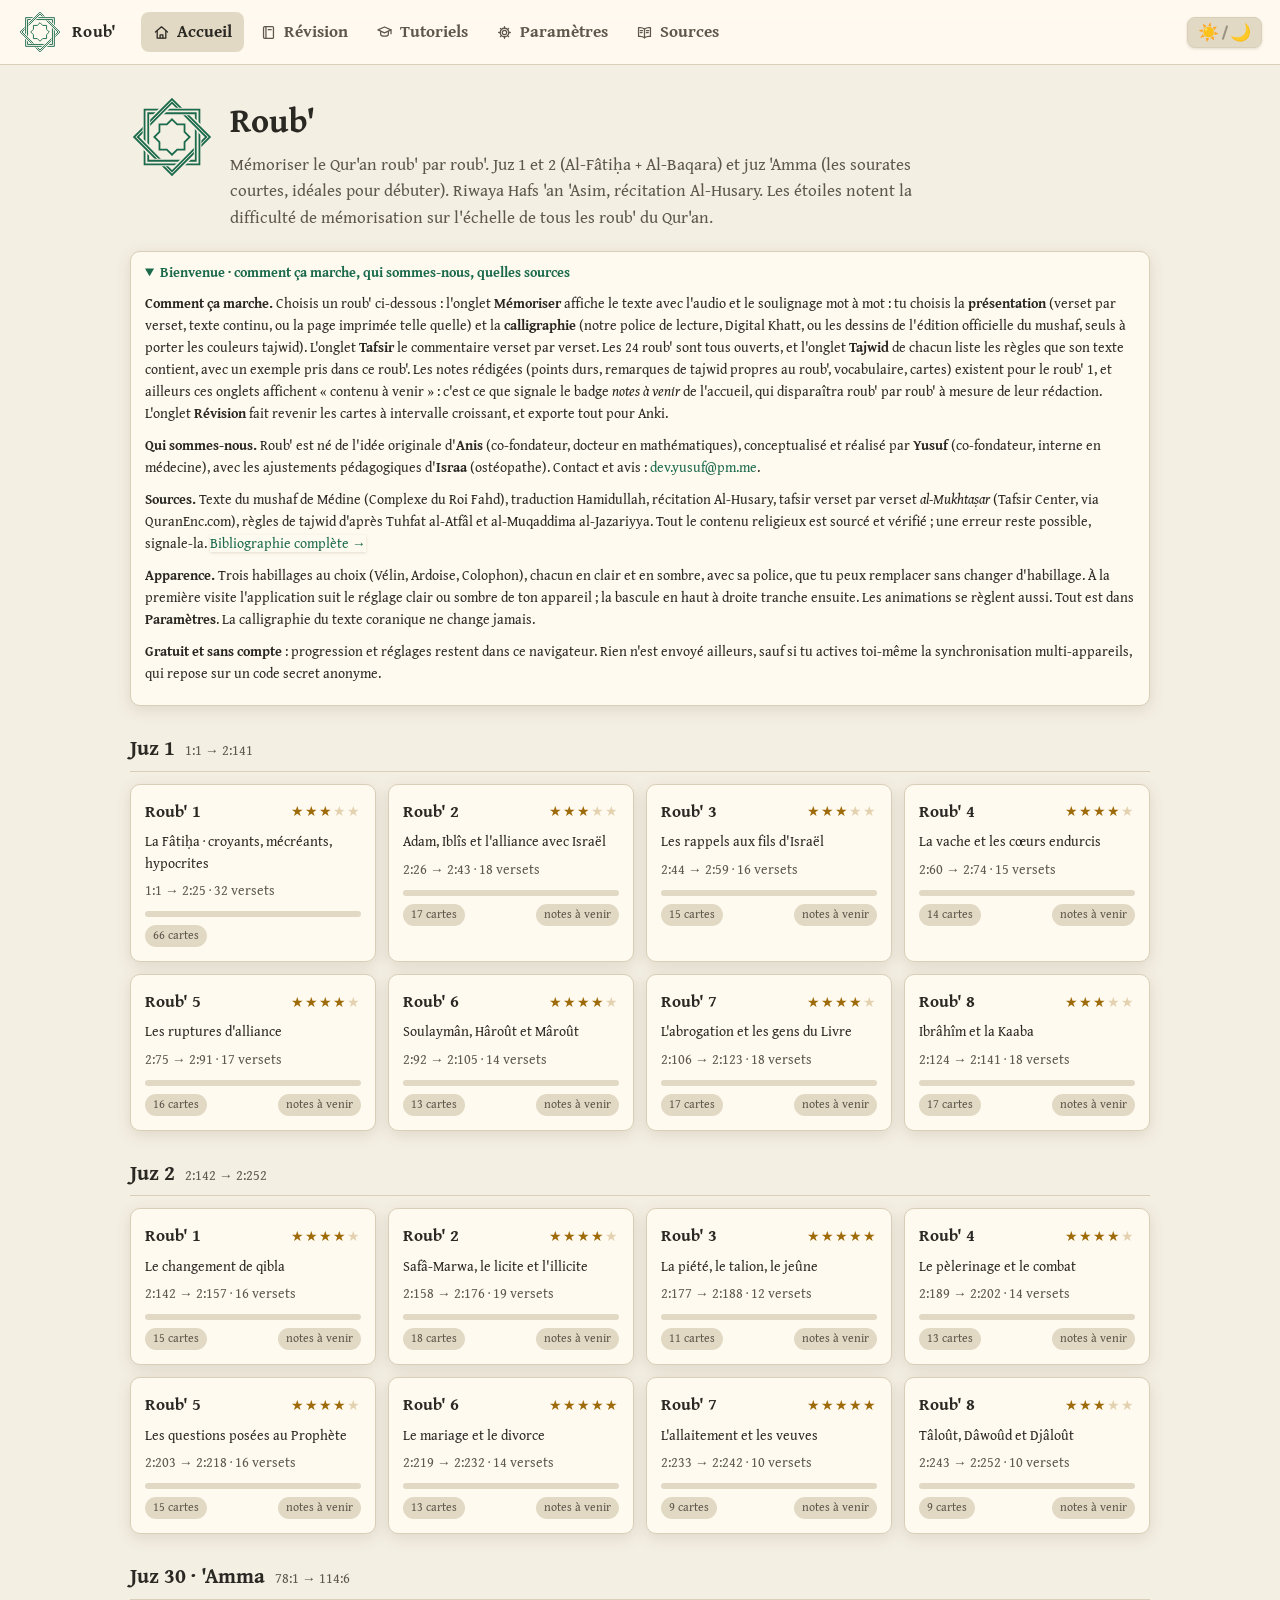
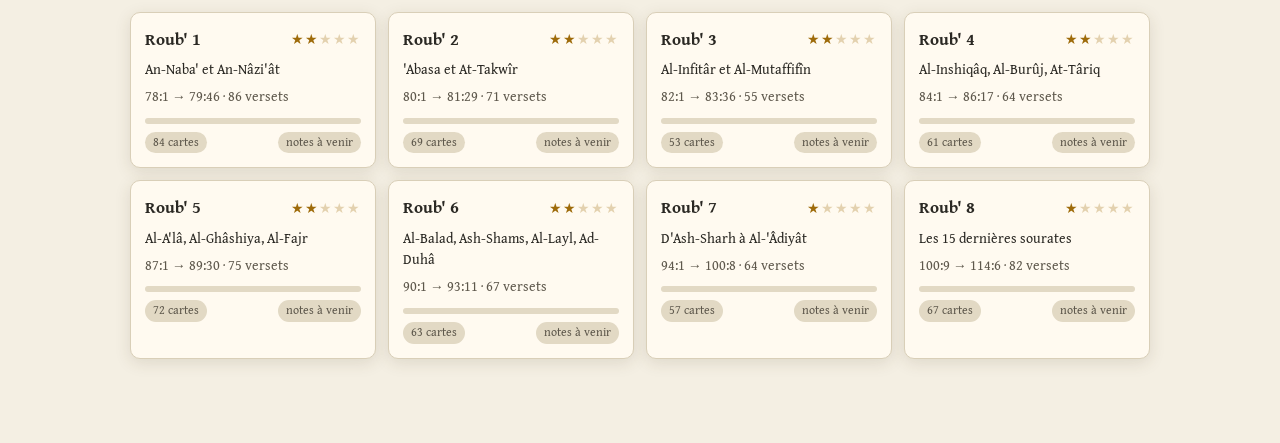
==== commit 70a6f8db: "Icônes de navigation et noms de sourates calligraphiés (v1.23.0) ICÔNES. Les cinq entrées de la navi" ====
--- a/app/index.html
+++ b/app/index.html
@@ -69,14 +69,39 @@
        roub-logo-compact.svg, qui est la réduction en filet simple.
        Les identifiants des masques sont préfixés : ils vivent dans le document
        entier, où l'application injecte beaucoup de balisage. -->
+  <!-- Le retour vit ICI et non dans l'en-tête du roub' (Yusuf, 28/07) : c'est là
+       qu'on le cherche partout ailleurs, et l'en-tête y gagne une ligne entière.
+       Masqué hors d'un roub', où il n'aurait nulle part où revenir. -->
+  <button class="tb-back" id="tb-back" hidden
+    title="revenir à tous les roub'" aria-label="revenir à tous les roub'">←</button>
   <div class="logo"><span class="mark" aria-hidden="true"><svg viewBox="0 0 64 64"><use
       href="#logo-roub"/></svg></span><b>Roub'</b></div>
+  <!-- Icônes dessinées ici plutôt que reprises d'un jeu tiers : elles suivent le
+       trait des autres (24×24, currentColor, 1.8 de graisse, bouts ronds) et
+       n'ajoutent aucune licence à porter. Le libellé RESTE : une icône seule se
+       devine, elle ne se lit pas. -->
   <div class="nav">
-    <button data-page="home">Accueil</button>
-    <button data-page="revision">Révision</button>
-    <button data-page="tutoriels">Tutoriels</button>
-    <button data-page="params">Paramètres</button>
-    <button data-page="sources">Sources</button>
+    <button data-page="home"><svg viewBox="0 0 24 24" fill="none" stroke="currentColor"
+      stroke-width="1.8" stroke-linecap="round" stroke-linejoin="round" aria-hidden="true"
+      ><path d="M3.5 11.4 12 4l8.5 7.4"/><path d="M5.9 10.2V20h12.2v-9.8"/><path
+      d="M10 20v-4.6h4V20"/></svg><span>Accueil</span></button>
+    <button data-page="revision"><svg viewBox="0 0 24 24" fill="none" stroke="currentColor"
+      stroke-width="1.8" stroke-linecap="round" stroke-linejoin="round" aria-hidden="true"
+      ><path d="M6.6 3.6h10.9a1.5 1.5 0 0 1 1.5 1.5v13.8a1.5 1.5 0 0 1-1.5 1.5H6.6A1.6 1.6 0 0 1 5 18.8V5.2a1.6 1.6 0 0 1 1.6-1.6Z"/><path
+      d="M8.4 3.6v16.8"/><path d="M11.6 8h4.2"/></svg><span>Révision</span></button>
+    <button data-page="tutoriels"><svg viewBox="0 0 24 24" fill="none" stroke="currentColor"
+      stroke-width="1.8" stroke-linecap="round" stroke-linejoin="round" aria-hidden="true"
+      ><path d="M12 4.2 2.8 8.4 12 12.6l9.2-4.2L12 4.2Z"/><path
+      d="M6.6 10.5v4.2c0 1.3 2.4 2.4 5.4 2.4s5.4-1.1 5.4-2.4v-4.2"/><path
+      d="M21.2 8.4v5.2"/></svg><span>Tutoriels</span></button>
+    <button data-page="params"><svg viewBox="0 0 24 24" fill="none" stroke="currentColor"
+      stroke-width="1.8" stroke-linecap="round" stroke-linejoin="round" aria-hidden="true"
+      ><circle cx="12" cy="12" r="3.1"/><circle cx="12" cy="12" r="6"/><path
+      d="M18 12h2.2M16.2 7.8 17.8 6.2M12 6V3.8M7.8 7.8 6.2 6.2M6 12H3.8M7.8 16.2 6.2 17.8M12 18v2.2M16.2 16.2l1.6 1.6"/></svg><span>Paramètres</span></button>
+    <button data-page="sources"><svg viewBox="0 0 24 24" fill="none" stroke="currentColor"
+      stroke-width="1.8" stroke-linecap="round" stroke-linejoin="round" aria-hidden="true"
+      ><path d="M12 7.1C10.3 5.8 8.2 5.1 6 5.1H3.6v12.4H6c2.2 0 4.3.7 6 2 1.7-1.3 3.8-2 6-2h2.4V5.1H18c-2.2 0-4.3.7-6 2Z"/><path
+      d="M12 7.1v12.4"/><path d="M6 9.2h3.3M6 12.1h2.6M14.7 9.2H18M14.7 12.1h2.6"/></svg><span>Sources</span></button>
   </div>
   <div class="spacer"></div>
   <!-- Émoji et les DEUX côte à côte, choix de Yusuf (27/07) : le bouton dit
@@ -94,6 +119,7 @@
 <div class="wrap" id="main"></div>
 
 <script src="data/meta.js"></script>
+<script src="data/noms-sourates.js"></script>
 <script src="data/regles.js"></script>
 <script src="data/tajcur.js"></script>
 <script src="data/glossaire.js"></script>
--- a/app/styles.css
+++ b/app/styles.css
@@ -261,13 +261,28 @@
 .logo .mark svg { width: 44px; height: 44px; display: block; }
 .logo b { font-size: var(--fs-400); letter-spacing: .3px; }
 .nav { display: flex; gap: 4px; margin-left: 10px; flex-wrap: wrap; }
+/* En large, l'icône précède le libellé sur la même ligne ; en barre basse elle
+   passe au-dessus (cf. le bloc mobile). Elle suit `currentColor`, donc elle
+   s'allume avec le libellé sur l'onglet actif, sans une seule règle de plus. */
 .nav button {
   background: none; border: none; color: var(--muted);
   padding: 7px 12px; border-radius: var(--r-sm); font-weight: 600;
-}
+  display: inline-flex; align-items: center; gap: 7px;
+}
+.nav button svg { width: 17px; height: 17px; display: block; flex: 0 0 auto; }
 .nav button.on { background: var(--bg3); color: var(--text); }
 .nav button:hover { color: var(--text); }
 .topbar .spacer { flex: 1; }
+/* Le retour du roub', monté de l'en-tête vers la barre. Le gap de .topbar
+   l'espace du logo ; la marge négative le ramène au bord, où le pouce le
+   trouve sans viser. */
+.tb-back {
+  background: none; border: 0; color: var(--text); cursor: pointer;
+  font-size: var(--fs-500); line-height: 1; padding: 4px 6px; margin-left: -6px;
+  border-radius: var(--r-sm);
+}
+.tb-back:hover { background: var(--bg3); }
+.tb-back[hidden] { display: none; }
 .iconbtn {
   background: var(--bg3); color: var(--text);
   border: 1px solid var(--border); border-radius: var(--r-sm); padding: 6px 10px;
@@ -402,12 +417,32 @@
 
 /* ---------- page rub ---------- */
 .rub-head { margin-bottom: 14px; }
-.rub-head .back { color: var(--muted); font-size: var(--fs-300); cursor: pointer; }
 .rub-head h1 { margin: 4px 0 2px; font-size: var(--fs-500); }
 .rub-head .sub { color: var(--muted); font-size: var(--fs-300); }
+/* Une seule ligne qui défile, au lieu de deux rangées : 84 px de haut en 390 px
+   pour six onglets, c'était le deuxième poste du chrome après la barre
+   d'options. Aucun media query : en large rien ne déborde, donc rien ne défile
+   et les dégradés ne s'allument pas. */
 .tabs {
-  display: flex; gap: 4px; margin: 14px 0; flex-wrap: wrap;
+  display: flex; gap: 4px; margin: 14px 0; flex-wrap: nowrap;
+  overflow-x: auto; scrollbar-width: none; -ms-overflow-style: none;
   border-bottom: 1px solid var(--border); padding-bottom: 8px;
+}
+.tabs::-webkit-scrollbar { display: none; }
+.tabs button { flex: 0 0 auto; }
+/* Les dégradés disent qu'il y a une suite, et ne mentent pas : ils ne
+   s'allument que du côté où il reste vraiment quelque chose (cf. ongletsDefilants). */
+.tabs.fin-cachee {
+  -webkit-mask-image: linear-gradient(to right, #000 calc(100% - 36px), transparent);
+          mask-image: linear-gradient(to right, #000 calc(100% - 36px), transparent);
+}
+.tabs.debut-cache {
+  -webkit-mask-image: linear-gradient(to left, #000 calc(100% - 36px), transparent);
+          mask-image: linear-gradient(to left, #000 calc(100% - 36px), transparent);
+}
+.tabs.debut-cache.fin-cachee {
+  -webkit-mask-image: linear-gradient(to right, transparent, #000 36px, #000 calc(100% - 36px), transparent);
+          mask-image: linear-gradient(to right, transparent, #000 36px, #000 calc(100% - 36px), transparent);
 }
 .tabs button {
   background: none; border: 1px solid transparent; color: var(--muted);
@@ -419,7 +454,19 @@
 .memo-opts {
   display: flex; gap: 8px; flex-wrap: wrap; align-items: center;
   margin-bottom: 14px;
-}
+  position: relative;             /* ancre du panneau replié, cf. .mo-second */
+}
+/* Écriture, affichage et masquage. En LARGE ils restent dépliés dans la barre et
+   la clé n'existe pas : `display:contents` rend les groupes enfants directs du
+   flex, donc la barre garde exactement sa disposition d'avant, les intitulés de
+   groupe en plus (ils remplacent les traits séparateurs, qui ne nommaient rien). */
+.mo-second { display: contents; }
+.mo-grp { display: flex; align-items: center; gap: 8px; flex-wrap: wrap; }
+.mo-lab {
+  font-size: var(--fs-100); color: var(--muted);
+  text-transform: uppercase; letter-spacing: var(--ls-caps);
+}
+.mo-cle { display: none; }
 .chip {
   border: 1px solid var(--border); background: var(--panel); color: var(--muted);
   padding: 5px 11px; border-radius: var(--r-pill); font-size: var(--fs-200); font-weight: 600;
@@ -435,6 +482,36 @@
 }
 .surah-head .nom { font-weight: 700; font-size: var(--fs-400); }
 .surah-head .basmala { font-family: "UthmanicHafs", serif; font-size: 26px; margin-top: 6px; }
+
+/* ---------- noms de sourates calligraphiés ----------
+   Deux polices du Complexe du Roi Fahd, deux emplois (cf. nomSourateHtml et
+   tools/build_polices_noms.py), découpées aux 39 sourates couvertes.
+   `sn-hd` porte SES couleurs dans le fichier (CPAL + SVG) : elle ne suit donc
+   pas le thème, d'où le corps généreux et rien d'autre.
+   `sn-band` n'a aucune table de couleur malgré son nom : elle suit
+   `currentColor` et prend les trois palettes toute seule. */
+@font-face {
+  font-family: "SurahNameHD";
+  src: url("fonts/QCF_FullSurahHD.woff2") format("woff2");
+  font-display: swap;
+}
+@font-face {
+  font-family: "SurahHeader";
+  src: url("fonts/QCF_SurahHeader.woff2") format("woff2");
+  font-display: swap;
+}
+.calli { display: block; line-height: 1.35; }
+.calli.sn-hd { font-family: "SurahNameHD", serif; font-size: 40px; }
+.calli.sn-band {
+  font-family: "SurahHeader", serif; font-size: 64px;
+  color: var(--text);
+  /* la bande est large : sur 390 px elle déborderait sans cette réduction */
+  max-width: 100%; overflow: hidden;
+}
+.tfr-surah .calli.sn-hd { font-size: 30px; margin-bottom: 2px; }
+/* dans le tafsir, l'intitulé reste la ligne en capitales : la calligraphie s'y
+   ajoute au-dessus sans reprendre sa graisse ni son interlettrage */
+.tfr-surah .nom { text-transform: none; letter-spacing: normal; }
 .verse {
   padding: 14px 14px 12px; border-radius: var(--r); margin-bottom: 10px;
   background: var(--panel); border: 1px solid var(--border);
@@ -449,10 +526,19 @@
   background: var(--bg3); border-radius: var(--r-sm); padding: 1px 8px;
   font-weight: 700; color: var(--text);
 }
-.verse .vhead button {
+/* ⚠ VISER POSITIVEMENT les boutons de lecture, jamais `.verse .vhead button`.
+   La version d'origine habillait tous les boutons de l'en-tête : ce sélecteur
+   (0-2-1) écrasait .evalbtn.eN (0-2-0) sur `color` ET sur `border`, donc la
+   pastille d'auto-évaluation restait grise et SANS CERCLE dans les quatre
+   états, alors que la même pastille colorait bien dans la barre audio, habillée
+   par .audiobar button (0-1-1), qui perd. Défaut présent depuis la v1.2.0,
+   signalé par Anis le 28/07, et il a récidivé aussitôt sur les boutons
+   d'auto-évaluation en maquette. Toute commande ajoutée dans cet en-tête doit
+   porter son propre habillage sans avoir à s'exclure d'ici. */
+.verse .vhead .vh-play {
   background: none; border: none; color: var(--muted); font-size: var(--fs-300); padding: 2px 6px;
 }
-.verse .vhead button:hover { color: var(--accent); }
+.verse .vhead .vh-play:hover { color: var(--accent); }
 .ar {
   direction: rtl; text-align: right;
   font-family: "UthmanicHafs", serif;
@@ -585,6 +671,41 @@
   font-size: var(--fs-300); padding: 0 4px; flex: none;
 }
 .evalnote:hover { color: var(--accent); }
+/* Le crayon étant toujours là, c'est sa COULEUR qui dit si une note existe :
+   sans ça, retrouver ses notes demanderait d'ouvrir les 32 versets un à un.
+   --accent2 et NON --accent : en thème sombre, --accent et --ok sont le même
+   vert à quatre points près, donc un verset « solide » annoté portait deux
+   marques vertes indiscernables (mesuré et vu sur planche le 28/07). */
+.evalnote.has { color: var(--accent2); }
+
+/* auto-évaluation d'un verset : trois choix étiquetés (le cycle sur une
+   pastille muette n'était compris de personne, retour d'Anis du 28/07) */
+.evalseg { display: flex; gap: 4px; }
+.segbtn {
+  background: none; border: 1px solid var(--border); border-radius: 999px;
+  padding: 3px 8px; font-size: var(--fs-200); color: var(--muted); line-height: 1.2;
+  /* `nowrap` est un GARDE-FOU, pas une coquetterie : sans lui, un en-tête trop
+     étroit ne déborde pas, il fait passer l'étiquette à la ligne DANS la
+     pastille, qui double de hauteur sans rien signaler. Le défaut se voit alors
+     à l'œil mais aucune mesure de débordement ne le rapporte. */
+  white-space: nowrap; flex: none;
+}
+/* En 390 px, les trois étiquettes NE TIENNENT PAS à leur taille normale, et le
+   débordement dépend de la police du thème : mesuré à 6 px en Gentium Book,
+   11 en Charis, 15 en Noto Sans. Les réduire d'un cran fait tenir les trois
+   thèmes avec de la marge, pour 1,5 px de corps en moins. La solution du retour
+   à la ligne a été mesurée aussi : elle garde le corps normal mais porte
+   l'en-tête de 28 à 57 px, soit environ 1 000 px de défilement en plus sur un
+   roub' de 32 versets. */
+@media (max-width: 640px) {
+  .verse .vhead { gap: 6px; }
+  .evalseg { gap: 3px; }
+  .segbtn { font-size: var(--fs-100); padding: 2px 6px; }
+}
+.segbtn:hover { border-color: var(--muted); color: var(--text); }
+.segbtn.on.e1 { color: var(--panel); background: var(--danger); border-color: var(--danger); }
+.segbtn.on.e2 { color: var(--panel); background: var(--mid); border-color: var(--mid); }
+.segbtn.on.e3 { color: var(--panel); background: var(--ok); border-color: var(--ok); }
 .vend.e1 { border-color: var(--danger); color: var(--danger); }
 .vend.e2 { border-color: var(--mid); color: var(--mid); }
 .vend.e3 { border-color: var(--ok); color: var(--ok); }
@@ -1108,11 +1229,19 @@
     backdrop-filter: blur(10px);
     border-top: 1px solid var(--border);
   }
+  /* icône au-dessus du libellé : les 56 px de la barre en logent 20 + 12 sans
+     serrer, et la cible tactile reste pleine hauteur */
   .nav button {
     flex: 1 1 0; min-width: 0; min-height: var(--tap-min);
     padding: 0 3px; border-radius: 0;
-    font-size: var(--fs-100); font-weight: 600; white-space: nowrap;
-    overflow: hidden; text-overflow: ellipsis;
+    font-size: var(--fs-100); font-weight: 600;
+    flex-direction: column; justify-content: center; gap: 2px;
+  }
+  .nav button svg { width: 20px; height: 20px; }
+  /* l'ellipse porte sur le LIBELLÉ et non sur le bouton : sur un bouton en
+     colonne elle rognerait l'icône avec */
+  .nav button span {
+    max-width: 100%; white-space: nowrap; overflow: hidden; text-overflow: ellipsis;
   }
   /* l'onglet actif se marque par un filet, pas par une pastille : sur des
      boutons pleine hauteur, un fond arrondi flotte dans la barre */
@@ -1140,6 +1269,27 @@
     border-radius: var(--r); box-shadow: var(--shadow);
   }
   .audiobar.reglages-ouverts .ab-second { display: flex; }
+
+  /* Barre d'options : même mécanique, appliquée en haut de page. Seules les trois
+     présentations restent visibles ; l'écriture, l'affichage et le masquage
+     passent derrière la clé. Le panneau DESCEND sous la barre et il est hors
+     flux : il recouvre le texte au lieu de le repousser, sinon l'ouverture
+     ferait sauter la ligne en cours de lecture. */
+  .mo-cle {
+    display: grid; place-items: center;
+    min-width: var(--tap-min); min-height: var(--tap-min);
+    background: var(--panel); border: 1px solid var(--border);
+    border-radius: var(--r-sm); color: var(--text); padding: 0;
+  }
+  .mo-cle svg { width: 18px; height: 18px; display: block; }
+  .mo-second {
+    display: none;
+    position: absolute; left: 0; right: 0; top: calc(100% + 8px); z-index: 5;
+    flex-direction: column; align-items: flex-start; gap: 10px; padding: 10px 12px;
+    background: var(--bg2); border: 1px solid var(--border);
+    border-radius: var(--r); box-shadow: var(--shadow);
+  }
+  .memo-opts.opts-ouverts .mo-second { display: flex; }
 
   /* Les rangées de réglages sont en flex avec la commande à droite : sur 390 px
      la colonne d'explication tombe à trois mots par ligne, et la refonte l'a
@@ -1202,9 +1352,8 @@
    affichage), et une puce grisée pour une option que le rendu courant ne peut
    pas porter. Grisée et non masquée : une option qui disparaît fait croire à
    un bug, une option grisée s'explique au survol. */
-.memo-opts .sep {
-  width: 1px; align-self: stretch; margin: 2px 4px;
-  background: var(--border);
-}
+/* Les traits séparateurs de la barre d'options ont disparu avec le repli : les
+   groupes portent désormais leur nom (.mo-lab). Le `.sep` de index.html, lui,
+   vit ailleurs et garde sa règle propre. */
 .chip.off { opacity: .45; cursor: not-allowed; }
 .chip.off:hover { background: none; border-color: var(--border); }
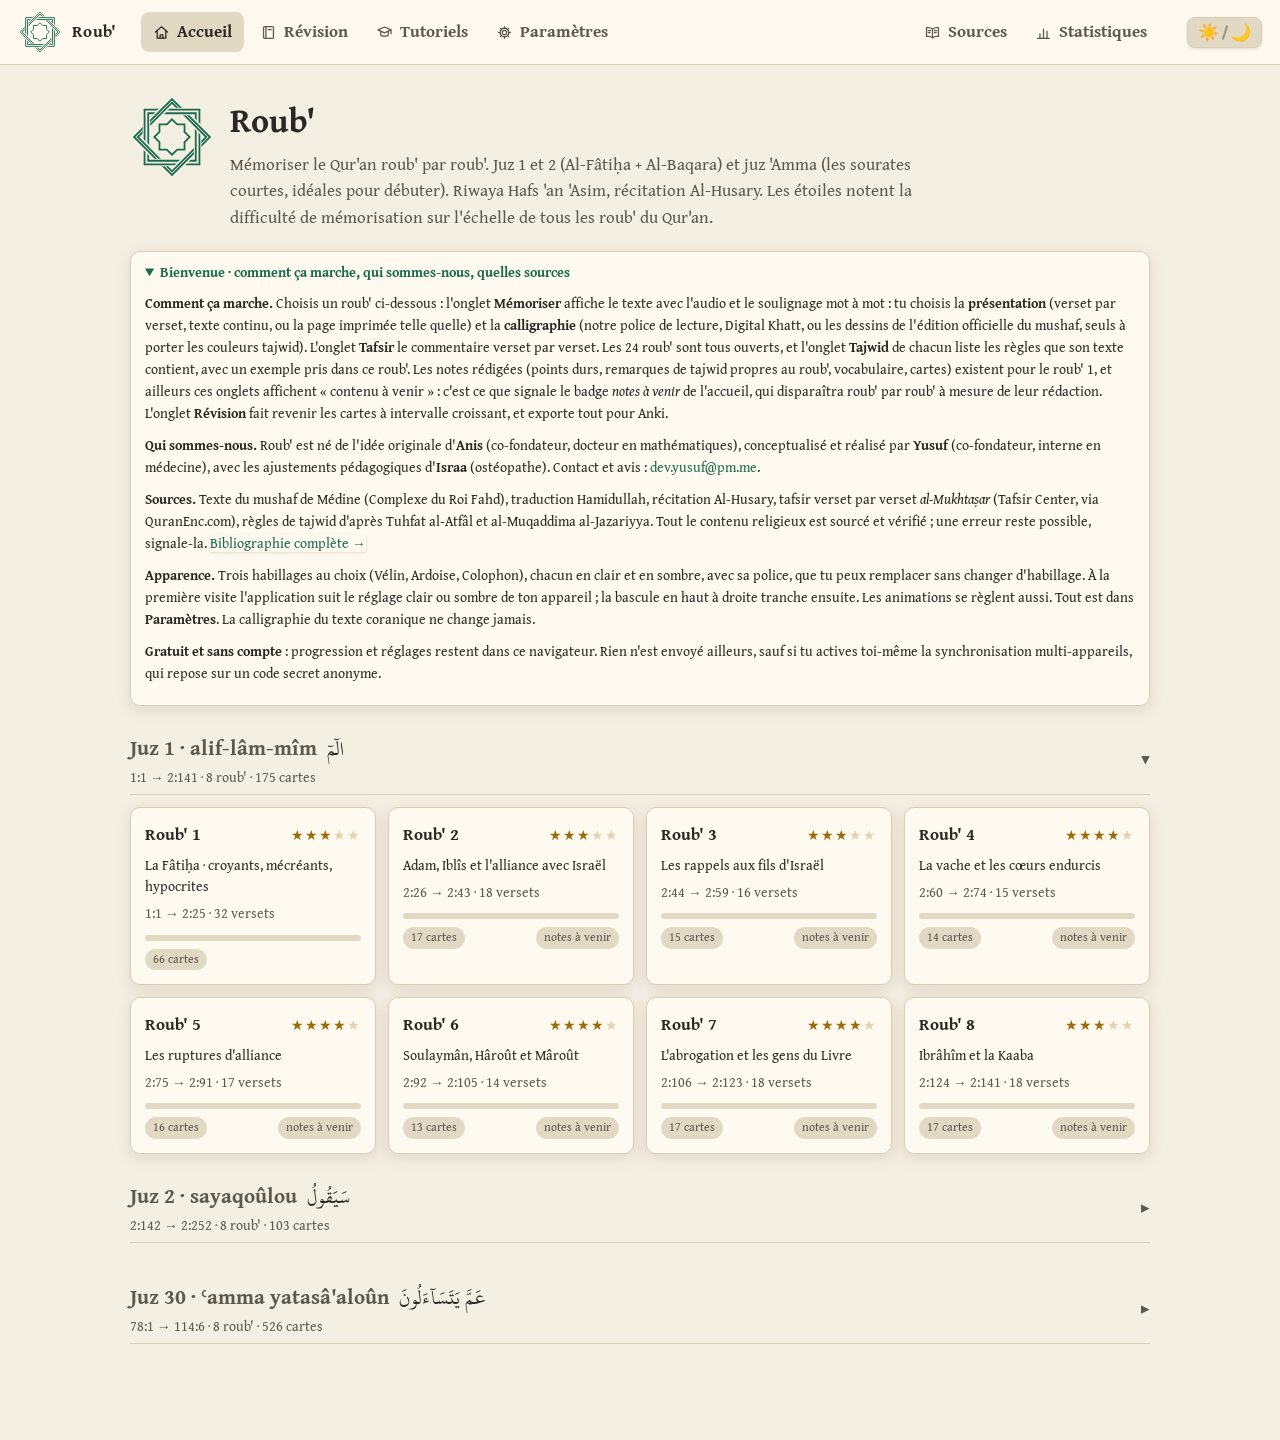
==== commit 1392c4fb: "Onglet Statistiques, et la navigation en deux groupes (v1.27.0) Demandé par Yusuf. L'onglet ne CRÉE " ====
--- a/app/index.html
+++ b/app/index.html
@@ -98,10 +98,18 @@
       stroke-width="1.8" stroke-linecap="round" stroke-linejoin="round" aria-hidden="true"
       ><circle cx="12" cy="12" r="3.1"/><circle cx="12" cy="12" r="6"/><path
       d="M18 12h2.2M16.2 7.8 17.8 6.2M12 6V3.8M7.8 7.8 6.2 6.2M6 12H3.8M7.8 16.2 6.2 17.8M12 18v2.2M16.2 16.2l1.6 1.6"/></svg><span>Paramètres</span></button>
+    <!-- Sources et Statistiques forment un second groupe, poussé à droite en
+         large (choix de Yusuf) : ce sont des écrans de consultation, non des
+         écrans de travail. Le séparateur ne pousse rien en barre basse, où les
+         six boutons se partagent la largeur à égalité. -->
+    <span class="nav-sep" aria-hidden="true"></span>
     <button data-page="sources"><svg viewBox="0 0 24 24" fill="none" stroke="currentColor"
       stroke-width="1.8" stroke-linecap="round" stroke-linejoin="round" aria-hidden="true"
       ><path d="M12 7.1C10.3 5.8 8.2 5.1 6 5.1H3.6v12.4H6c2.2 0 4.3.7 6 2 1.7-1.3 3.8-2 6-2h2.4V5.1H18c-2.2 0-4.3.7-6 2Z"/><path
       d="M12 7.1v12.4"/><path d="M6 9.2h3.3M6 12.1h2.6M14.7 9.2H18M14.7 12.1h2.6"/></svg><span>Sources</span></button>
+    <button data-page="stats"><svg viewBox="0 0 24 24" fill="none" stroke="currentColor"
+      stroke-width="1.8" stroke-linecap="round" stroke-linejoin="round" aria-hidden="true"
+      ><path d="M3.6 20.2h16.8"/><path d="M7 20.2v-6.4M12 20.2V7.4M17 20.2v-9.6"/></svg><span>Statistiques</span></button>
   </div>
   <div class="spacer"></div>
   <!-- Émoji et les DEUX côte à côte, choix de Yusuf (27/07) : le bouton dit
@@ -128,7 +136,6 @@
 <script src="data/segments/muallim.js"></script>
 <script src="data/segments/mujawwad.js"></script>
 <script src="data/sync-config.js"></script>
-<script src="data/pages.js"></script>
 <script src="data/pages2.js"></script>
 <script src="data/khatt.js"></script>
 <script src="data/quran/j1r1.js"></script>
--- a/app/styles.css
+++ b/app/styles.css
@@ -142,11 +142,19 @@
    ⚠ Le nom NE SUFFIT PAS (mesuré le 27/07) : le navigateur applique alors au
    couple ancien/nouveau son fondu croisé par défaut, 250 ms en plus-lighter,
    et l'élément clignote en s'additionnant à lui-même. Il faut éteindre
-   l'animation des deux photos : identiques, elles se superposent sans bouger. */
+   l'animation des photos.
+   ⚠⚠ MAIS ÉTEINDRE NE SUFFIT PAS NON PLUS (signalé par Yusuf le 29/07). La
+   règle précédente disait « identiques, elles se superposent sans bouger » :
+   c'était vrai quand le chrome ne changeait pas d'un écran à l'autre. Il change
+   désormais — l'onglet actif s'y marque, et la flèche de retour y apparaît sur
+   un roub'. Sans animation, l'ANCIENNE photo n'a aucune raison de s'effacer :
+   elle reste posée, opaque, par-dessus la nouvelle, et l'on voit DEUX onglets
+   encadrés pendant toute la transition. On la retire donc franchement, et seule
+   la nouvelle s'affiche, tout de suite et sans fondu. */
 .topbar { view-transition-name: chrome-haut; }
 .nav { view-transition-name: chrome-bas; }
-::view-transition-old(chrome-haut), ::view-transition-new(chrome-haut),
-::view-transition-old(chrome-bas), ::view-transition-new(chrome-bas) {
+::view-transition-old(chrome-haut), ::view-transition-old(chrome-bas) { display: none; }
+::view-transition-new(chrome-haut), ::view-transition-new(chrome-bas) {
   animation: none;
   mix-blend-mode: normal;
 }
@@ -260,7 +268,11 @@
 .logo .mark { display: block; color: var(--accent); }
 .logo .mark svg { width: 44px; height: 44px; display: block; }
 .logo b { font-size: var(--fs-400); letter-spacing: .3px; }
-.nav { display: flex; gap: 4px; margin-left: 10px; flex-wrap: wrap; }
+.nav { display: flex; gap: 4px; margin-left: 10px; flex-wrap: wrap; flex: 1; }
+/* sépare les écrans de travail des écrans de consultation : en large il pousse
+   Sources et Statistiques contre la bascule clair/sombre ; en barre basse il
+   n'existe pas, les six boutons s'y partageant la largeur à égalité */
+.nav-sep { flex: 1; }
 /* En large, l'icône précède le libellé sur la même ligne ; en barre basse elle
    passe au-dessus (cf. le bloc mobile). Elle suit `currentColor`, donc elle
    s'allume avec le libellé sur l'onglet actif, sans une seule règle de plus. */
@@ -272,7 +284,12 @@
 .nav button svg { width: 17px; height: 17px; display: block; flex: 0 0 auto; }
 .nav button.on { background: var(--bg3); color: var(--text); }
 .nav button:hover { color: var(--text); }
-.topbar .spacer { flex: 1; }
+/* En large c'est `.nav` qui occupe l'espace, et son séparateur interne qui pousse
+   Sources et Statistiques contre la bascule : ce cale-vide ne doit donc PLUS
+   grandir, sinon un blanc s'ouvre entre le second groupe et la bascule.
+   En barre basse au contraire la nav sort du flux, et lui seul tient la bascule
+   à droite : il y retrouve son flex-grow (bloc mobile). */
+.topbar .spacer { flex: 0; }
 /* Le retour du roub', monté de l'en-tête vers la barre. Le gap de .topbar
    l'espace du logo ; la marge négative le ramène au bord, où le pouce le
    trouve sans viser. */
@@ -388,6 +405,38 @@
 }
 .juz-title h2 { margin: 0; font-size: var(--fs-500); }
 .juz-title span { color: var(--muted); font-size: var(--fs-300); }
+/* Accordéon des juz : `<details name>` fait l'exclusivité tout seul, il ne reste
+   qu'à remplacer le triangle natif, qui ne suit ni la couleur ni la taille du
+   texte, par un chevron qui pivote. La transition passe par --dur-micro, donc
+   le réglage « animations réduites » l'éteint sans règle de plus. */
+/* ⚠ `.juz-title` sert AUSSI de simple <div> à « Ma progression » : ne toucher
+   que la variante <summary>, sinon ce bloc-là se disloque. */
+summary.juz-title {
+  cursor: pointer; list-style: none;
+  align-items: center;              /* et non baseline : deux rangées à centrer */
+}
+summary.juz-title::-webkit-details-marker { display: none; }
+summary.juz-title:hover h2 { color: var(--accent); }
+.jt-txt { flex: 1; min-width: 0; display: flex; flex-direction: column; gap: 1px; }
+.jt-haut { display: flex; align-items: baseline; gap: 10px; flex-wrap: wrap; }
+.jt-bas { color: var(--muted); font-size: var(--fs-200); }
+.jt-bas b { color: var(--accent); }
+/* ⚠ `.juz-title span` ci-dessus est PLUS SPÉCIFIQUE qu'une classe seule : viser
+   `summary.juz-title span.juz-ar`, sinon la calligraphie hérite de --fs-300 et
+   sort minuscule quoi qu'on écrive (piège payé sur planche le 29/07). */
+summary.juz-title span.juz-ar {
+  font-family: "UthmanicHafs", serif; font-size: 21px; line-height: 1.5;
+  color: var(--text); white-space: nowrap;
+  direction: rtl; unicode-bidi: isolate;
+}
+.juz-compte { margin-left: auto; font-size: var(--fs-200) !important; }
+.juz-compte b { color: var(--accent); }
+summary.juz-title::after {
+  content: "▸"; margin-left: 10px; color: var(--muted);
+  display: inline-block; transition: transform var(--dur-micro);
+}
+details[open] > summary.juz-title::after { transform: rotate(90deg); }
+.juz-bloc > .rub-grid { margin-bottom: 18px; }
 .rub-grid {
   display: grid; grid-template-columns: repeat(auto-fill, minmax(240px, 1fr));
   gap: 12px;
@@ -500,15 +549,50 @@
   src: url("fonts/QCF_SurahHeader.woff2") format("woff2");
   font-display: swap;
 }
-.calli { display: block; line-height: 1.35; }
-.calli.sn-hd { font-family: "SurahNameHD", serif; font-size: 40px; }
+/* La calligraphie et le nom français se touchaient : ces polices ont des
+   métriques verticales serrées, l'interligne ne suffit pas à les séparer.
+   L'écart est donné en `em` pour qu'il suive le corps, qui varie du simple au
+   quintuple entre un titre sur téléphone et une bande sur grand écran. Borné
+   des deux côtés : en `em` pur il valait 7 px sous un petit titre, ce qui reste
+   collé, et 35 px sous la grande bande, où le nom français décrochait. */
+.calli { display: block; line-height: 1.35; margin-bottom: clamp(8px, .18em, 16px); }
+/* Ces deux polices dessinent un objet LARGE et court : leur corps ne se règle
+   pas comme celui d'un texte, il se calcule depuis la largeur visée. Mesuré :
+   la bande rend 3,30 px de large par pixel de corps. D'où les 194 px de corps
+   en butée, qui lui font 641 px et coiffent exactement la page du mushaf, large
+   de 640. En dessous elle suit l'écran.
+   ⚠ Le 24 n'est pas arbitraire : la largeur utile vaut l'écran moins 58 px de
+   gouttières, donc la bande tient tant que 0,792 × écran ≤ écran − 58, soit
+   au-delà de 279 px. À 26 elle rognait déjà de 3 px sur un écran de 390. */
+.calli.sn-hd { font-family: "SurahNameHD", serif; font-size: min(11vw, 62px); }
+/* La bande vit ENTRE le cadre du titre et la page, dont elle est la coiffe.
+   ⚠ Son interligne est le vrai piège, et c'est lui qui donnait ce grand vide :
+   mesurée au canvas, l'encre de ce glyphe ne fait que **0,392 em de haut** et
+   elle est parfaitement centrée sur la ligne de base (38 px au-dessus, 38 en
+   dessous, à 194 px de corps). Une ligne normale réservait donc 194 px, voire
+   262 avec l'interligne du bloc, pour 76 px de dessin. D'où `line-height: .42`,
+   qui colle la boîte sur l'encre, et l'absence d'`overflow: hidden`, qui
+   rognerait maintenant le haut et le bas du dessin.
+   Largeur : 3,258 em mesurés, d'où 632 px de bande sous une page de 640. */
+/* La boîte porte EXACTEMENT la largeur de la page (⚠ ce 640 doit suivre celui
+   de `.qpage`), et le corps s'en déduit par unité de conteneur : 3,258 em de
+   largeur mesurés, donc `100cqw / 3.258` donne une bande large de 100 % du
+   conteneur, au pixel, sans gouttière codée en dur. */
+.sn-band-boite {
+  max-width: 640px; margin: 0 auto;
+  container-type: inline-size;
+}
+/* collée en haut au cadre du titre, en bas à la page */
+.surah-head:has(+ .sn-band-boite) { margin-bottom: 0; }
 .calli.sn-band {
-  font-family: "SurahHeader", serif; font-size: 64px;
+  font-family: "SurahHeader", serif;
+  font-size: calc(100cqw / 3.258);
   color: var(--text);
-  /* la bande est large : sur 390 px elle déborderait sans cette réduction */
-  max-width: 100%; overflow: hidden;
-}
-.tfr-surah .calli.sn-hd { font-size: 30px; margin-bottom: 2px; }
+  line-height: .42;
+  text-align: center;
+  margin: 0;
+}
+.tfr-surah .calli.sn-hd { font-size: 30px; }
 /* dans le tafsir, l'intitulé reste la ligne en capitales : la calligraphie s'y
    ajoute au-dessus sans reprendre sa graisse ni son interlettrage */
 .tfr-surah .nom { text-transform: none; letter-spacing: normal; }
@@ -1229,11 +1313,17 @@
     backdrop-filter: blur(10px);
     border-top: 1px solid var(--border);
   }
+  .topbar .spacer { flex: 1; }   /* cf. le commentaire du bloc large */
+  .nav-sep { display: none; }    /* les six boutons se partagent la largeur */
+
   /* icône au-dessus du libellé : les 56 px de la barre en logent 20 + 12 sans
      serrer, et la cible tactile reste pleine hauteur */
   .nav button {
     flex: 1 1 0; min-width: 0; min-height: var(--tap-min);
-    padding: 0 3px; border-radius: 0;
+    /* 1 px et non 3 : à six entrées, un bouton fait 65 px et « Statistiques »
+       en demande 61 pour 59 disponibles. Il ne manquait que 2 px, donc on les
+       prend sur le calage plutôt que d'abréger le libellé. */
+    padding: 0 1px; border-radius: 0;
     font-size: var(--fs-100); font-weight: 600;
     flex-direction: column; justify-content: center; gap: 2px;
   }
